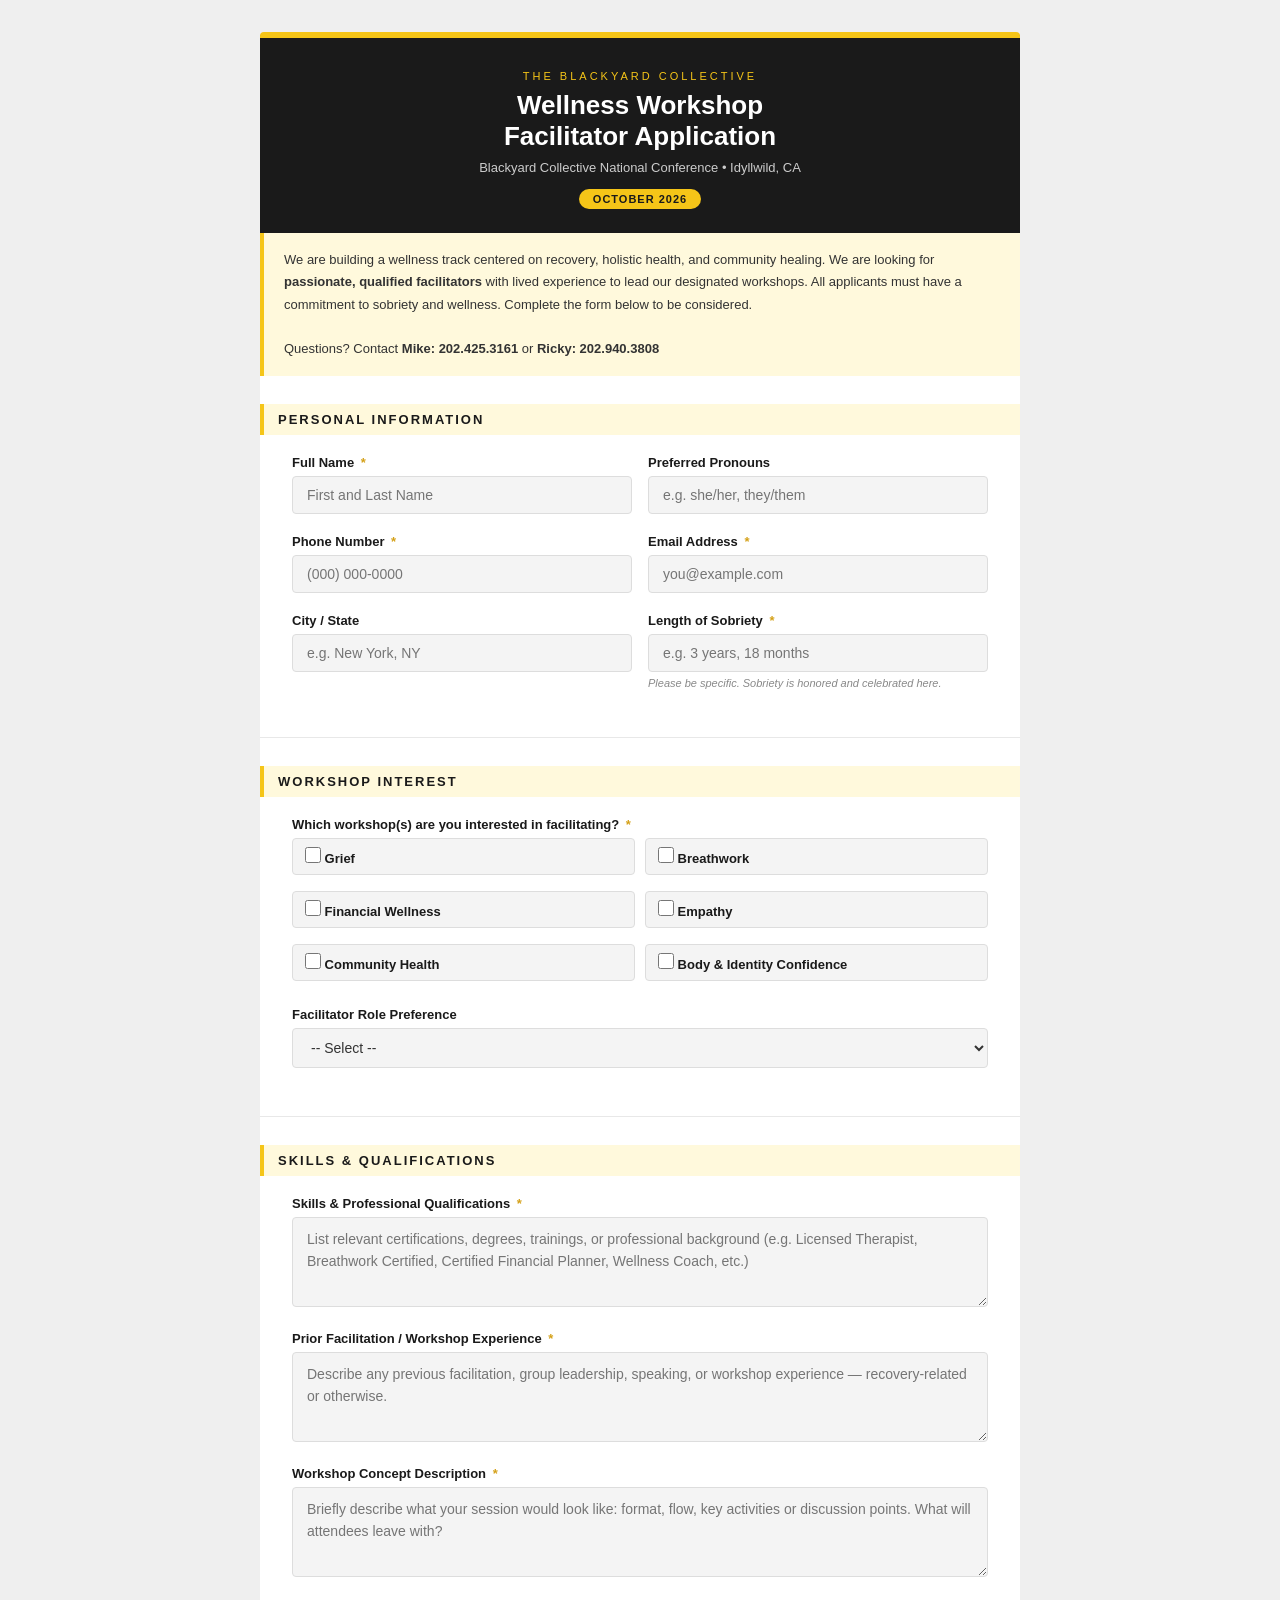
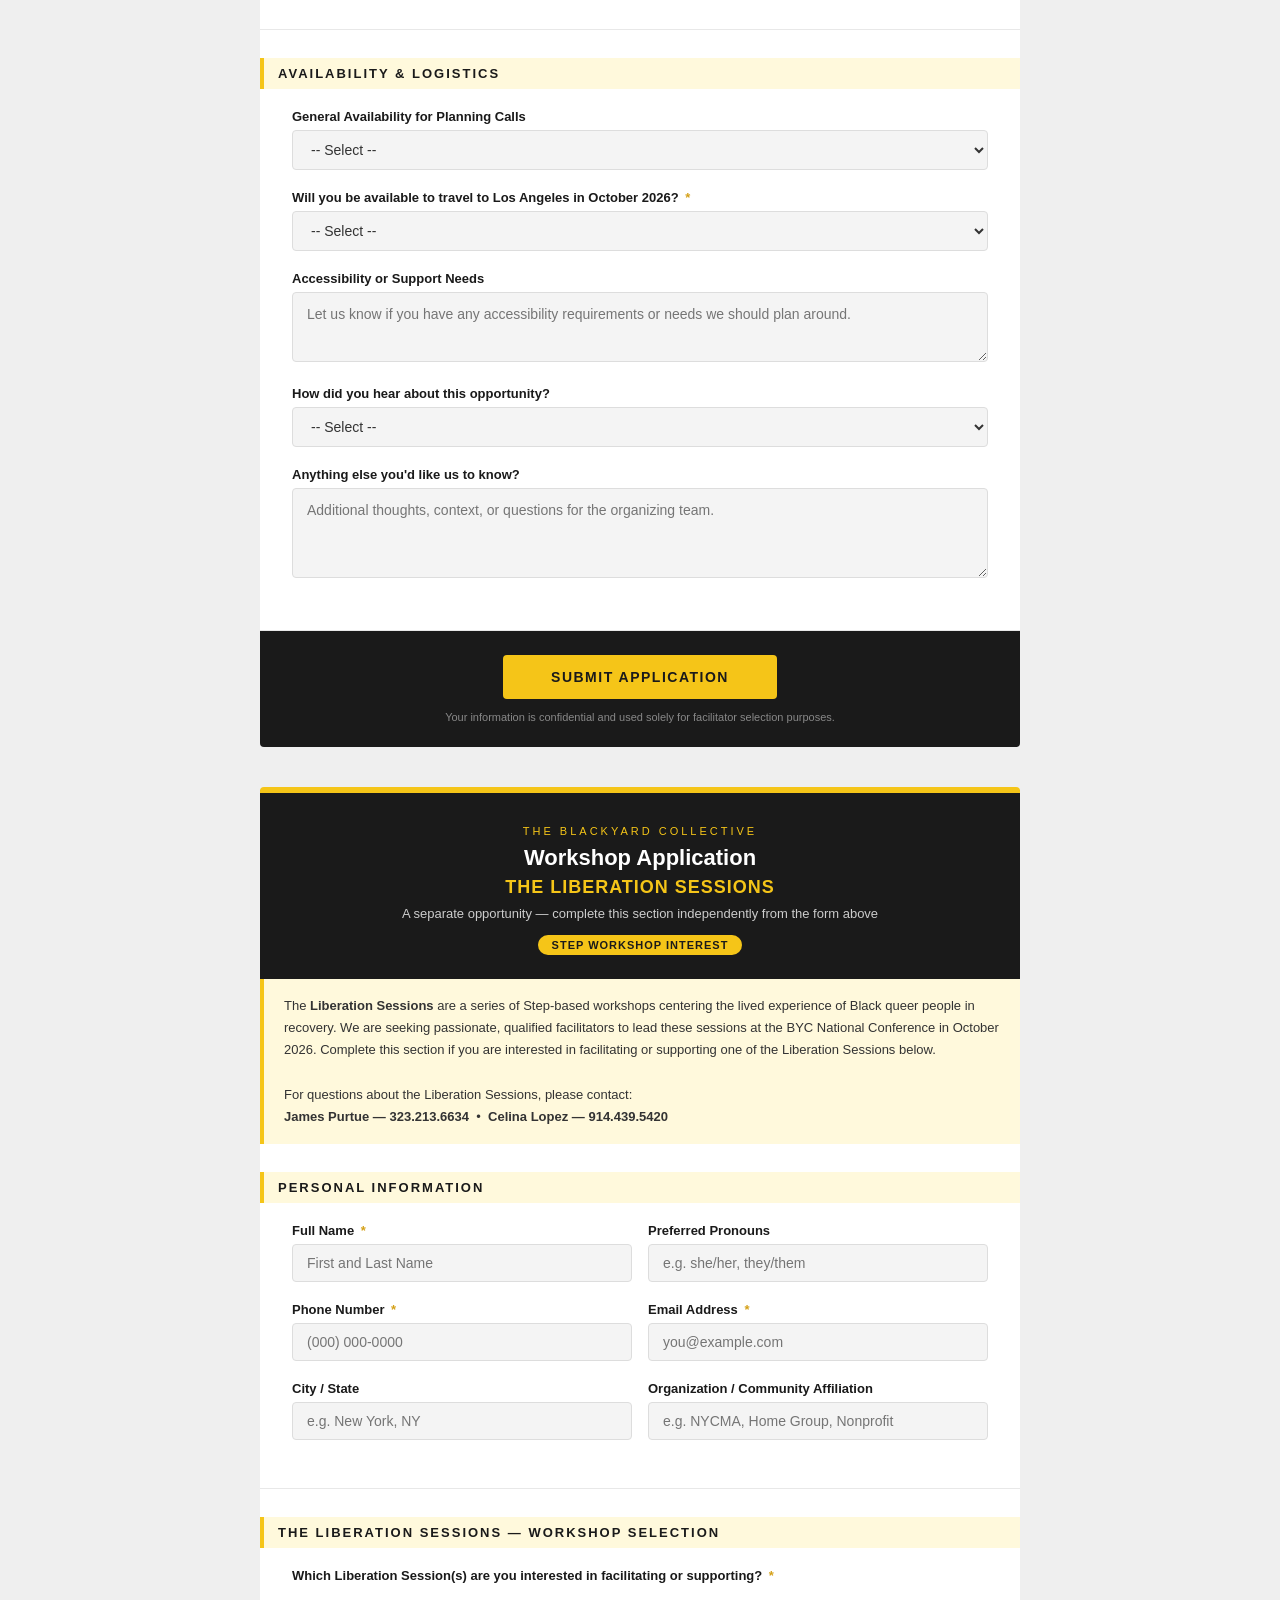
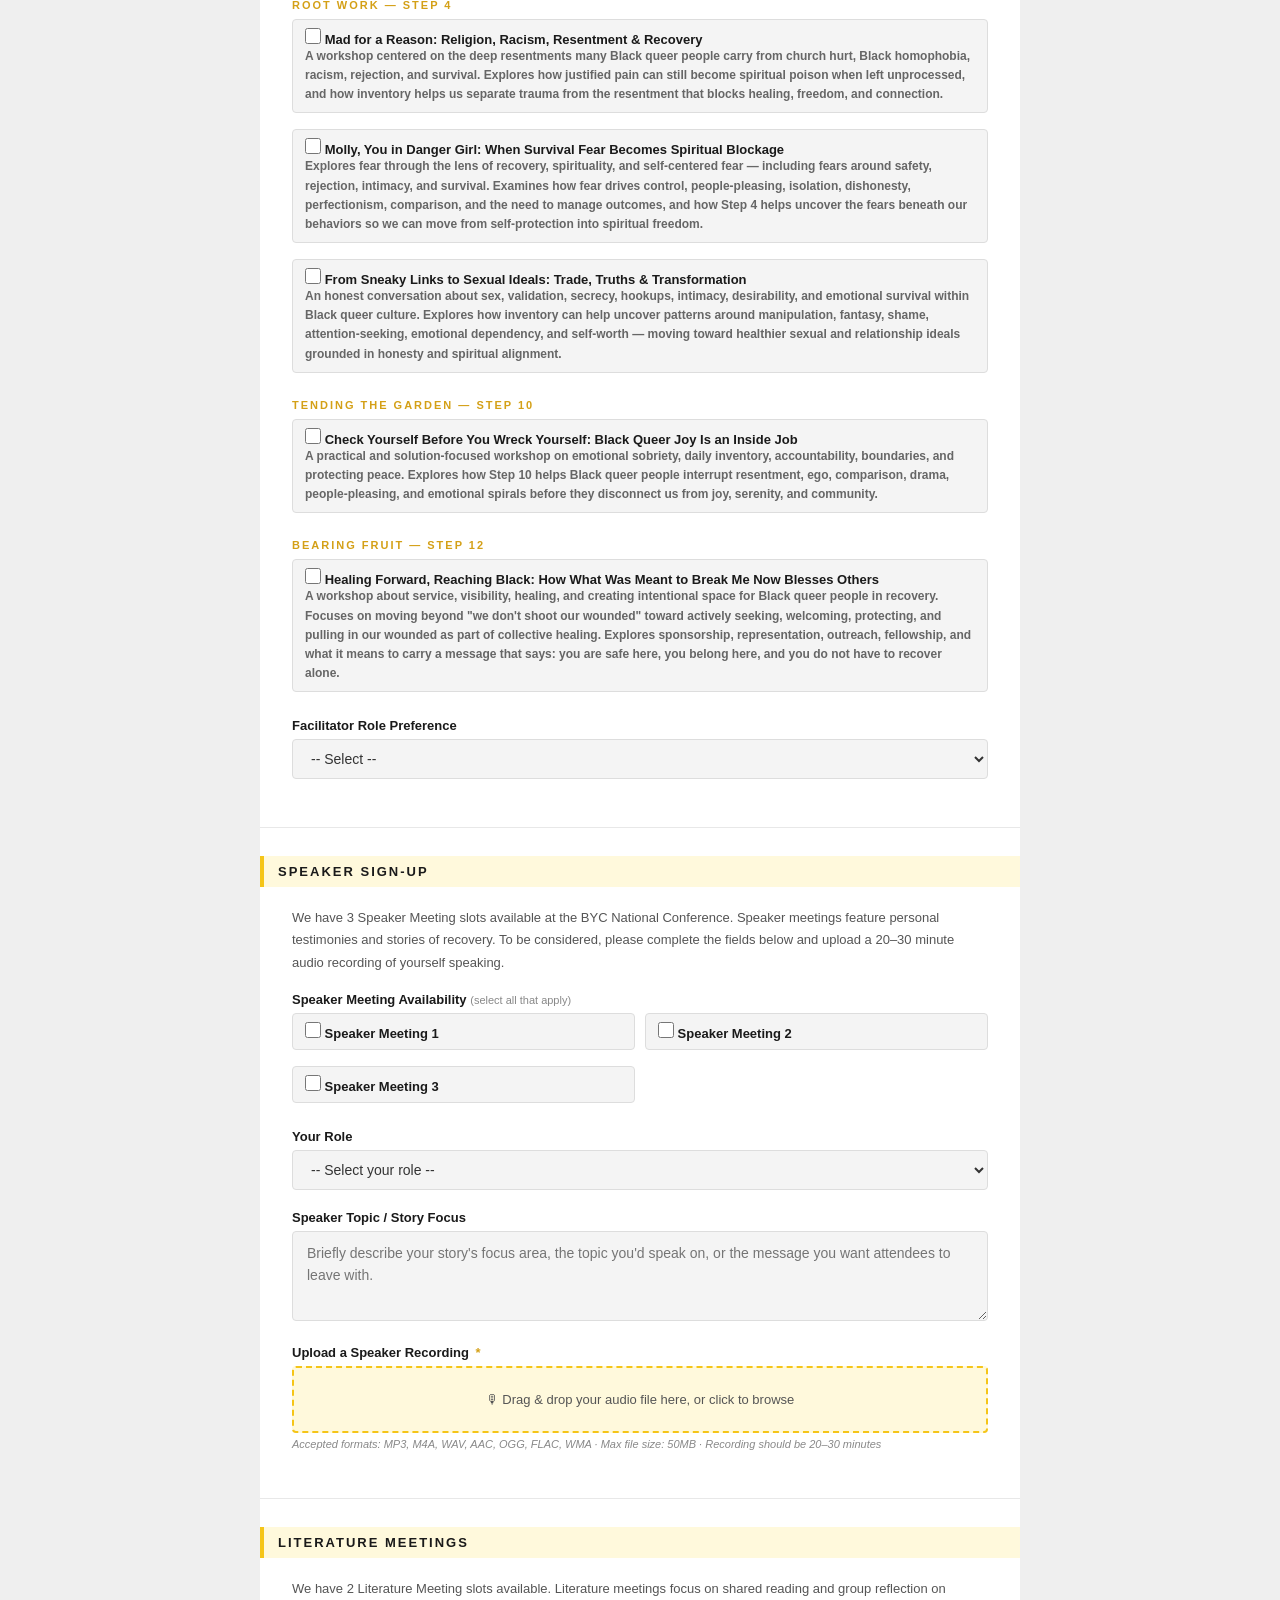
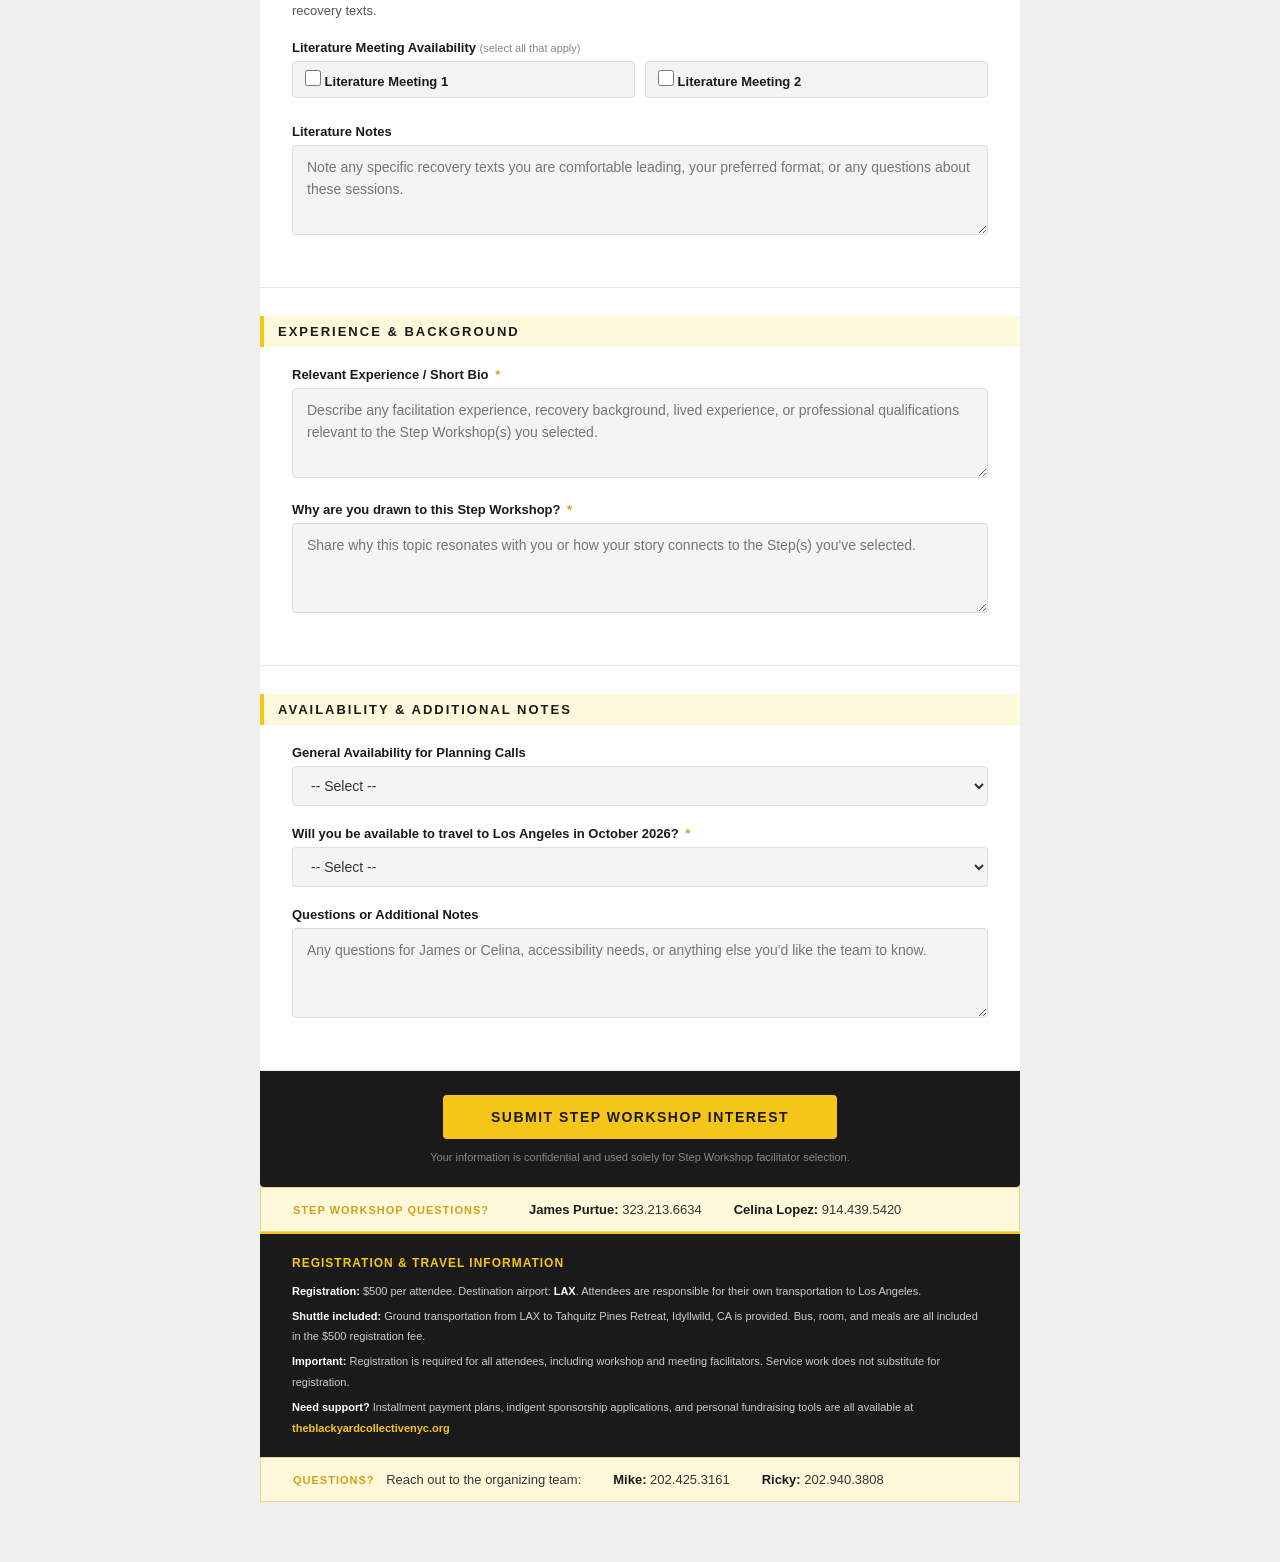
==== index.html @ 329076c2 "feat: rename step workshops to Liberation Sessions; update all session titles and descriptions" ====
﻿<!DOCTYPE html>
<html lang="en">
<head>
<meta charset="UTF-8">
<meta name="viewport" content="width=device-width, initial-scale=1.0">
<meta property="og:title" content="BYC Wellness &amp; Step Workshop Facilitator Applications">
<meta property="og:type" content="website">
<meta name="twitter:title" content="BYC Wellness &amp; Step Workshop Facilitator Applications">
<title>BYC Wellness &amp; Step Workshop Facilitator Applications</title>
<style>
  :root {
    --byc-black: #1A1A1A;
    --byc-yellow: #F5C518;
    --byc-light-yellow: #FFF9DC;
    --byc-gold: #D4A017;
    --byc-gray: #333333;
    --byc-light-gray: #F4F4F4;
    --white: #FFFFFF;
  }

  * { box-sizing: border-box; margin: 0; padding: 0; }

  body {
    font-family: 'Arial', sans-serif;
    background: #EFEFEF;
    color: var(--byc-gray);
    padding: 32px 16px 60px;
  }

  .page-wrapper {
    max-width: 760px;
    margin: 0 auto;
  }

  /* Header */
  .header {
    background: var(--byc-black);
    color: var(--white);
    text-align: center;
    padding: 32px 24px 24px;
    border-top: 6px solid var(--byc-yellow);
    border-radius: 4px 4px 0 0;
  }

  .header .org-name {
    font-size: 11px;
    letter-spacing: 3px;
    text-transform: uppercase;
    color: var(--byc-yellow);
    margin-bottom: 8px;
  }

  .header h1 {
    font-size: 26px;
    font-weight: 900;
    color: var(--white);
    line-height: 1.2;
    margin-bottom: 8px;
  }

  .header .subtitle {
    font-size: 13px;
    color: #CCCCCC;
    margin-top: 6px;
  }

  .header .event-badge {
    display: inline-block;
    background: var(--byc-yellow);
    color: var(--byc-black);
    font-size: 11px;
    font-weight: 700;
    letter-spacing: 1px;
    padding: 4px 14px;
    border-radius: 100px;
    margin-top: 14px;
    text-transform: uppercase;
  }

  /* Intro Banner */
  .intro-banner {
    background: var(--byc-light-yellow);
    border-left: 4px solid var(--byc-yellow);
    padding: 16px 20px;
    font-size: 13px;
    line-height: 1.7;
    color: var(--byc-gray);
  }

  /* Form card */
  .form-card {
    background: var(--white);
    padding: 28px 32px;
    border-bottom: 1px solid #E8E8E8;
  }

  .section-title {
    font-size: 13px;
    font-weight: 800;
    letter-spacing: 2px;
    text-transform: uppercase;
    color: var(--byc-black);
    background: var(--byc-light-yellow);
    border-left: 4px solid var(--byc-yellow);
    padding: 8px 14px;
    margin: 0 -32px 20px;
  }

  .field-group {
    margin-bottom: 20px;
  }

  .field-group label {
    display: block;
    font-size: 13px;
    font-weight: 700;
    color: var(--byc-black);
    margin-bottom: 6px;
  }

  .field-group label .required {
    color: var(--byc-gold);
    margin-left: 3px;
  }

  .field-group input[type="text"],
  .field-group input[type="email"],
  .field-group input[type="tel"],
  .field-group select,
  .field-group textarea {
    width: 100%;
    padding: 10px 14px;
    border: 1.5px solid #DDDDDD;
    border-radius: 4px;
    font-size: 14px;
    font-family: Arial, sans-serif;
    color: var(--byc-gray);
    background: var(--byc-light-gray);
    transition: border-color 0.2s;
    outline: none;
  }

  .field-group input:focus,
  .field-group select:focus,
  .field-group textarea:focus {
    border-color: var(--byc-yellow);
    background: #FFFFF8;
  }

  .field-group textarea {
    resize: vertical;
    min-height: 90px;
    line-height: 1.6;
  }

  .field-group select {
    cursor: pointer;
  }

  .field-row {
    display: grid;
    grid-template-columns: 1fr 1fr;
    gap: 16px;
  }

  /* Checkboxes */
  .checkbox-group {
    display: grid;
    grid-template-columns: 1fr 1fr;
    gap: 10px;
    margin-top: 6px;
  }

  .checkbox-item {
    display: flex;
    align-items: center;
    gap: 8px;
    font-size: 13px;
    color: var(--byc-gray);
    cursor: pointer;
    padding: 8px 12px;
    border: 1.5px solid #DDDDDD;
    border-radius: 4px;
    background: var(--byc-light-gray);
    transition: all 0.15s;
  }

  .checkbox-item:hover {
    border-color: var(--byc-yellow);
    background: var(--byc-light-yellow);
  }

  .checkbox-item input[type="checkbox"] {
    width: 16px;
    height: 16px;
    accent-color: var(--byc-black);
    flex-shrink: 0;
  }

  /* Sobriety field note */
  .field-note {
    font-size: 11px;
    color: #888;
    margin-top: 5px;
    font-style: italic;
  }

  /* Submit */
  .submit-section {
    background: var(--byc-black);
    padding: 24px 32px;
    text-align: center;
    border-radius: 0 0 4px 4px;
  }

  .submit-btn {
    background: var(--byc-yellow);
    color: var(--byc-black);
    font-size: 14px;
    font-weight: 900;
    letter-spacing: 1.5px;
    text-transform: uppercase;
    border: none;
    padding: 14px 48px;
    border-radius: 4px;
    cursor: pointer;
    transition: opacity 0.2s;
  }

  .submit-btn:hover { opacity: 0.85; }

  .submit-note {
    font-size: 11px;
    color: #888;
    margin-top: 12px;
  }

  /* Contacts footer */
  .contacts-bar {
    background: var(--byc-light-yellow);
    border: 1px solid #E8D88A;
    padding: 14px 32px;
    display: flex;
    align-items: center;
    gap: 32px;
    flex-wrap: wrap;
    font-size: 13px;
    margin-top: 0;
  }

  .contacts-bar strong {
    color: var(--byc-black);
  }

  .contacts-bar .label {
    font-size: 11px;
    text-transform: uppercase;
    letter-spacing: 1px;
    color: var(--byc-gold);
    font-weight: 700;
    margin-right: 8px;
  }

  /* Step Workshops section separator — adds top margin to visually split from the form above */
  .step-section-header { margin-top: 40px; }

  /* Speaker audio upload zone */
  .upload-zone {
    border: 2px dashed var(--byc-yellow);
    background: var(--byc-light-yellow);
    border-radius: 4px;
    padding: 24px;
    text-align: center;
    cursor: pointer;
    font-size: 13px;
    color: #555;
    transition: border-color 0.2s, background 0.2s;
    margin-top: 6px;
  }

  .upload-zone:hover {
    border-color: var(--byc-gold);
    background: #FFF3C0;
  }

  .upload-zone.drag-over {
    border-color: var(--byc-gold);
    background: #FFF3C0;
  }

  .upload-zone .upload-filename {
    font-weight: 700;
    color: var(--byc-black);
  }

  @media (max-width: 600px) {
    .field-row { grid-template-columns: 1fr; }
    .checkbox-group { grid-template-columns: 1fr; }
    .form-card { padding: 20px 18px; }
    .section-title { margin: 0 -18px 16px; }
  }
</style>
</head>
<body>
<div class="page-wrapper">

  <!-- Header -->
  <div class="header">
    <div class="org-name">The Blackyard Collective</div>
    <h1>Wellness Workshop<br>Facilitator Application</h1>
    <div class="subtitle">Blackyard Collective National Conference &bull; Idyllwild, CA</div>
    <div class="event-badge">October 2026</div>
  </div>

  <!-- Intro -->
  <div class="intro-banner">
    We are building a wellness track centered on recovery, holistic health, and community healing. 
    We are looking for <strong>passionate, qualified facilitators</strong> with lived experience to lead our designated workshops. 
    All applicants must have a commitment to sobriety and wellness. Complete the form below to be considered.
    <br><br>
    Questions? Contact <strong>Mike: 202.425.3161</strong> or <strong>Ricky: 202.940.3808</strong>
  </div>

    <!-- Success Message -->
  <div id="success-msg" style="display:none; background:#1A1A1A; color:#F5C518; text-align:center; padding:32px 24px; border-radius:4px; margin-bottom:16px; border-top:6px solid #F5C518;">
    <div style="font-size:28px; margin-bottom:10px;">&#10003;</div>
    <div style="font-size:18px; font-weight:900; margin-bottom:6px;">Application Submitted!</div>
    <div style="font-size:13px; color:#ccc;">Thank you for your interest. The BYC team will be in touch soon.<br>Questions? Contact Mike: 202.425.3161 or Ricky: 202.940.3808</div>
  </div>

  <form id="byc-form" action="https://formspree.io/f/mvzvayzn" method="POST">
    <input type="hidden" name="_subject" value="BYC Wellness &amp; Step Workshop Facilitator Application – New Submission">

    <!-- PERSONAL INFORMATION -->
    <div class="form-card">
      <div class="section-title">Personal Information</div>

      <div class="field-row">
        <div class="field-group">
          <label>Full Name <span class="required">*</span></label>
          <input type="text" name="Full Name" placeholder="First and Last Name" required>
        </div>
        <div class="field-group">
          <label>Preferred Pronouns</label>
          <input type="text" name="Preferred Pronouns" placeholder="e.g. she/her, they/them">
        </div>
      </div>

      <div class="field-row">
        <div class="field-group">
          <label>Phone Number <span class="required">*</span></label>
          <input type="tel" name="Phone Number" placeholder="(000) 000-0000" required>
        </div>
        <div class="field-group">
          <label>Email Address <span class="required">*</span></label>
          <input type="email" name="_replyto" placeholder="you@example.com" required>
        </div>
      </div>

      <div class="field-row">
        <div class="field-group">
          <label>City / State</label>
          <input type="text" name="City / State" placeholder="e.g. New York, NY">
        </div>
        <div class="field-group">
          <label>Length of Sobriety <span class="required">*</span></label>
          <input type="text" name="Length of Sobriety" placeholder="e.g. 3 years, 18 months" required>
          <div class="field-note">Please be specific. Sobriety is honored and celebrated here.</div>
        </div>
      </div>
    </div>

    <!-- WORKSHOP INTEREST -->
    <div class="form-card">
      <div class="section-title">Workshop Interest</div>

      <div class="field-group">
        <label>Which workshop(s) are you interested in facilitating? <span class="required">*</span></label>
        <div class="checkbox-group">
          <label class="checkbox-item">
            <input type="checkbox"> Grief
          </label>
          <label class="checkbox-item">
            <input type="checkbox"> Breathwork
          </label>
          <label class="checkbox-item">
            <input type="checkbox"> Financial Wellness
          </label>
          <label class="checkbox-item">
            <input type="checkbox"> Empathy
          </label>
          <label class="checkbox-item">
            <input type="checkbox"> Community Health
          </label>
          <label class="checkbox-item">
            <input type="checkbox"> Body &amp; Identity Confidence
          </label>
        </div>
      </div>

      <div class="field-group">
        <label>Facilitator Role Preference</label>
        <select>
          <option value="">-- Select --</option>
          <option>Lead Facilitator</option>
          <option>Co-Facilitator</option>
          <option>Open to Either</option>
        </select>
      </div>
    </div>

    <!-- QUALIFICATIONS -->
    <div class="form-card">
      <div class="section-title">Skills &amp; Qualifications</div>

      <div class="field-group">
        <label>Skills &amp; Professional Qualifications <span class="required">*</span></label>
        <textarea name="Skills & Qualifications" placeholder="List relevant certifications, degrees, trainings, or professional background (e.g. Licensed Therapist, Breathwork Certified, Certified Financial Planner, Wellness Coach, etc.)"></textarea>
      </div>

      <div class="field-group">
        <label>Prior Facilitation / Workshop Experience <span class="required">*</span></label>
        <textarea name="Prior Experience" placeholder="Describe any previous facilitation, group leadership, speaking, or workshop experience — recovery-related or otherwise."></textarea>
      </div>

      <div class="field-group">
        <label>Workshop Concept Description <span class="required">*</span></label>
        <textarea name="Workshop Concept" placeholder="Briefly describe what your session would look like: format, flow, key activities or discussion points. What will attendees leave with?"></textarea>
      </div>
    </div>

    <!-- AVAILABILITY -->
    <div class="form-card">
      <div class="section-title">Availability &amp; Logistics</div>

      <div class="field-group">
        <label>General Availability for Planning Calls</label>
        <select name="Planning Call Availability">
          <option value="">-- Select --</option>
          <option>Weekday mornings</option>
          <option>Weekday afternoons</option>
          <option>Weekday evenings</option>
          <option>Weekends</option>
          <option>Flexible / Multiple options</option>
        </select>
      </div>

      <div class="field-group">
        <label>Will you be available to travel to Los Angeles in October 2026? <span class="required">*</span></label>
        <select name="LA Travel Availability" required>
          <option value="">-- Select --</option>
          <option>Yes – confirmed</option>
          <option>Yes – pending confirmation</option>
          <option>Need support (travel assistance)</option>
          <option>Unsure at this time</option>
        </select>
      </div>

      <div class="field-group">
        <label>Accessibility or Support Needs</label>
        <textarea name="Accessibility Needs" placeholder="Let us know if you have any accessibility requirements or needs we should plan around." style="min-height:70px"></textarea>
      </div>

      <div class="field-group">
        <label>How did you hear about this opportunity?</label>
        <select name="How Did You Hear">
          <option value="">-- Select --</option>
          <option>NYCMA Network</option>
          <option>Ike &amp; Tina Group</option>
          <option>BYC Social Media</option>
          <option>Direct Outreach (Mike or Ricky)</option>
          <option>Friend / Colleague</option>
          <option>Other Recovery Community</option>
          <option>Other</option>
        </select>
      </div>

      <div class="field-group">
        <label>Anything else you'd like us to know?</label>
        <textarea name="Additional Notes" placeholder="Additional thoughts, context, or questions for the organizing team."></textarea>
      </div>
    </div>

    <!-- Submit -->
    <div class="submit-section">
      <button type="submit" class="submit-btn" id="submit-btn">Submit Application</button>
      <div class="submit-note">Your information is confidential and used solely for facilitator selection purposes.</div>
      <div id="error-msg" style="display:none; color:#ffcccc; margin-top:10px; font-size:13px;">Something went wrong. Please try again or contact Mike: 202.425.3161</div>
    </div>

  </form>

  <script>
    const form = document.getElementById('byc-form');
    const btn = document.getElementById('submit-btn');
    const successMsg = document.getElementById('success-msg');
    const errorMsg = document.getElementById('error-msg');

    form.addEventListener('submit', async function(e) {
      e.preventDefault();
      btn.textContent = 'Sending...';
      btn.disabled = true;
      errorMsg.style.display = 'none';

      const data = new FormData(form);

      try {
        const res = await fetch(form.action, {
          method: 'POST',
          body: data,
          headers: { 'Accept': 'application/json' }
        });

        if (res.ok) {
          form.style.display = 'none';
          successMsg.style.display = 'block';
          window.scrollTo({ top: 0, behavior: 'smooth' });
        } else {
          throw new Error('Server error');
        }
      } catch(err) {
        btn.textContent = 'Submit Application';
        btn.disabled = false;
        errorMsg.style.display = 'block';
      }
    });
  </script>

  <!-- ═══════════════════════════════════════════════════════════════
       STEP WORKSHOPS FACILITATOR SIGN-UP — INDEPENDENT FORM
       ───────────────────────────────────────────────────────────────
       This section is a SEPARATE form from the BYC Wellness Workshop
       application above (id="byc-form"). It submits independently to
       a different Formspree endpoint connected to Purtuejames@gmail.com.

       ACTION: https://formspree.io/f/xdabbjjn
       Connected to: Purtuejames@gmail.com

       Questions about this section:
         James Purtue — 323.213.6634
         Celina Lopez — 914.439.5420
       ═══════════════════════════════════════════════════════════════ -->

  <!-- Step Workshops Section Header -->
  <div class="header step-section-header">
    <div class="org-name">The Blackyard Collective</div>
    <h2 style="font-size:22px;font-weight:900;color:#ffffff;line-height:1.2;margin-bottom:6px;">Workshop Application</h2>
    <div style="font-size:18px;font-weight:900;color:#F5C518;letter-spacing:1px;margin-bottom:8px;text-transform:uppercase;">The Liberation Sessions</div>
    <div class="subtitle">A separate opportunity — complete this section independently from the form above</div>
    <div class="event-badge">Step Workshop Interest</div>
  </div>

  <!-- Step Workshops Intro Banner -->
  <div class="intro-banner">
    The <strong>Liberation Sessions</strong> are a series of Step-based workshops centering the lived experience of Black queer people in recovery. We are seeking passionate, qualified facilitators to lead these sessions at the BYC National Conference in October 2026. Complete this section if you are interested in facilitating or supporting one of the Liberation Sessions below.
    <br><br>
    For questions about the Liberation Sessions, please contact:<br>
    <strong>James Purtue — 323.213.6634</strong> &nbsp;&bull;&nbsp; <strong>Celina Lopez — 914.439.5420</strong>
  </div>

  <!-- Step Workshop Success Message (shown after submission, hidden by default) -->
  <div id="step-success-msg" style="display:none; background:#1A1A1A; color:#F5C518; text-align:center; padding:32px 24px; border-radius:4px; margin-bottom:16px; border-top:6px solid #F5C518;">
    <div style="font-size:28px; margin-bottom:10px;">&#10003;</div>
    <div style="font-size:18px; font-weight:900; margin-bottom:6px;">Step Workshop Interest Submitted!</div>
    <div style="font-size:13px; color:#cccccc;">Thank you for your interest. James or Celina will be in touch soon.<br>Questions? James Purtue: 323.213.6634 &nbsp;&bull;&nbsp; Celina Lopez: 914.439.5420</div>
  </div>

  <!-- STEP WORKSHOPS FORM
       ─────────────────────────────────────────────────────────────────
       IMPORTANT: Update the action URL below with the Formspree form ID
       created for Purtuejames@gmail.com before going live.
       ─────────────────────────────────────────────────────────────────
  -->
  <form id="step-workshop-form" action="https://formspree.io/f/xdabbjjn" method="POST">
    <!-- Formspree hidden metadata -->
    <input type="hidden" name="_subject" value="BYC Step Workshop Facilitator Interest – New Submission">

    <!-- PERSONAL INFORMATION -->
    <div class="form-card">
      <div class="section-title">Personal Information</div>

      <div class="field-row">
        <div class="field-group">
          <label>Full Name <span class="required">*</span></label>
          <input type="text" name="Full Name" placeholder="First and Last Name" required>
        </div>
        <div class="field-group">
          <label>Preferred Pronouns</label>
          <input type="text" name="Preferred Pronouns" placeholder="e.g. she/her, they/them">
        </div>
      </div>

      <div class="field-row">
        <div class="field-group">
          <label>Phone Number <span class="required">*</span></label>
          <input type="tel" name="Phone Number" placeholder="(000) 000-0000" required>
        </div>
        <div class="field-group">
          <label>Email Address <span class="required">*</span></label>
          <input type="email" name="_replyto" placeholder="you@example.com" required>
        </div>
      </div>

      <div class="field-row">
        <div class="field-group">
          <label>City / State</label>
          <input type="text" name="City / State" placeholder="e.g. New York, NY">
        </div>
        <div class="field-group">
          <label>Organization / Community Affiliation</label>
          <input type="text" name="Organization / Affiliation" placeholder="e.g. NYCMA, Home Group, Nonprofit">
        </div>
      </div>
    </div>

    <!-- STEP WORKSHOP SELECTION -->
    <div class="form-card">
      <div class="section-title">The Liberation Sessions — Workshop Selection</div>

      <div class="field-group">
        <label>Which Liberation Session(s) are you interested in facilitating or supporting? <span class="required">*</span></label>

        <!-- ROOT WORK group header -->
        <p style="font-size:11px;font-weight:800;letter-spacing:2px;text-transform:uppercase;color:#D4A017;margin:16px 0 8px;">Root Work — Step 4</p>

        <div class="checkbox-group" style="grid-template-columns:1fr;">

          <label class="checkbox-item">
            <input type="checkbox" name="Workshop: Step 4 Resentment" value="Yes">
            <span>
              <strong>Mad for a Reason: Religion, Racism, Resentment &amp; Recovery</strong>
              <br><span style="font-size:12px;color:#666;line-height:1.6;">A workshop centered on the deep resentments many Black queer people carry from church hurt, Black homophobia, racism, rejection, and survival. Explores how justified pain can still become spiritual poison when left unprocessed, and how inventory helps us separate trauma from the resentment that blocks healing, freedom, and connection.</span>
            </span>
          </label>

          <label class="checkbox-item">
            <input type="checkbox" name="Workshop: Step 4 Fear" value="Yes">
            <span>
              <strong>Molly, You in Danger Girl: When Survival Fear Becomes Spiritual Blockage</strong>
              <br><span style="font-size:12px;color:#666;line-height:1.6;">Explores fear through the lens of recovery, spirituality, and self-centered fear — including fears around safety, rejection, intimacy, and survival. Examines how fear drives control, people-pleasing, isolation, dishonesty, perfectionism, comparison, and the need to manage outcomes, and how Step 4 helps uncover the fears beneath our behaviors so we can move from self-protection into spiritual freedom.</span>
            </span>
          </label>

          <label class="checkbox-item">
            <input type="checkbox" name="Workshop: Step 4 Sex" value="Yes">
            <span>
              <strong>From Sneaky Links to Sexual Ideals: Trade, Truths &amp; Transformation</strong>
              <br><span style="font-size:12px;color:#666;line-height:1.6;">An honest conversation about sex, validation, secrecy, hookups, intimacy, desirability, and emotional survival within Black queer culture. Explores how inventory can help uncover patterns around manipulation, fantasy, shame, attention-seeking, emotional dependency, and self-worth — moving toward healthier sexual and relationship ideals grounded in honesty and spiritual alignment.</span>
            </span>
          </label>

        </div>

        <!-- TENDING THE GARDEN group header -->
        <p style="font-size:11px;font-weight:800;letter-spacing:2px;text-transform:uppercase;color:#D4A017;margin:20px 0 8px;">Tending the Garden — Step 10</p>

        <div class="checkbox-group" style="grid-template-columns:1fr;">

          <label class="checkbox-item">
            <input type="checkbox" name="Workshop: Step 10" value="Yes">
            <span>
              <strong>Check Yourself Before You Wreck Yourself: Black Queer Joy Is an Inside Job</strong>
              <br><span style="font-size:12px;color:#666;line-height:1.6;">A practical and solution-focused workshop on emotional sobriety, daily inventory, accountability, boundaries, and protecting peace. Explores how Step 10 helps Black queer people interrupt resentment, ego, comparison, drama, people-pleasing, and emotional spirals before they disconnect us from joy, serenity, and community.</span>
            </span>
          </label>

        </div>

        <!-- BEARING FRUIT group header -->
        <p style="font-size:11px;font-weight:800;letter-spacing:2px;text-transform:uppercase;color:#D4A017;margin:20px 0 8px;">Bearing Fruit — Step 12</p>

        <div class="checkbox-group" style="grid-template-columns:1fr;">

          <label class="checkbox-item">
            <input type="checkbox" name="Workshop: Step 12" value="Yes">
            <span>
              <strong>Healing Forward, Reaching Black: How What Was Meant to Break Me Now Blesses Others</strong>
              <br><span style="font-size:12px;color:#666;line-height:1.6;">A workshop about service, visibility, healing, and creating intentional space for Black queer people in recovery. Focuses on moving beyond "we don't shoot our wounded" toward actively seeking, welcoming, protecting, and pulling in our wounded as part of collective healing. Explores sponsorship, representation, outreach, fellowship, and what it means to carry a message that says: you are safe here, you belong here, and you do not have to recover alone.</span>
            </span>
          </label>

        </div>
      </div>

      <div class="field-group">
        <label>Facilitator Role Preference</label>
        <select name="Facilitator Role">
          <option value="">-- Select --</option>
          <option>Lead Facilitator</option>
          <option>Co-Facilitator</option>
          <option>Support Role</option>
          <option>Open to Either</option>
        </select>
      </div>
    </div>

    <!-- SPEAKER SIGN-UP -->
    <div class="form-card">
      <div class="section-title">Speaker Sign-Up</div>

      <p style="font-size:13px;color:#555;line-height:1.7;margin-bottom:18px;">
        We have 3 Speaker Meeting slots available at the BYC National Conference. Speaker meetings feature personal testimonies and stories of recovery. To be considered, please complete the fields below and upload a 20–30 minute audio recording of yourself speaking.
      </p>

      <div class="field-group">
        <label>Speaker Meeting Availability <span style="font-weight:400;font-size:11px;color:#888;">(select all that apply)</span></label>
        <div class="checkbox-group">
          <label class="checkbox-item">
            <input type="checkbox" name="Speaker Meeting 1" value="Yes"> Speaker Meeting 1
          </label>
          <label class="checkbox-item">
            <input type="checkbox" name="Speaker Meeting 2" value="Yes"> Speaker Meeting 2
          </label>
          <label class="checkbox-item">
            <input type="checkbox" name="Speaker Meeting 3" value="Yes"> Speaker Meeting 3
          </label>
        </div>
      </div>

      <div class="field-group">
        <label>Your Role</label>
        <select name="Speaker Role">
          <option value="">-- Select your role --</option>
          <option>Featured Speaker (share my story)</option>
          <option>Chair / Host the meeting</option>
          <option>Open to any role</option>
        </select>
      </div>

      <div class="field-group">
        <label>Speaker Topic / Story Focus</label>
        <textarea name="Speaker Topic" placeholder="Briefly describe your story's focus area, the topic you'd speak on, or the message you want attendees to leave with."></textarea>
      </div>

      <div class="field-group">
        <label>Upload a Speaker Recording <span class="required">*</span></label>
        <div class="upload-zone" id="speaker-upload-zone">
          🎙 Drag &amp; drop your audio file here, or click to browse
        </div>
        <input type="file" id="speaker-audio-input" name="Speaker Audio" accept=".mp3,.m4a,.m4b,.aac,.wav,.ogg,.oga,.flac,.wma" required style="display:none">
        <div class="field-note">Accepted formats: MP3, M4A, WAV, AAC, OGG, FLAC, WMA &middot; Max file size: 50MB &middot; Recording should be 20–30 minutes</div>
        <div id="speaker-upload-error-note" style="display:none; margin-top:8px; font-size:12px; color:#b05000; background:#FFF3C0; border-left:3px solid #D4A017; padding:8px 12px; border-radius:3px; line-height:1.6;">
          <strong>Note:</strong> If file upload fails, please email your recording directly to
          <strong>Purtuejames@gmail.com</strong> with subject line
          &ldquo;BYC Speaker Recording &mdash; [Your Name]&rdquo;
        </div>
      </div>
    </div>

    <!-- LITERATURE MEETINGS -->
    <div class="form-card">
      <div class="section-title">Literature Meetings</div>

      <p style="font-size:13px;color:#555;line-height:1.7;margin-bottom:18px;">
        We have 2 Literature Meeting slots available. Literature meetings focus on shared reading and group reflection on recovery texts.
      </p>

      <div class="field-group">
        <label>Literature Meeting Availability <span style="font-weight:400;font-size:11px;color:#888;">(select all that apply)</span></label>
        <div class="checkbox-group">
          <label class="checkbox-item">
            <input type="checkbox" name="Literature Meeting 1" value="Yes"> Literature Meeting 1
          </label>
          <label class="checkbox-item">
            <input type="checkbox" name="Literature Meeting 2" value="Yes"> Literature Meeting 2
          </label>
        </div>
      </div>

      <div class="field-group">
        <label>Literature Notes</label>
        <textarea name="Literature Notes" placeholder="Note any specific recovery texts you are comfortable leading, your preferred format, or any questions about these sessions."></textarea>
      </div>
    </div>

    <!-- EXPERIENCE & BACKGROUND -->
    <div class="form-card">
      <div class="section-title">Experience &amp; Background</div>

      <div class="field-group">
        <label>Relevant Experience / Short Bio <span class="required">*</span></label>
        <textarea name="Relevant Experience" placeholder="Describe any facilitation experience, recovery background, lived experience, or professional qualifications relevant to the Step Workshop(s) you selected." required></textarea>
      </div>

      <div class="field-group">
        <label>Why are you drawn to this Step Workshop? <span class="required">*</span></label>
        <textarea name="Workshop Connection" placeholder="Share why this topic resonates with you or how your story connects to the Step(s) you've selected." required></textarea>
      </div>
    </div>

    <!-- AVAILABILITY -->
    <div class="form-card">
      <div class="section-title">Availability &amp; Additional Notes</div>

      <div class="field-group">
        <label>General Availability for Planning Calls</label>
        <select name="Planning Call Availability">
          <option value="">-- Select --</option>
          <option>Weekday mornings</option>
          <option>Weekday afternoons</option>
          <option>Weekday evenings</option>
          <option>Weekends</option>
          <option>Flexible / Multiple options</option>
        </select>
      </div>

      <div class="field-group">
        <label>Will you be available to travel to Los Angeles in October 2026? <span class="required">*</span></label>
        <select name="LA Travel Availability" required>
          <option value="">-- Select --</option>
          <option>Yes – confirmed</option>
          <option>Yes – pending confirmation</option>
          <option>Need support (travel assistance)</option>
          <option>Unsure at this time</option>
        </select>
      </div>

      <div class="field-group">
        <label>Questions or Additional Notes</label>
        <textarea name="Additional Notes" placeholder="Any questions for James or Celina, accessibility needs, or anything else you'd like the team to know."></textarea>
      </div>
    </div>

    <!-- Step Workshop Submit -->
    <div class="submit-section">
      <button type="submit" class="submit-btn" id="step-submit-btn">Submit Step Workshop Interest</button>
      <div class="submit-note">Your information is confidential and used solely for Step Workshop facilitator selection.</div>
      <div id="step-error-msg" style="display:none; color:#ffcccc; margin-top:10px; font-size:13px;">Something went wrong. Please try again or contact James: 323.213.6634</div>
    </div>

  </form>

  <!-- Step Workshop Contacts Bar -->
  <div class="contacts-bar">
    <div><span class="label">Step Workshop Questions?</span></div>
    <div><strong>James Purtue:</strong> 323.213.6634</div>
    <div><strong>Celina Lopez:</strong> 914.439.5420</div>
  </div>

  <script>
    // ── Speaker audio upload zone ──────────────────────────────────────────────
    (function () {
      const zone  = document.getElementById('speaker-upload-zone');
      const input = document.getElementById('speaker-audio-input');
      if (!zone || !input) return;

      function showFile(file) {
        zone.innerHTML = '<span class="upload-filename">&#10003; ' + file.name + '</span>';
      }

      // Click to browse
      zone.addEventListener('click', function () { input.click(); });
      input.addEventListener('change', function () {
        if (input.files && input.files[0]) showFile(input.files[0]);
      });

      // Drag & drop
      zone.addEventListener('dragover', function (e) {
        e.preventDefault();
        zone.classList.add('drag-over');
      });
      zone.addEventListener('dragleave', function () {
        zone.classList.remove('drag-over');
      });
      zone.addEventListener('drop', function (e) {
        e.preventDefault();
        zone.classList.remove('drag-over');
        const file = e.dataTransfer.files[0];
        if (file) {
          // Transfer the file to the hidden input via DataTransfer
          const dt = new DataTransfer();
          dt.items.add(file);
          input.files = dt.files;
          showFile(file);
        }
      });
    })();

    // ── Step Workshops form — independent submission to Formspree (Purtuejames@gmail.com)
    // ACTION: Formspree endpoint → https://formspree.io/f/xdabbjjn (Purtuejames@gmail.com)
    const stepForm = document.getElementById('step-workshop-form');
    const stepBtn  = document.getElementById('step-submit-btn');
    const stepSuccessMsg = document.getElementById('step-success-msg');
    const stepErrorMsg   = document.getElementById('step-error-msg');

    stepForm.addEventListener('submit', async function(e) {
      e.preventDefault();
      stepBtn.textContent = 'Sending...';
      stepBtn.disabled = true;
      stepErrorMsg.style.display = 'none';
      document.getElementById('speaker-upload-error-note').style.display = 'none';

      // Collect all form fields as multipart/form-data so binary file data is encoded correctly.
      const data = new FormData(stepForm);

      // Explicitly set the audio file so it is present even if the browser's FormData
      // constructor skipped a programmatically-assigned file (e.g. via DataTransfer).
      const audioInput = document.getElementById('speaker-audio-input');
      if (audioInput && audioInput.files[0]) {
        data.set('Speaker Audio', audioInput.files[0]);
      }

      try {
        const res = await fetch(stepForm.action, {
          method: 'POST',
          body: data,
          // No Content-Type header — the browser sets it automatically as
          // multipart/form-data with the correct boundary string.
          headers: { 'Accept': 'application/json' }
        });

        if (res.ok) {
          stepForm.style.display = 'none';
          stepSuccessMsg.style.display = 'block';
          stepSuccessMsg.scrollIntoView({ behavior: 'smooth', block: 'start' });
        } else {
          throw new Error('Server error');
        }
      } catch(err) {
        stepBtn.textContent = 'Submit Step Workshop Interest';
        stepBtn.disabled = false;
        stepErrorMsg.style.display = 'block';
        // Formspree free tier does not support file attachments — surface the
        // email fallback whenever a submission with an audio file fails.
        if (audioInput && audioInput.files && audioInput.files[0]) {
          document.getElementById('speaker-upload-error-note').style.display = 'block';
        }
      }
    });
  </script>

  <!-- Registration Footnote -->
  <div style="background:#1A1A1A;padding:18px 32px;font-size:11px;color:#999999;line-height:1.9;border-top:2px solid #F5C518;">
    <p style="margin:0 0 6px;font-size:12px;font-weight:700;color:#F5C518;letter-spacing:1px;text-transform:uppercase;">Registration &amp; Travel Information</p>
    <p style="margin:0 0 4px;color:#cccccc;"><strong style="color:#ffffff;">Registration:</strong> $500 per attendee. Destination airport: <strong style="color:#ffffff;">LAX</strong>. Attendees are responsible for their own transportation to Los Angeles.</p>
    <p style="margin:0 0 4px;color:#cccccc;"><strong style="color:#ffffff;">Shuttle included:</strong> Ground transportation from LAX to Tahquitz Pines Retreat, Idyllwild, CA is provided. Bus, room, and meals are all included in the $500 registration fee.</p>
    <p style="margin:0 0 4px;color:#cccccc;"><strong style="color:#ffffff;">Important:</strong> Registration is required for all attendees, including workshop and meeting facilitators. Service work does not substitute for registration.</p>
    <p style="margin:0;color:#cccccc;"><strong style="color:#ffffff;">Need support?</strong> Installment payment plans, indigent sponsorship applications, and personal fundraising tools are all available at <strong style="color:#F5C518;">theblackyardcollectivenyc.org</strong></p>
  </div>

  <!-- Contacts Footer -->
  <div class="contacts-bar">
    <div><span class="label">Questions?</span> Reach out to the organizing team:</div>
    <div><strong>Mike:</strong> 202.425.3161</div>
    <div><strong>Ricky:</strong> 202.940.3808</div>
  </div>

</div>
</body>
</html>
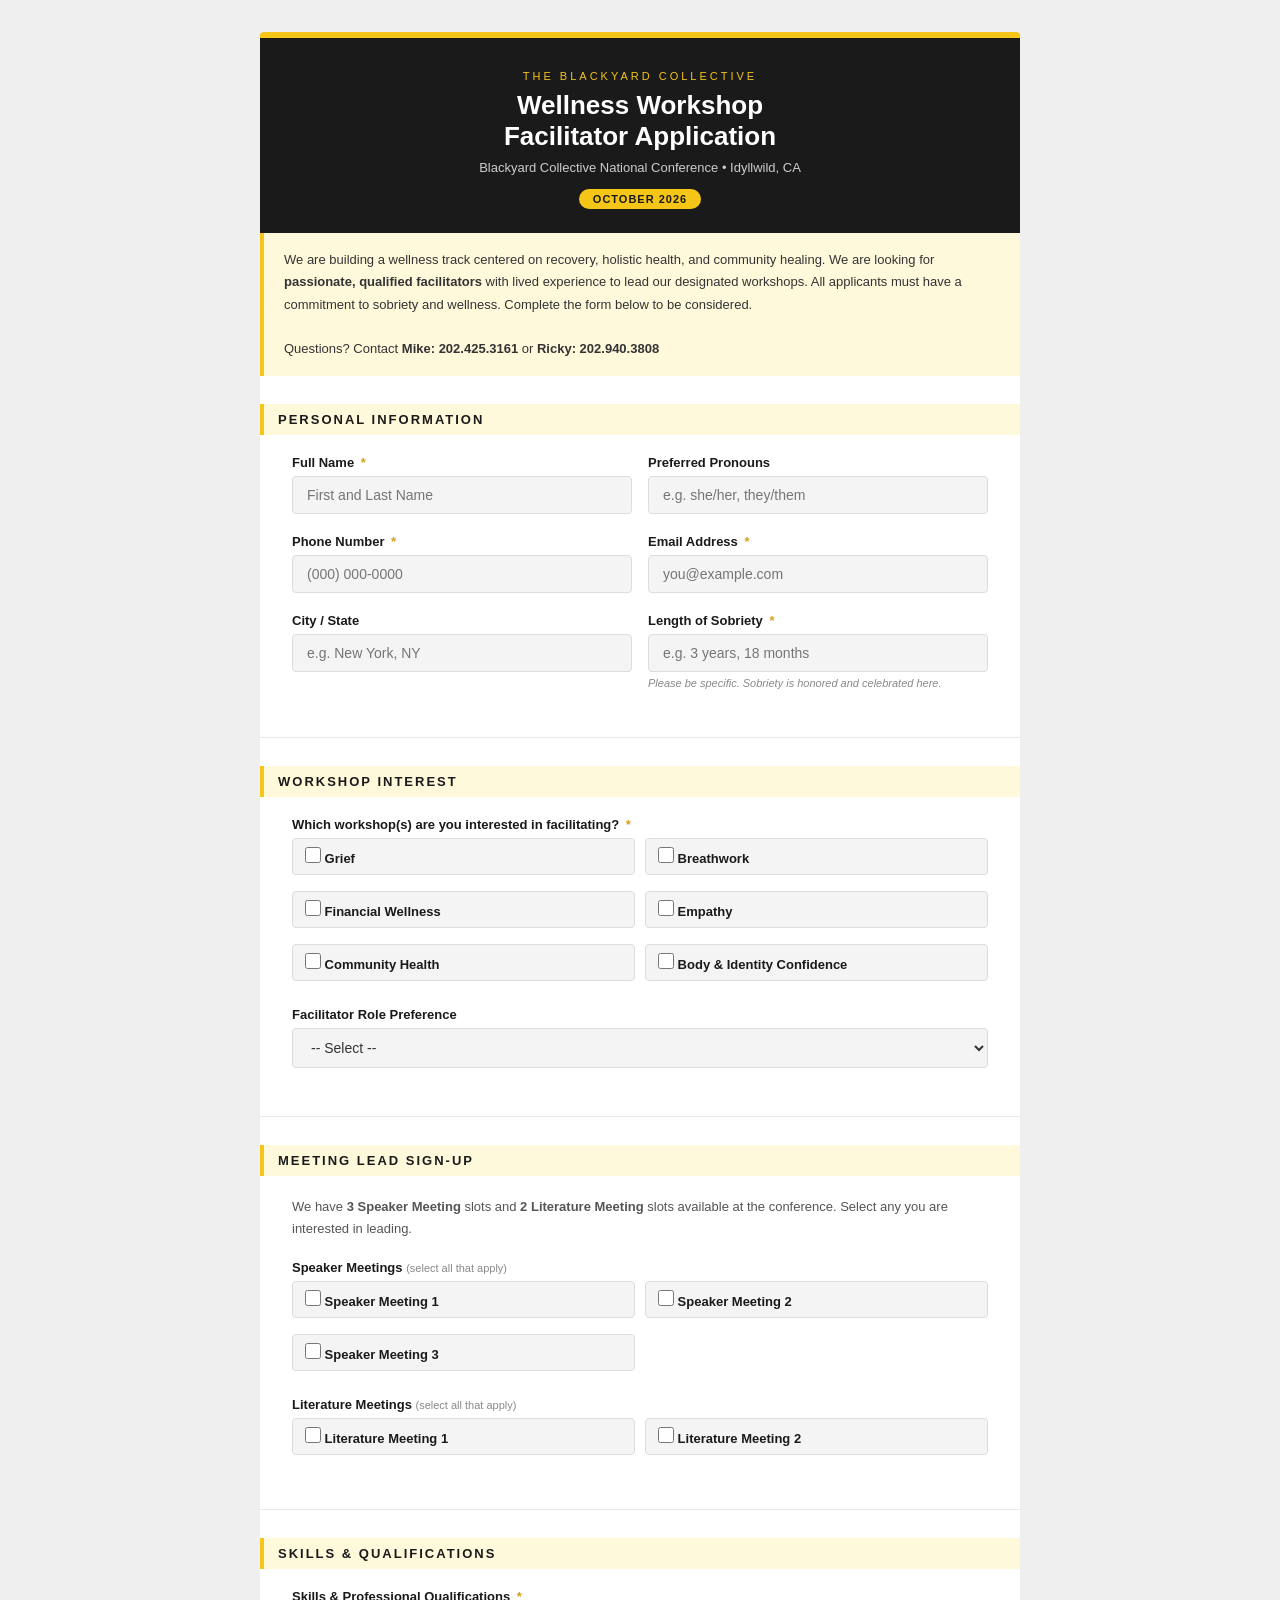
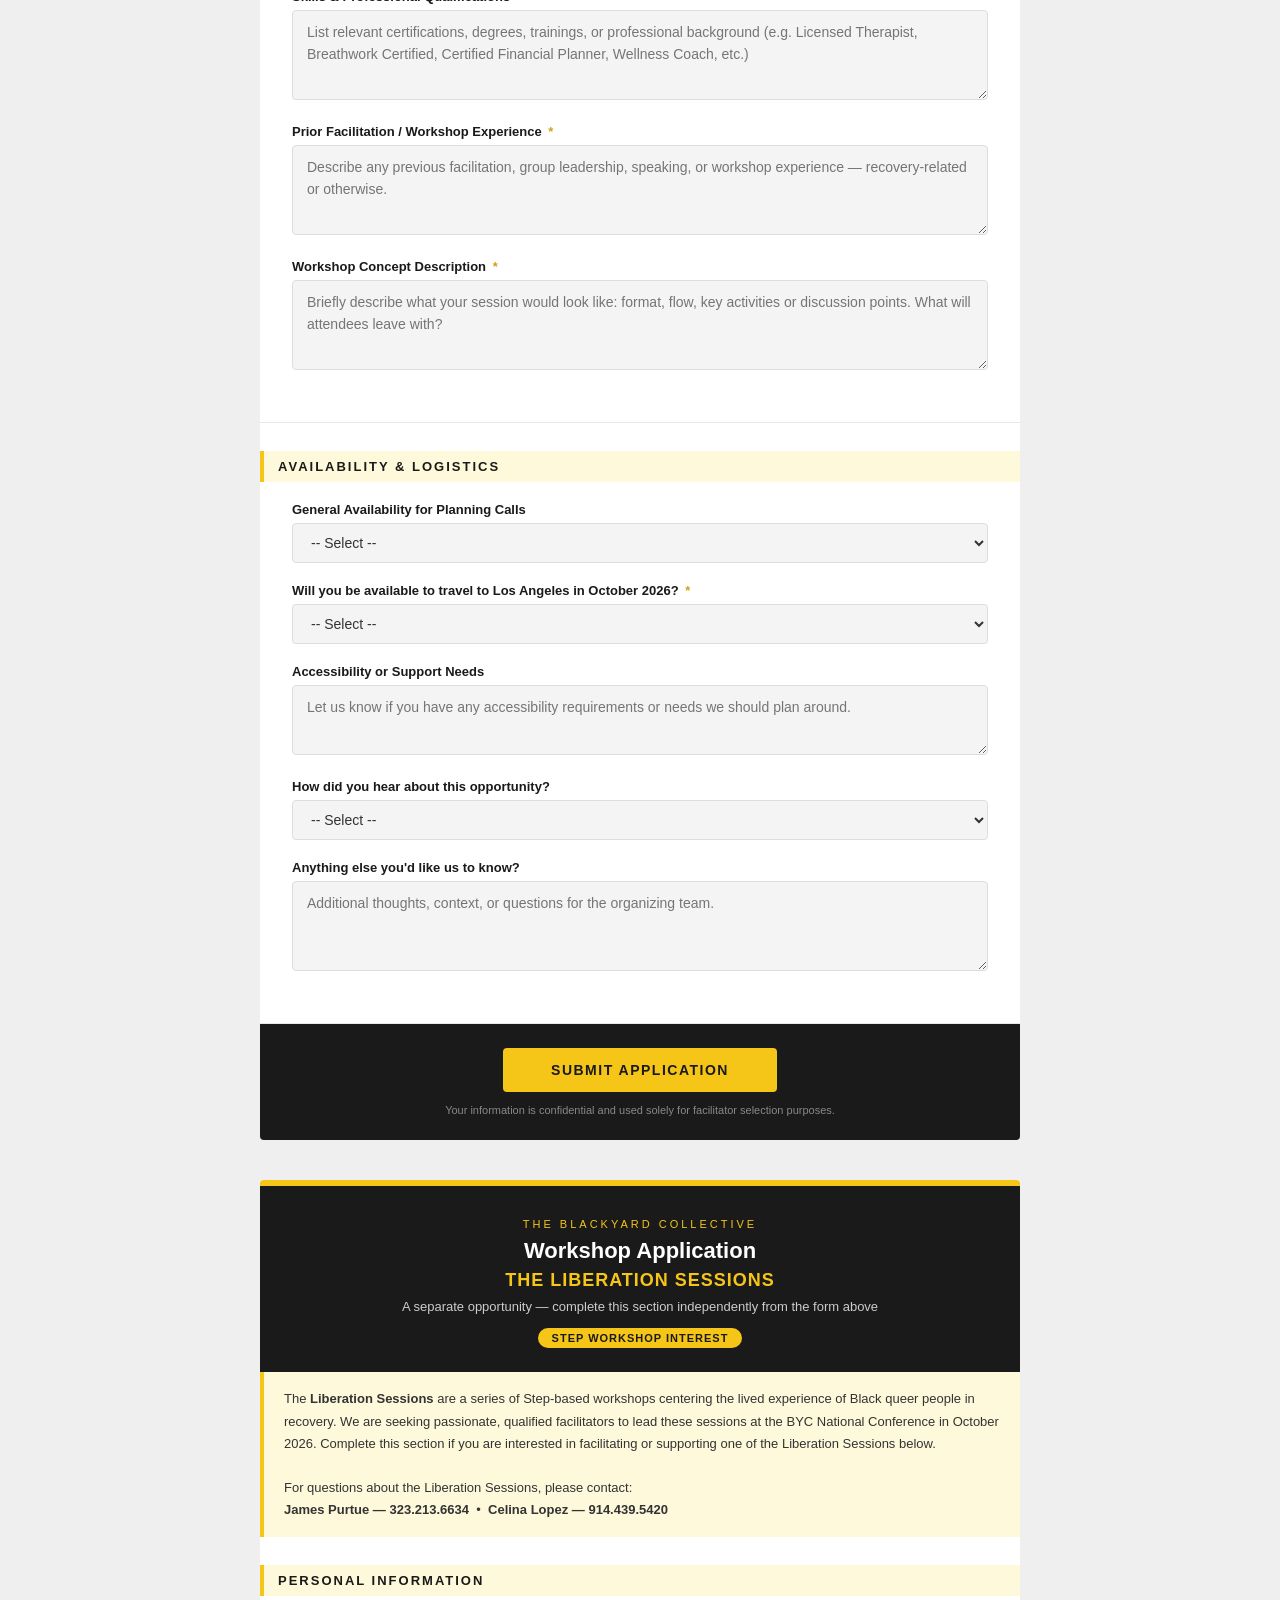
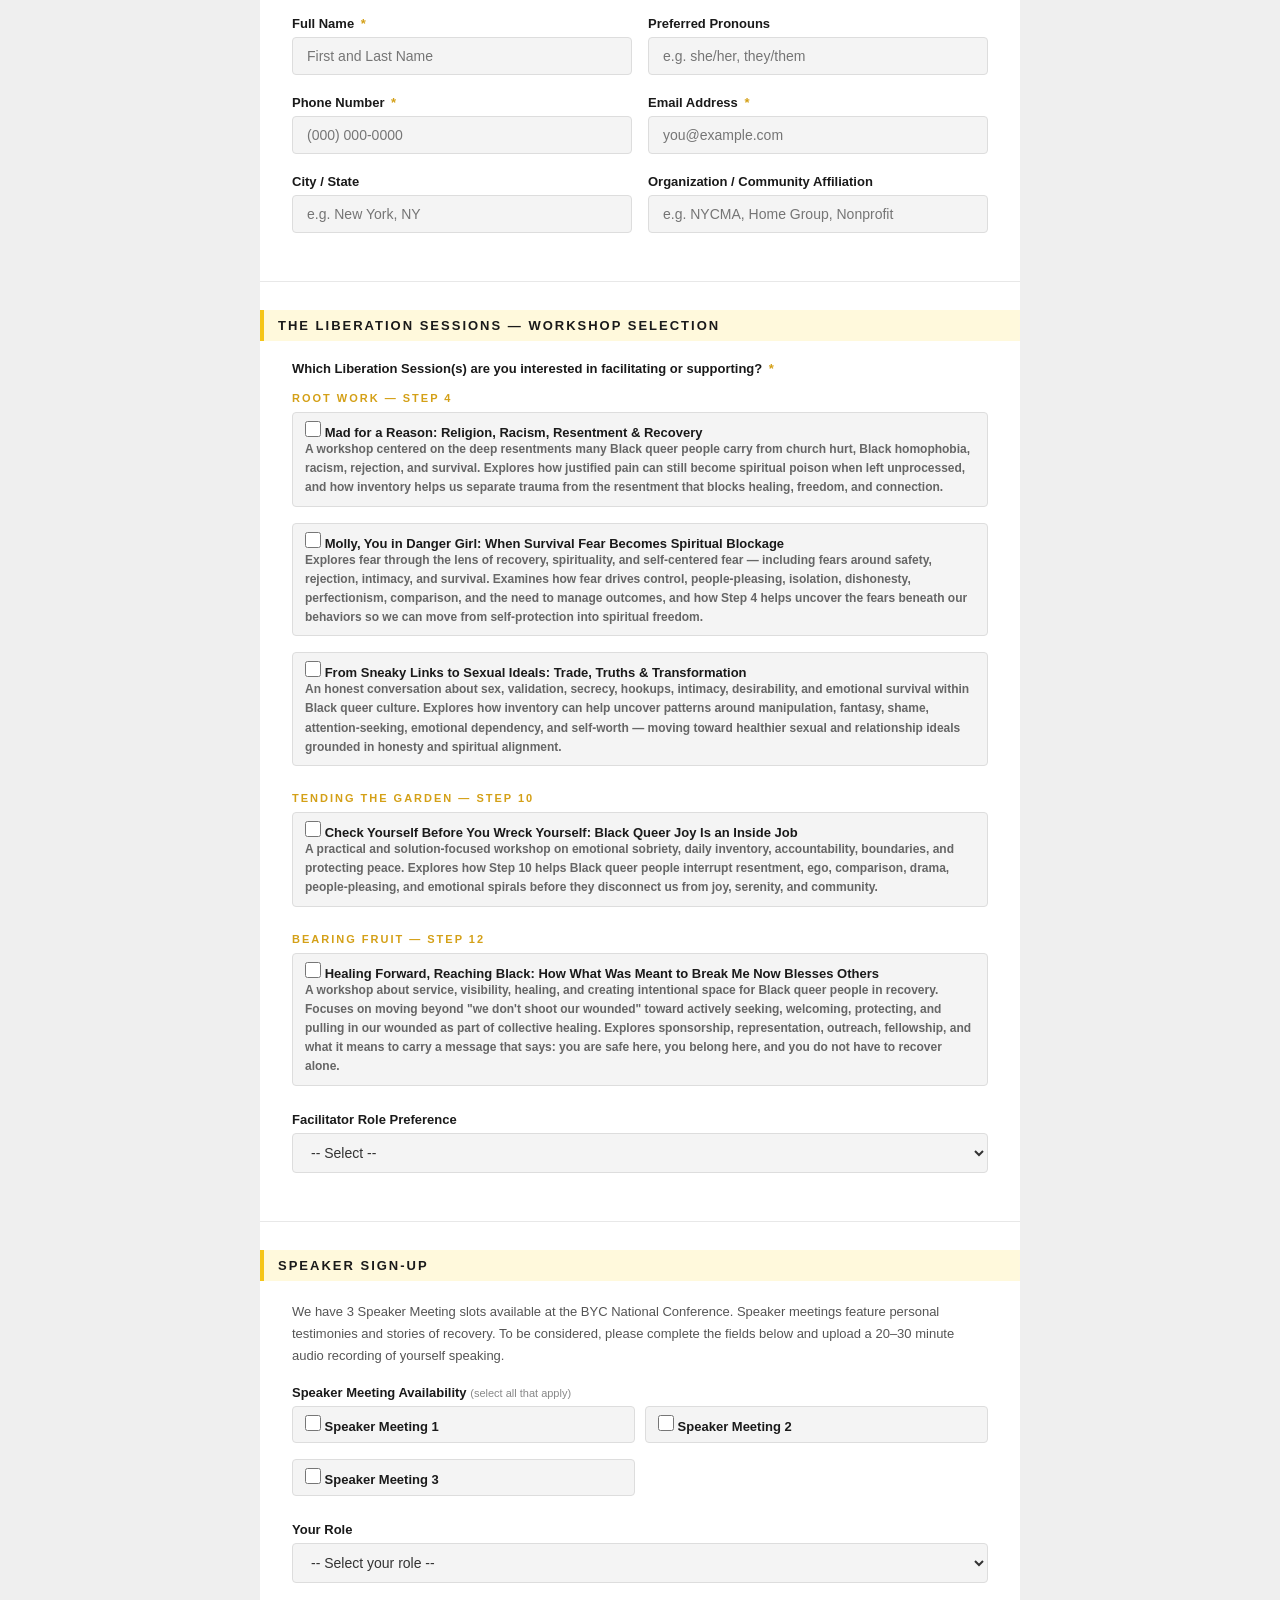
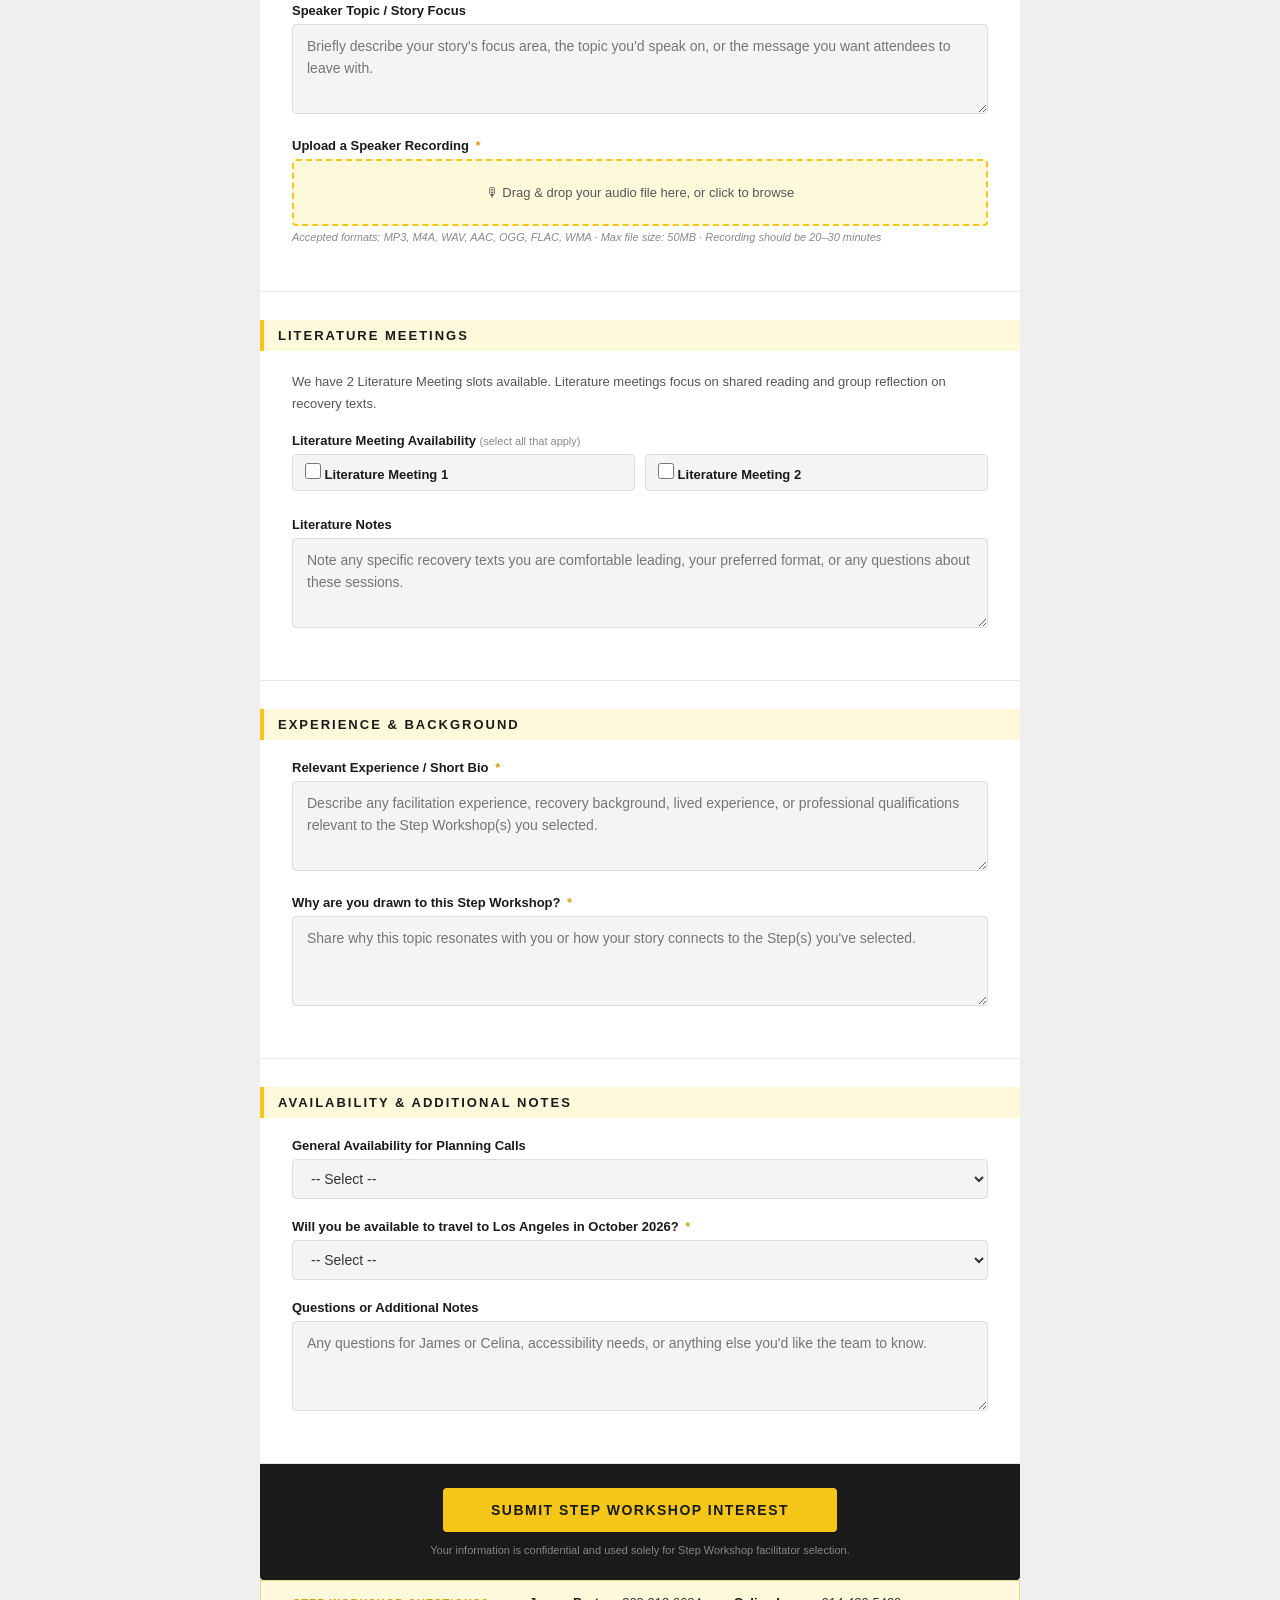
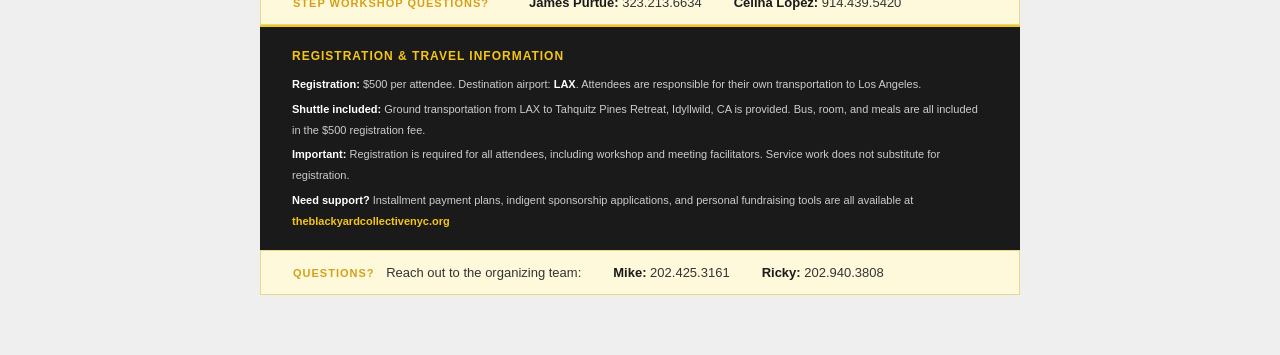
==== commit a76f88c3: "feat: split master form into three standalone pages — wellness, speaker, liberation sessions" ====
--- a/index.html
+++ b/index.html
@@ -378,34 +378,70 @@
         <label>Which workshop(s) are you interested in facilitating? <span class="required">*</span></label>
         <div class="checkbox-group">
           <label class="checkbox-item">
-            <input type="checkbox"> Grief
-          </label>
-          <label class="checkbox-item">
-            <input type="checkbox"> Breathwork
-          </label>
-          <label class="checkbox-item">
-            <input type="checkbox"> Financial Wellness
-          </label>
-          <label class="checkbox-item">
-            <input type="checkbox"> Empathy
-          </label>
-          <label class="checkbox-item">
-            <input type="checkbox"> Community Health
-          </label>
-          <label class="checkbox-item">
-            <input type="checkbox"> Body &amp; Identity Confidence
+            <input type="checkbox" name="Workshop: Grief" value="Yes"> Grief
+          </label>
+          <label class="checkbox-item">
+            <input type="checkbox" name="Workshop: Breathwork" value="Yes"> Breathwork
+          </label>
+          <label class="checkbox-item">
+            <input type="checkbox" name="Workshop: Financial Wellness" value="Yes"> Financial Wellness
+          </label>
+          <label class="checkbox-item">
+            <input type="checkbox" name="Workshop: Empathy" value="Yes"> Empathy
+          </label>
+          <label class="checkbox-item">
+            <input type="checkbox" name="Workshop: Community Health" value="Yes"> Community Health
+          </label>
+          <label class="checkbox-item">
+            <input type="checkbox" name="Workshop: Body & Identity Confidence" value="Yes"> Body &amp; Identity Confidence
           </label>
         </div>
       </div>
 
       <div class="field-group">
         <label>Facilitator Role Preference</label>
-        <select>
+        <select name="Facilitator Role Preference">
           <option value="">-- Select --</option>
           <option>Lead Facilitator</option>
           <option>Co-Facilitator</option>
           <option>Open to Either</option>
         </select>
+      </div>
+    </div>
+
+    <!-- MEETING LEAD SIGN-UP -->
+    <div class="form-card">
+      <div class="section-title">Meeting Lead Sign-Up</div>
+
+      <p style="font-size:13px;color:#555;line-height:1.7;margin-bottom:20px;">
+        We have <strong>3 Speaker Meeting</strong> slots and <strong>2 Literature Meeting</strong> slots available at the conference. Select any you are interested in leading.
+      </p>
+
+      <div class="field-group">
+        <label>Speaker Meetings <span style="font-weight:400;font-size:11px;color:#888;">(select all that apply)</span></label>
+        <div class="checkbox-group">
+          <label class="checkbox-item">
+            <input type="checkbox" name="Speaker Meeting 1" value="Yes"> Speaker Meeting 1
+          </label>
+          <label class="checkbox-item">
+            <input type="checkbox" name="Speaker Meeting 2" value="Yes"> Speaker Meeting 2
+          </label>
+          <label class="checkbox-item">
+            <input type="checkbox" name="Speaker Meeting 3" value="Yes"> Speaker Meeting 3
+          </label>
+        </div>
+      </div>
+
+      <div class="field-group">
+        <label>Literature Meetings <span style="font-weight:400;font-size:11px;color:#888;">(select all that apply)</span></label>
+        <div class="checkbox-group">
+          <label class="checkbox-item">
+            <input type="checkbox" name="Literature Meeting 1" value="Yes"> Literature Meeting 1
+          </label>
+          <label class="checkbox-item">
+            <input type="checkbox" name="Literature Meeting 2" value="Yes"> Literature Meeting 2
+          </label>
+        </div>
       </div>
     </div>
 
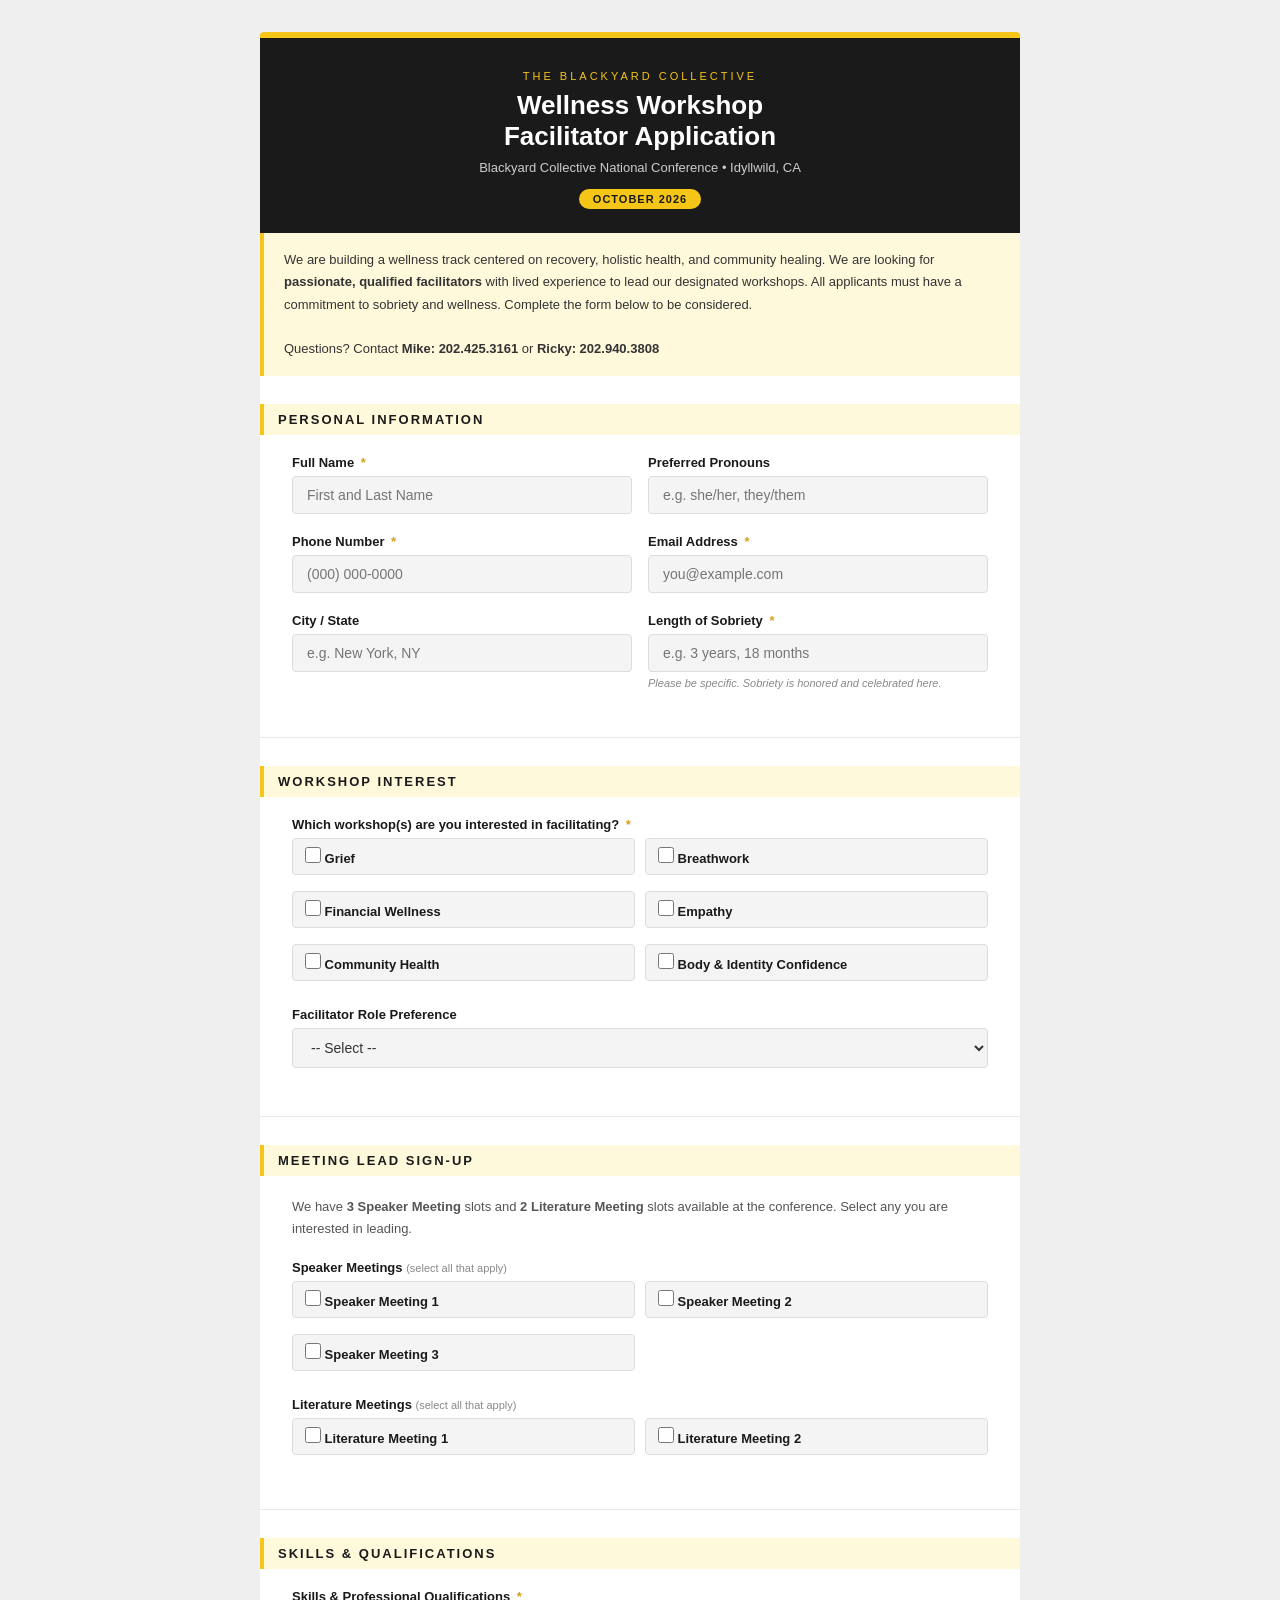
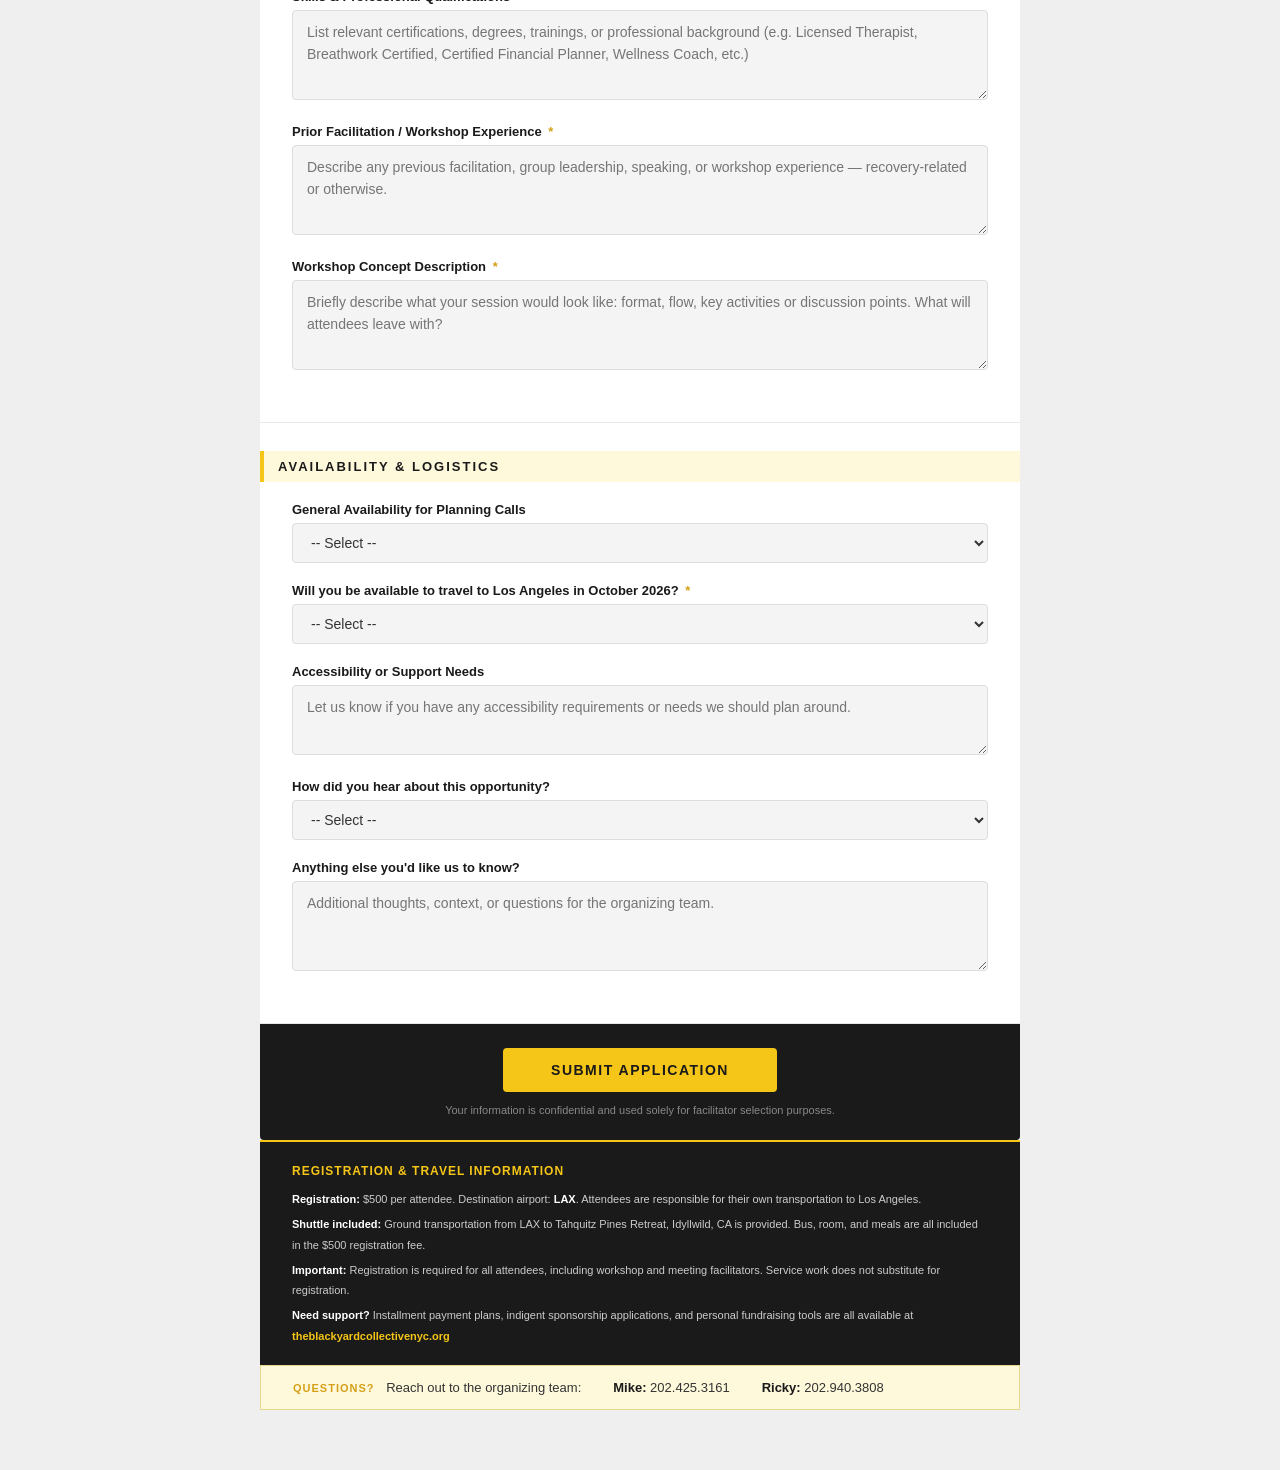
==== commit dcfc51df: "Remove Step Workshop section from Wellness & Meeting Leads form All Step Workshop / Liberation Sessi" ====
--- a/index.html
+++ b/index.html
@@ -562,410 +562,8 @@
     });
   </script>
 
-  <!-- ═══════════════════════════════════════════════════════════════
-       STEP WORKSHOPS FACILITATOR SIGN-UP — INDEPENDENT FORM
-       ───────────────────────────────────────────────────────────────
-       This section is a SEPARATE form from the BYC Wellness Workshop
-       application above (id="byc-form"). It submits independently to
-       a different Formspree endpoint connected to Purtuejames@gmail.com.
-
-       ACTION: https://formspree.io/f/xdabbjjn
-       Connected to: Purtuejames@gmail.com
-
-       Questions about this section:
-         James Purtue — 323.213.6634
-         Celina Lopez — 914.439.5420
-       ═══════════════════════════════════════════════════════════════ -->
-
-  <!-- Step Workshops Section Header -->
-  <div class="header step-section-header">
-    <div class="org-name">The Blackyard Collective</div>
-    <h2 style="font-size:22px;font-weight:900;color:#ffffff;line-height:1.2;margin-bottom:6px;">Workshop Application</h2>
-    <div style="font-size:18px;font-weight:900;color:#F5C518;letter-spacing:1px;margin-bottom:8px;text-transform:uppercase;">The Liberation Sessions</div>
-    <div class="subtitle">A separate opportunity — complete this section independently from the form above</div>
-    <div class="event-badge">Step Workshop Interest</div>
-  </div>
-
-  <!-- Step Workshops Intro Banner -->
-  <div class="intro-banner">
-    The <strong>Liberation Sessions</strong> are a series of Step-based workshops centering the lived experience of Black queer people in recovery. We are seeking passionate, qualified facilitators to lead these sessions at the BYC National Conference in October 2026. Complete this section if you are interested in facilitating or supporting one of the Liberation Sessions below.
-    <br><br>
-    For questions about the Liberation Sessions, please contact:<br>
-    <strong>James Purtue — 323.213.6634</strong> &nbsp;&bull;&nbsp; <strong>Celina Lopez — 914.439.5420</strong>
-  </div>
-
-  <!-- Step Workshop Success Message (shown after submission, hidden by default) -->
-  <div id="step-success-msg" style="display:none; background:#1A1A1A; color:#F5C518; text-align:center; padding:32px 24px; border-radius:4px; margin-bottom:16px; border-top:6px solid #F5C518;">
-    <div style="font-size:28px; margin-bottom:10px;">&#10003;</div>
-    <div style="font-size:18px; font-weight:900; margin-bottom:6px;">Step Workshop Interest Submitted!</div>
-    <div style="font-size:13px; color:#cccccc;">Thank you for your interest. James or Celina will be in touch soon.<br>Questions? James Purtue: 323.213.6634 &nbsp;&bull;&nbsp; Celina Lopez: 914.439.5420</div>
-  </div>
-
-  <!-- STEP WORKSHOPS FORM
-       ─────────────────────────────────────────────────────────────────
-       IMPORTANT: Update the action URL below with the Formspree form ID
-       created for Purtuejames@gmail.com before going live.
-       ─────────────────────────────────────────────────────────────────
-  -->
-  <form id="step-workshop-form" action="https://formspree.io/f/xdabbjjn" method="POST">
-    <!-- Formspree hidden metadata -->
-    <input type="hidden" name="_subject" value="BYC Step Workshop Facilitator Interest – New Submission">
-
-    <!-- PERSONAL INFORMATION -->
-    <div class="form-card">
-      <div class="section-title">Personal Information</div>
-
-      <div class="field-row">
-        <div class="field-group">
-          <label>Full Name <span class="required">*</span></label>
-          <input type="text" name="Full Name" placeholder="First and Last Name" required>
-        </div>
-        <div class="field-group">
-          <label>Preferred Pronouns</label>
-          <input type="text" name="Preferred Pronouns" placeholder="e.g. she/her, they/them">
-        </div>
-      </div>
-
-      <div class="field-row">
-        <div class="field-group">
-          <label>Phone Number <span class="required">*</span></label>
-          <input type="tel" name="Phone Number" placeholder="(000) 000-0000" required>
-        </div>
-        <div class="field-group">
-          <label>Email Address <span class="required">*</span></label>
-          <input type="email" name="_replyto" placeholder="you@example.com" required>
-        </div>
-      </div>
-
-      <div class="field-row">
-        <div class="field-group">
-          <label>City / State</label>
-          <input type="text" name="City / State" placeholder="e.g. New York, NY">
-        </div>
-        <div class="field-group">
-          <label>Organization / Community Affiliation</label>
-          <input type="text" name="Organization / Affiliation" placeholder="e.g. NYCMA, Home Group, Nonprofit">
-        </div>
-      </div>
-    </div>
-
-    <!-- STEP WORKSHOP SELECTION -->
-    <div class="form-card">
-      <div class="section-title">The Liberation Sessions — Workshop Selection</div>
-
-      <div class="field-group">
-        <label>Which Liberation Session(s) are you interested in facilitating or supporting? <span class="required">*</span></label>
-
-        <!-- ROOT WORK group header -->
-        <p style="font-size:11px;font-weight:800;letter-spacing:2px;text-transform:uppercase;color:#D4A017;margin:16px 0 8px;">Root Work — Step 4</p>
-
-        <div class="checkbox-group" style="grid-template-columns:1fr;">
-
-          <label class="checkbox-item">
-            <input type="checkbox" name="Workshop: Step 4 Resentment" value="Yes">
-            <span>
-              <strong>Mad for a Reason: Religion, Racism, Resentment &amp; Recovery</strong>
-              <br><span style="font-size:12px;color:#666;line-height:1.6;">A workshop centered on the deep resentments many Black queer people carry from church hurt, Black homophobia, racism, rejection, and survival. Explores how justified pain can still become spiritual poison when left unprocessed, and how inventory helps us separate trauma from the resentment that blocks healing, freedom, and connection.</span>
-            </span>
-          </label>
-
-          <label class="checkbox-item">
-            <input type="checkbox" name="Workshop: Step 4 Fear" value="Yes">
-            <span>
-              <strong>Molly, You in Danger Girl: When Survival Fear Becomes Spiritual Blockage</strong>
-              <br><span style="font-size:12px;color:#666;line-height:1.6;">Explores fear through the lens of recovery, spirituality, and self-centered fear — including fears around safety, rejection, intimacy, and survival. Examines how fear drives control, people-pleasing, isolation, dishonesty, perfectionism, comparison, and the need to manage outcomes, and how Step 4 helps uncover the fears beneath our behaviors so we can move from self-protection into spiritual freedom.</span>
-            </span>
-          </label>
-
-          <label class="checkbox-item">
-            <input type="checkbox" name="Workshop: Step 4 Sex" value="Yes">
-            <span>
-              <strong>From Sneaky Links to Sexual Ideals: Trade, Truths &amp; Transformation</strong>
-              <br><span style="font-size:12px;color:#666;line-height:1.6;">An honest conversation about sex, validation, secrecy, hookups, intimacy, desirability, and emotional survival within Black queer culture. Explores how inventory can help uncover patterns around manipulation, fantasy, shame, attention-seeking, emotional dependency, and self-worth — moving toward healthier sexual and relationship ideals grounded in honesty and spiritual alignment.</span>
-            </span>
-          </label>
-
-        </div>
-
-        <!-- TENDING THE GARDEN group header -->
-        <p style="font-size:11px;font-weight:800;letter-spacing:2px;text-transform:uppercase;color:#D4A017;margin:20px 0 8px;">Tending the Garden — Step 10</p>
-
-        <div class="checkbox-group" style="grid-template-columns:1fr;">
-
-          <label class="checkbox-item">
-            <input type="checkbox" name="Workshop: Step 10" value="Yes">
-            <span>
-              <strong>Check Yourself Before You Wreck Yourself: Black Queer Joy Is an Inside Job</strong>
-              <br><span style="font-size:12px;color:#666;line-height:1.6;">A practical and solution-focused workshop on emotional sobriety, daily inventory, accountability, boundaries, and protecting peace. Explores how Step 10 helps Black queer people interrupt resentment, ego, comparison, drama, people-pleasing, and emotional spirals before they disconnect us from joy, serenity, and community.</span>
-            </span>
-          </label>
-
-        </div>
-
-        <!-- BEARING FRUIT group header -->
-        <p style="font-size:11px;font-weight:800;letter-spacing:2px;text-transform:uppercase;color:#D4A017;margin:20px 0 8px;">Bearing Fruit — Step 12</p>
-
-        <div class="checkbox-group" style="grid-template-columns:1fr;">
-
-          <label class="checkbox-item">
-            <input type="checkbox" name="Workshop: Step 12" value="Yes">
-            <span>
-              <strong>Healing Forward, Reaching Black: How What Was Meant to Break Me Now Blesses Others</strong>
-              <br><span style="font-size:12px;color:#666;line-height:1.6;">A workshop about service, visibility, healing, and creating intentional space for Black queer people in recovery. Focuses on moving beyond "we don't shoot our wounded" toward actively seeking, welcoming, protecting, and pulling in our wounded as part of collective healing. Explores sponsorship, representation, outreach, fellowship, and what it means to carry a message that says: you are safe here, you belong here, and you do not have to recover alone.</span>
-            </span>
-          </label>
-
-        </div>
-      </div>
-
-      <div class="field-group">
-        <label>Facilitator Role Preference</label>
-        <select name="Facilitator Role">
-          <option value="">-- Select --</option>
-          <option>Lead Facilitator</option>
-          <option>Co-Facilitator</option>
-          <option>Support Role</option>
-          <option>Open to Either</option>
-        </select>
-      </div>
-    </div>
-
-    <!-- SPEAKER SIGN-UP -->
-    <div class="form-card">
-      <div class="section-title">Speaker Sign-Up</div>
-
-      <p style="font-size:13px;color:#555;line-height:1.7;margin-bottom:18px;">
-        We have 3 Speaker Meeting slots available at the BYC National Conference. Speaker meetings feature personal testimonies and stories of recovery. To be considered, please complete the fields below and upload a 20–30 minute audio recording of yourself speaking.
-      </p>
-
-      <div class="field-group">
-        <label>Speaker Meeting Availability <span style="font-weight:400;font-size:11px;color:#888;">(select all that apply)</span></label>
-        <div class="checkbox-group">
-          <label class="checkbox-item">
-            <input type="checkbox" name="Speaker Meeting 1" value="Yes"> Speaker Meeting 1
-          </label>
-          <label class="checkbox-item">
-            <input type="checkbox" name="Speaker Meeting 2" value="Yes"> Speaker Meeting 2
-          </label>
-          <label class="checkbox-item">
-            <input type="checkbox" name="Speaker Meeting 3" value="Yes"> Speaker Meeting 3
-          </label>
-        </div>
-      </div>
-
-      <div class="field-group">
-        <label>Your Role</label>
-        <select name="Speaker Role">
-          <option value="">-- Select your role --</option>
-          <option>Featured Speaker (share my story)</option>
-          <option>Chair / Host the meeting</option>
-          <option>Open to any role</option>
-        </select>
-      </div>
-
-      <div class="field-group">
-        <label>Speaker Topic / Story Focus</label>
-        <textarea name="Speaker Topic" placeholder="Briefly describe your story's focus area, the topic you'd speak on, or the message you want attendees to leave with."></textarea>
-      </div>
-
-      <div class="field-group">
-        <label>Upload a Speaker Recording <span class="required">*</span></label>
-        <div class="upload-zone" id="speaker-upload-zone">
-          🎙 Drag &amp; drop your audio file here, or click to browse
-        </div>
-        <input type="file" id="speaker-audio-input" name="Speaker Audio" accept=".mp3,.m4a,.m4b,.aac,.wav,.ogg,.oga,.flac,.wma" required style="display:none">
-        <div class="field-note">Accepted formats: MP3, M4A, WAV, AAC, OGG, FLAC, WMA &middot; Max file size: 50MB &middot; Recording should be 20–30 minutes</div>
-        <div id="speaker-upload-error-note" style="display:none; margin-top:8px; font-size:12px; color:#b05000; background:#FFF3C0; border-left:3px solid #D4A017; padding:8px 12px; border-radius:3px; line-height:1.6;">
-          <strong>Note:</strong> If file upload fails, please email your recording directly to
-          <strong>Purtuejames@gmail.com</strong> with subject line
-          &ldquo;BYC Speaker Recording &mdash; [Your Name]&rdquo;
-        </div>
-      </div>
-    </div>
-
-    <!-- LITERATURE MEETINGS -->
-    <div class="form-card">
-      <div class="section-title">Literature Meetings</div>
-
-      <p style="font-size:13px;color:#555;line-height:1.7;margin-bottom:18px;">
-        We have 2 Literature Meeting slots available. Literature meetings focus on shared reading and group reflection on recovery texts.
-      </p>
-
-      <div class="field-group">
-        <label>Literature Meeting Availability <span style="font-weight:400;font-size:11px;color:#888;">(select all that apply)</span></label>
-        <div class="checkbox-group">
-          <label class="checkbox-item">
-            <input type="checkbox" name="Literature Meeting 1" value="Yes"> Literature Meeting 1
-          </label>
-          <label class="checkbox-item">
-            <input type="checkbox" name="Literature Meeting 2" value="Yes"> Literature Meeting 2
-          </label>
-        </div>
-      </div>
-
-      <div class="field-group">
-        <label>Literature Notes</label>
-        <textarea name="Literature Notes" placeholder="Note any specific recovery texts you are comfortable leading, your preferred format, or any questions about these sessions."></textarea>
-      </div>
-    </div>
-
-    <!-- EXPERIENCE & BACKGROUND -->
-    <div class="form-card">
-      <div class="section-title">Experience &amp; Background</div>
-
-      <div class="field-group">
-        <label>Relevant Experience / Short Bio <span class="required">*</span></label>
-        <textarea name="Relevant Experience" placeholder="Describe any facilitation experience, recovery background, lived experience, or professional qualifications relevant to the Step Workshop(s) you selected." required></textarea>
-      </div>
-
-      <div class="field-group">
-        <label>Why are you drawn to this Step Workshop? <span class="required">*</span></label>
-        <textarea name="Workshop Connection" placeholder="Share why this topic resonates with you or how your story connects to the Step(s) you've selected." required></textarea>
-      </div>
-    </div>
-
-    <!-- AVAILABILITY -->
-    <div class="form-card">
-      <div class="section-title">Availability &amp; Additional Notes</div>
-
-      <div class="field-group">
-        <label>General Availability for Planning Calls</label>
-        <select name="Planning Call Availability">
-          <option value="">-- Select --</option>
-          <option>Weekday mornings</option>
-          <option>Weekday afternoons</option>
-          <option>Weekday evenings</option>
-          <option>Weekends</option>
-          <option>Flexible / Multiple options</option>
-        </select>
-      </div>
-
-      <div class="field-group">
-        <label>Will you be available to travel to Los Angeles in October 2026? <span class="required">*</span></label>
-        <select name="LA Travel Availability" required>
-          <option value="">-- Select --</option>
-          <option>Yes – confirmed</option>
-          <option>Yes – pending confirmation</option>
-          <option>Need support (travel assistance)</option>
-          <option>Unsure at this time</option>
-        </select>
-      </div>
-
-      <div class="field-group">
-        <label>Questions or Additional Notes</label>
-        <textarea name="Additional Notes" placeholder="Any questions for James or Celina, accessibility needs, or anything else you'd like the team to know."></textarea>
-      </div>
-    </div>
-
-    <!-- Step Workshop Submit -->
-    <div class="submit-section">
-      <button type="submit" class="submit-btn" id="step-submit-btn">Submit Step Workshop Interest</button>
-      <div class="submit-note">Your information is confidential and used solely for Step Workshop facilitator selection.</div>
-      <div id="step-error-msg" style="display:none; color:#ffcccc; margin-top:10px; font-size:13px;">Something went wrong. Please try again or contact James: 323.213.6634</div>
-    </div>
-
-  </form>
-
-  <!-- Step Workshop Contacts Bar -->
-  <div class="contacts-bar">
-    <div><span class="label">Step Workshop Questions?</span></div>
-    <div><strong>James Purtue:</strong> 323.213.6634</div>
-    <div><strong>Celina Lopez:</strong> 914.439.5420</div>
-  </div>
-
-  <script>
-    // ── Speaker audio upload zone ──────────────────────────────────────────────
-    (function () {
-      const zone  = document.getElementById('speaker-upload-zone');
-      const input = document.getElementById('speaker-audio-input');
-      if (!zone || !input) return;
-
-      function showFile(file) {
-        zone.innerHTML = '<span class="upload-filename">&#10003; ' + file.name + '</span>';
-      }
-
-      // Click to browse
-      zone.addEventListener('click', function () { input.click(); });
-      input.addEventListener('change', function () {
-        if (input.files && input.files[0]) showFile(input.files[0]);
-      });
-
-      // Drag & drop
-      zone.addEventListener('dragover', function (e) {
-        e.preventDefault();
-        zone.classList.add('drag-over');
-      });
-      zone.addEventListener('dragleave', function () {
-        zone.classList.remove('drag-over');
-      });
-      zone.addEventListener('drop', function (e) {
-        e.preventDefault();
-        zone.classList.remove('drag-over');
-        const file = e.dataTransfer.files[0];
-        if (file) {
-          // Transfer the file to the hidden input via DataTransfer
-          const dt = new DataTransfer();
-          dt.items.add(file);
-          input.files = dt.files;
-          showFile(file);
-        }
-      });
-    })();
-
-    // ── Step Workshops form — independent submission to Formspree (Purtuejames@gmail.com)
-    // ACTION: Formspree endpoint → https://formspree.io/f/xdabbjjn (Purtuejames@gmail.com)
-    const stepForm = document.getElementById('step-workshop-form');
-    const stepBtn  = document.getElementById('step-submit-btn');
-    const stepSuccessMsg = document.getElementById('step-success-msg');
-    const stepErrorMsg   = document.getElementById('step-error-msg');
-
-    stepForm.addEventListener('submit', async function(e) {
-      e.preventDefault();
-      stepBtn.textContent = 'Sending...';
-      stepBtn.disabled = true;
-      stepErrorMsg.style.display = 'none';
-      document.getElementById('speaker-upload-error-note').style.display = 'none';
-
-      // Collect all form fields as multipart/form-data so binary file data is encoded correctly.
-      const data = new FormData(stepForm);
-
-      // Explicitly set the audio file so it is present even if the browser's FormData
-      // constructor skipped a programmatically-assigned file (e.g. via DataTransfer).
-      const audioInput = document.getElementById('speaker-audio-input');
-      if (audioInput && audioInput.files[0]) {
-        data.set('Speaker Audio', audioInput.files[0]);
-      }
-
-      try {
-        const res = await fetch(stepForm.action, {
-          method: 'POST',
-          body: data,
-          // No Content-Type header — the browser sets it automatically as
-          // multipart/form-data with the correct boundary string.
-          headers: { 'Accept': 'application/json' }
-        });
-
-        if (res.ok) {
-          stepForm.style.display = 'none';
-          stepSuccessMsg.style.display = 'block';
-          stepSuccessMsg.scrollIntoView({ behavior: 'smooth', block: 'start' });
-        } else {
-          throw new Error('Server error');
-        }
-      } catch(err) {
-        stepBtn.textContent = 'Submit Step Workshop Interest';
-        stepBtn.disabled = false;
-        stepErrorMsg.style.display = 'block';
-        // Formspree free tier does not support file attachments — surface the
-        // email fallback whenever a submission with an audio file fails.
-        if (audioInput && audioInput.files && audioInput.files[0]) {
-          document.getElementById('speaker-upload-error-note').style.display = 'block';
-        }
-      }
-    });
-  </script>
-
   <!-- Registration Footnote -->
+
   <div style="background:#1A1A1A;padding:18px 32px;font-size:11px;color:#999999;line-height:1.9;border-top:2px solid #F5C518;">
     <p style="margin:0 0 6px;font-size:12px;font-weight:700;color:#F5C518;letter-spacing:1px;text-transform:uppercase;">Registration &amp; Travel Information</p>
     <p style="margin:0 0 4px;color:#cccccc;"><strong style="color:#ffffff;">Registration:</strong> $500 per attendee. Destination airport: <strong style="color:#ffffff;">LAX</strong>. Attendees are responsible for their own transportation to Los Angeles.</p>
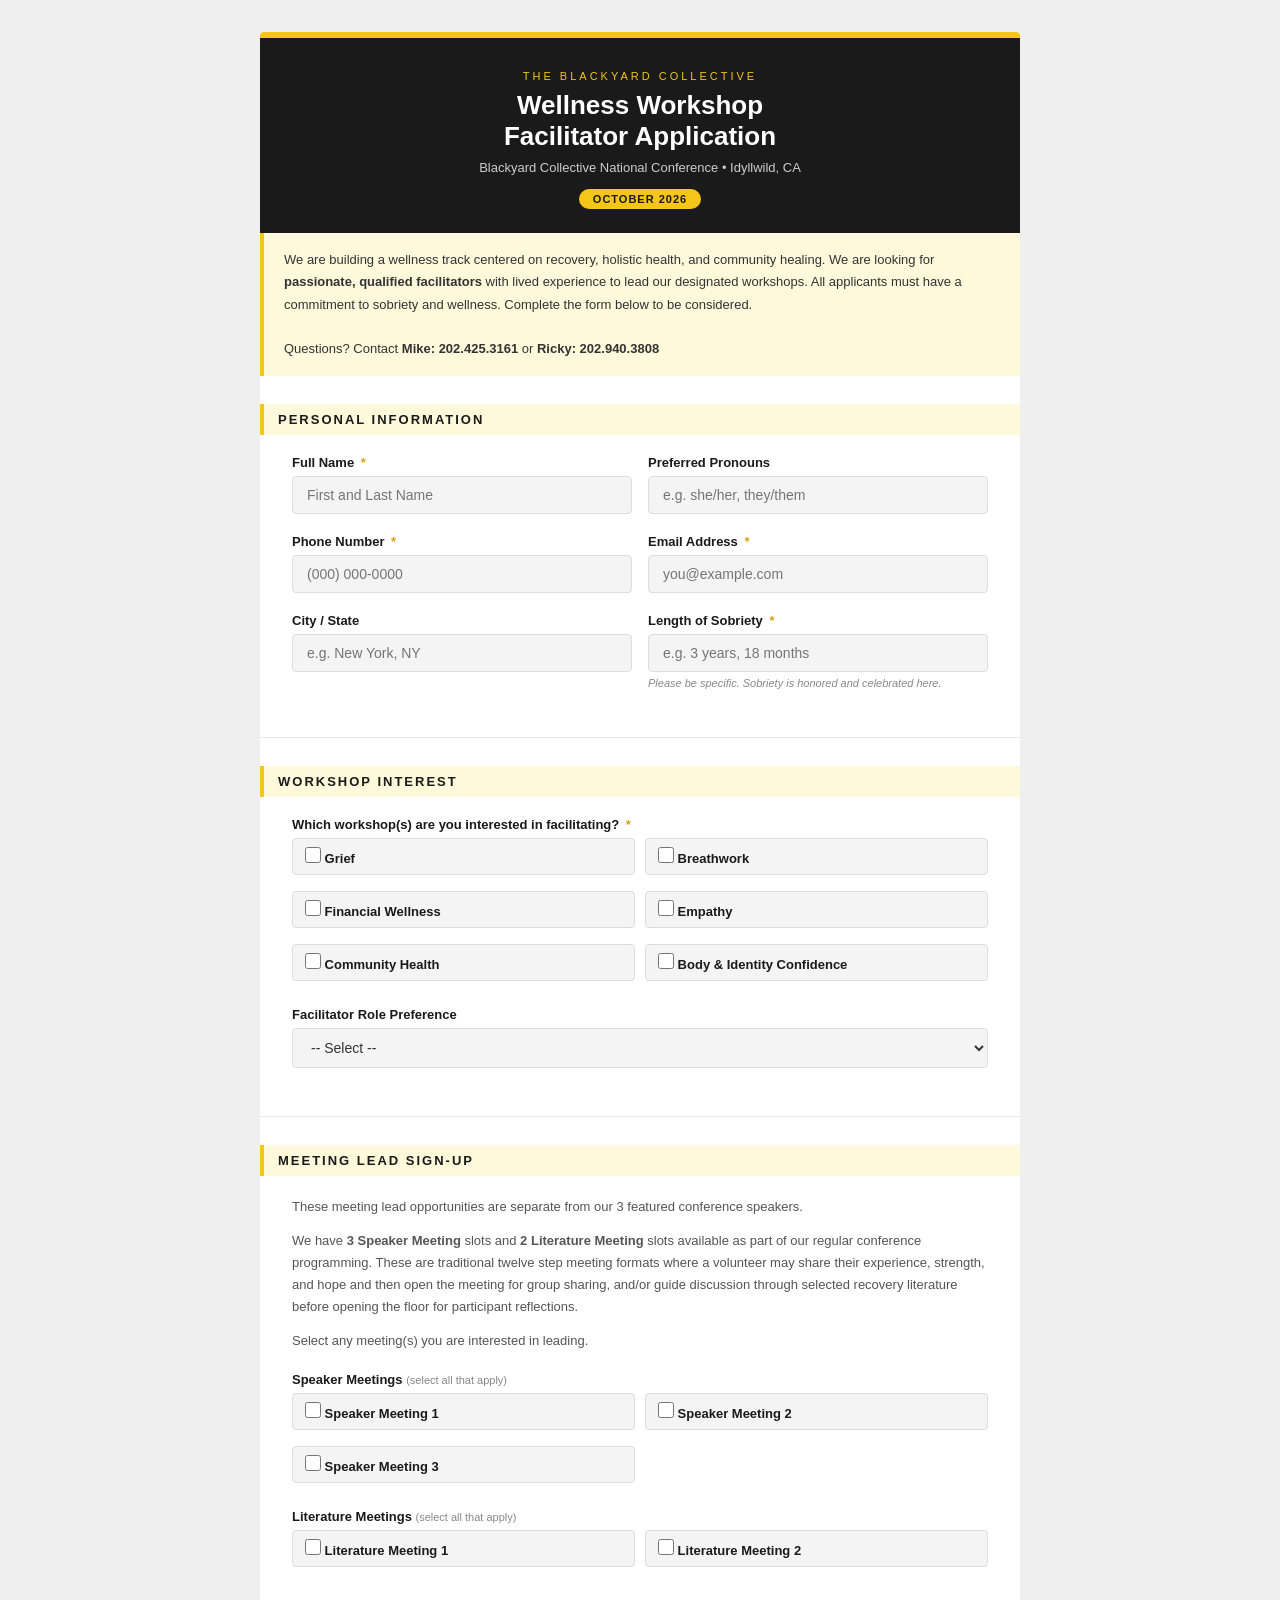
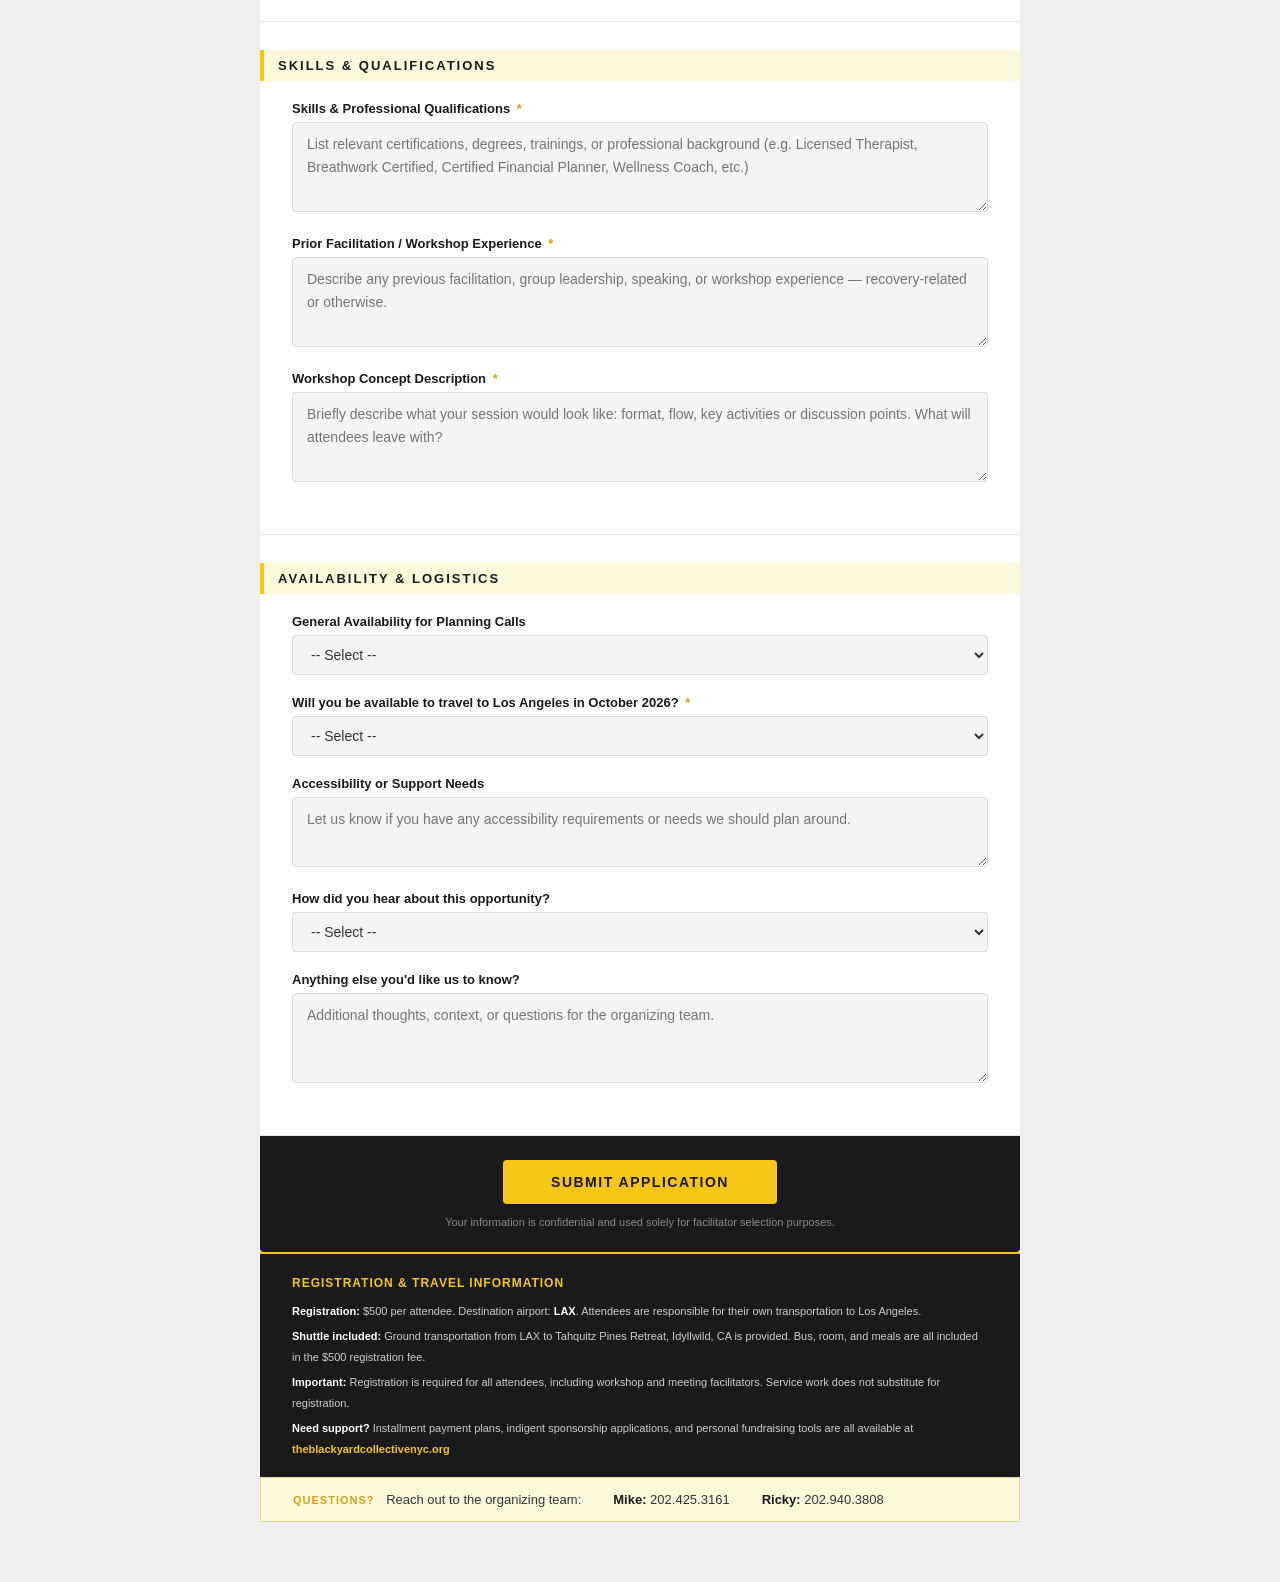
==== commit b76ba137: "Update Meeting Lead Sign-Up description to clarify volunteer vs keynote speaker roles Co-Authored-By" ====
--- a/index.html
+++ b/index.html
@@ -413,8 +413,14 @@
     <div class="form-card">
       <div class="section-title">Meeting Lead Sign-Up</div>
 
+      <p style="font-size:13px;color:#555;line-height:1.7;margin-bottom:12px;">
+        These meeting lead opportunities are separate from our 3 featured conference speakers.
+      </p>
+      <p style="font-size:13px;color:#555;line-height:1.7;margin-bottom:12px;">
+        We have <strong>3 Speaker Meeting</strong> slots and <strong>2 Literature Meeting</strong> slots available as part of our regular conference programming. These are traditional twelve step meeting formats where a volunteer may share their experience, strength, and hope and then open the meeting for group sharing, and/or guide discussion through selected recovery literature before opening the floor for participant reflections.
+      </p>
       <p style="font-size:13px;color:#555;line-height:1.7;margin-bottom:20px;">
-        We have <strong>3 Speaker Meeting</strong> slots and <strong>2 Literature Meeting</strong> slots available at the conference. Select any you are interested in leading.
+        Select any meeting(s) you are interested in leading.
       </p>
 
       <div class="field-group">
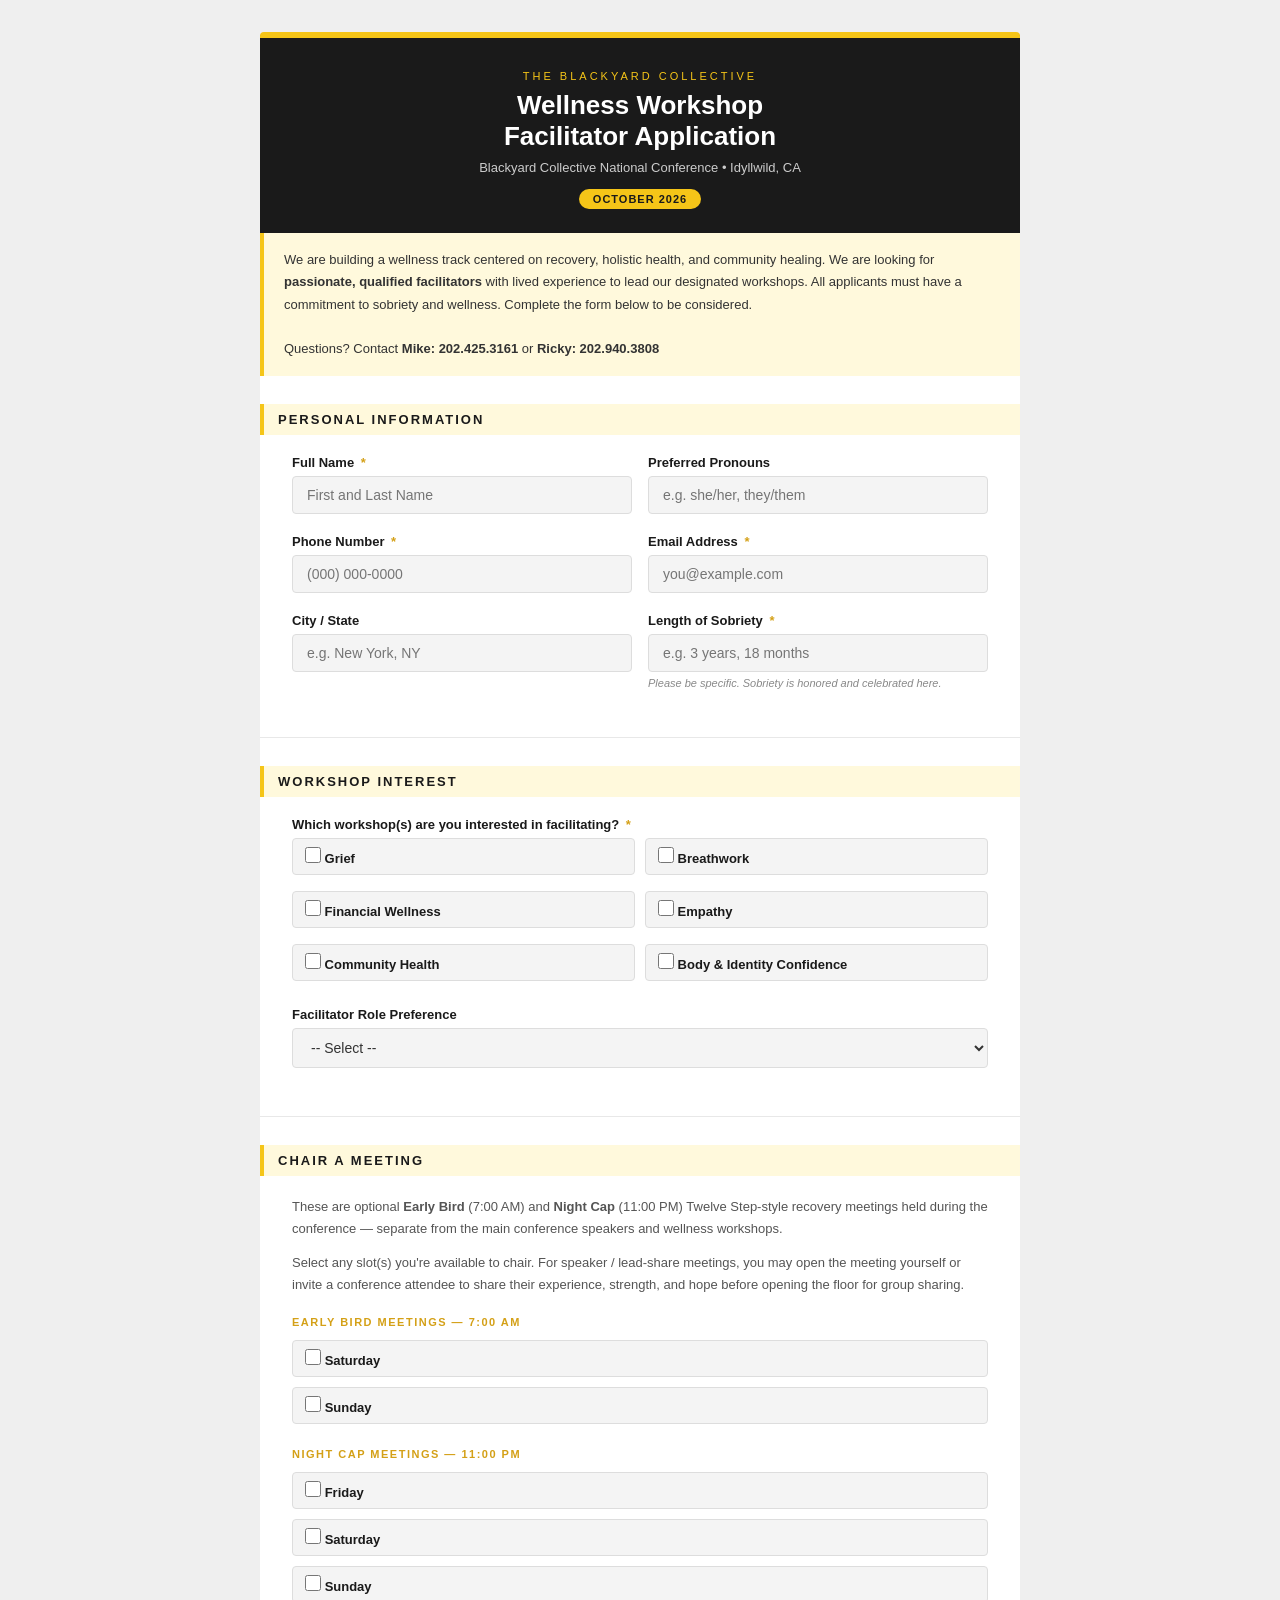
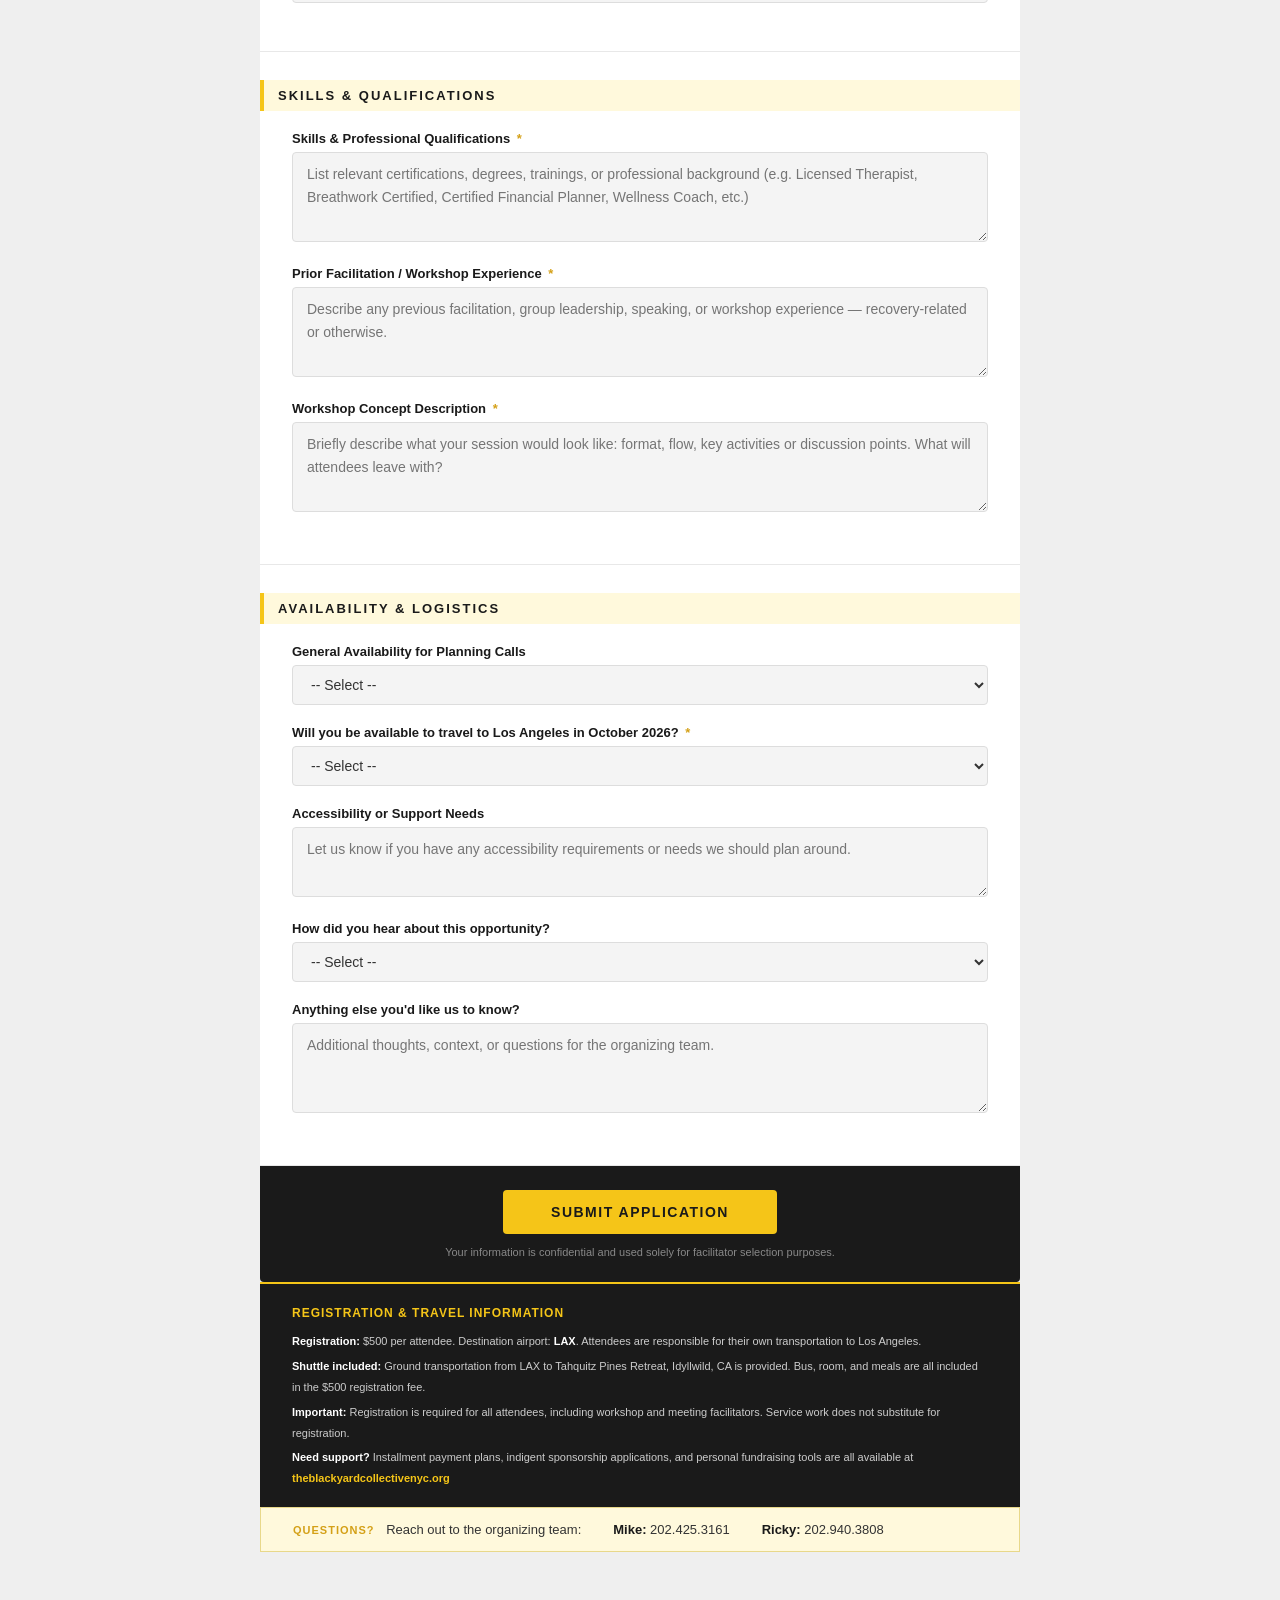
==== commit e04c1a6d: "Replace Meeting Lead Sign-Up with Chair a Meeting slot selector Adds Early Bird (7 AM: Sat/Sun) and " ====
--- a/index.html
+++ b/index.html
@@ -411,42 +411,162 @@
 
     <!-- MEETING LEAD SIGN-UP -->
     <div class="form-card">
-      <div class="section-title">Meeting Lead Sign-Up</div>
+      <div class="section-title">Chair a Meeting</div>
 
       <p style="font-size:13px;color:#555;line-height:1.7;margin-bottom:12px;">
-        These meeting lead opportunities are separate from our 3 featured conference speakers.
-      </p>
-      <p style="font-size:13px;color:#555;line-height:1.7;margin-bottom:12px;">
-        We have <strong>3 Speaker Meeting</strong> slots and <strong>2 Literature Meeting</strong> slots available as part of our regular conference programming. These are traditional twelve step meeting formats where a volunteer may share their experience, strength, and hope and then open the meeting for group sharing, and/or guide discussion through selected recovery literature before opening the floor for participant reflections.
+        These are optional <strong>Early Bird</strong> (7:00 AM) and <strong>Night Cap</strong> (11:00 PM) Twelve Step-style recovery meetings held during the conference — separate from the main conference speakers and wellness workshops.
       </p>
       <p style="font-size:13px;color:#555;line-height:1.7;margin-bottom:20px;">
-        Select any meeting(s) you are interested in leading.
+        Select any slot(s) you're available to chair. For speaker / lead-share meetings, you may open the meeting yourself or invite a conference attendee to share their experience, strength, and hope before opening the floor for group sharing.
       </p>
 
-      <div class="field-group">
-        <label>Speaker Meetings <span style="font-weight:400;font-size:11px;color:#888;">(select all that apply)</span></label>
-        <div class="checkbox-group">
-          <label class="checkbox-item">
-            <input type="checkbox" name="Speaker Meeting 1" value="Yes"> Speaker Meeting 1
-          </label>
-          <label class="checkbox-item">
-            <input type="checkbox" name="Speaker Meeting 2" value="Yes"> Speaker Meeting 2
-          </label>
-          <label class="checkbox-item">
-            <input type="checkbox" name="Speaker Meeting 3" value="Yes"> Speaker Meeting 3
-          </label>
-        </div>
-      </div>
-
-      <div class="field-group">
-        <label>Literature Meetings <span style="font-weight:400;font-size:11px;color:#888;">(select all that apply)</span></label>
-        <div class="checkbox-group">
-          <label class="checkbox-item">
-            <input type="checkbox" name="Literature Meeting 1" value="Yes"> Literature Meeting 1
-          </label>
-          <label class="checkbox-item">
-            <input type="checkbox" name="Literature Meeting 2" value="Yes"> Literature Meeting 2
-          </label>
+      <!-- EARLY BIRD MEETINGS -->
+      <div class="field-group" style="margin-bottom:24px;">
+        <label style="font-size:11px;font-weight:800;letter-spacing:1.5px;text-transform:uppercase;color:#D4A017;margin-bottom:12px;display:block;">Early Bird Meetings — 7:00 AM</label>
+
+        <!-- Early Bird: Saturday -->
+        <div class="meeting-slot" data-slot-id="eb-sat" style="margin-bottom:10px;">
+          <label class="checkbox-item" style="margin-bottom:0;">
+            <input type="checkbox" name="Chair: Early Bird Saturday" value="Yes" class="slot-checkbox" data-slot="eb-sat">
+            <span>Saturday</span>
+          </label>
+          <div id="eb-sat-details" style="display:none;margin-top:10px;margin-left:28px;padding:14px 16px;background:#f9f7f2;border-left:3px solid #F5C518;border-radius:3px;">
+            <div style="margin-bottom:10px;">
+              <label style="font-size:12px;font-weight:700;color:#333;display:block;margin-bottom:8px;">Preferred format</label>
+              <div style="display:flex;flex-direction:column;gap:7px;">
+                <label style="display:flex;align-items:center;gap:8px;font-size:13px;color:#333;font-weight:400;cursor:pointer;"><input type="radio" name="Chair: Early Bird Saturday — Format" value="Literature-based meeting" class="format-radio" data-slot="eb-sat"> Literature-based meeting</label>
+                <label style="display:flex;align-items:center;gap:8px;font-size:13px;color:#333;font-weight:400;cursor:pointer;"><input type="radio" name="Chair: Early Bird Saturday — Format" value="Speaker / lead-share meeting" class="format-radio" data-slot="eb-sat"> Speaker / lead-share meeting</label>
+                <label style="display:flex;align-items:center;gap:8px;font-size:13px;color:#333;font-weight:400;cursor:pointer;"><input type="radio" name="Chair: Early Bird Saturday — Format" value="Either format is fine" class="format-radio" data-slot="eb-sat"> Either format is fine</label>
+              </div>
+            </div>
+            <div id="eb-sat-lit" style="display:none;margin-top:10px;">
+              <label style="font-size:12px;font-weight:700;color:#333;display:block;margin-bottom:6px;">Fellowship / literature</label>
+              <select name="Chair: Early Bird Saturday — Fellowship" class="fellowship-select" data-slot="eb-sat">
+                <option value="">-- Select fellowship --</option>
+                <option>AA</option><option>NA</option><option>CMA</option><option>Al-Anon</option><option>SLAA</option><option>Other</option>
+              </select>
+              <div id="eb-sat-other" style="display:none;margin-top:8px;">
+                <input type="text" name="Chair: Early Bird Saturday — Other Fellowship" placeholder="Specify fellowship or literature source">
+              </div>
+            </div>
+          </div>
+        </div>
+
+        <!-- Early Bird: Sunday -->
+        <div class="meeting-slot" data-slot-id="eb-sun">
+          <label class="checkbox-item" style="margin-bottom:0;">
+            <input type="checkbox" name="Chair: Early Bird Sunday" value="Yes" class="slot-checkbox" data-slot="eb-sun">
+            <span>Sunday</span>
+          </label>
+          <div id="eb-sun-details" style="display:none;margin-top:10px;margin-left:28px;padding:14px 16px;background:#f9f7f2;border-left:3px solid #F5C518;border-radius:3px;">
+            <div style="margin-bottom:10px;">
+              <label style="font-size:12px;font-weight:700;color:#333;display:block;margin-bottom:8px;">Preferred format</label>
+              <div style="display:flex;flex-direction:column;gap:7px;">
+                <label style="display:flex;align-items:center;gap:8px;font-size:13px;color:#333;font-weight:400;cursor:pointer;"><input type="radio" name="Chair: Early Bird Sunday — Format" value="Literature-based meeting" class="format-radio" data-slot="eb-sun"> Literature-based meeting</label>
+                <label style="display:flex;align-items:center;gap:8px;font-size:13px;color:#333;font-weight:400;cursor:pointer;"><input type="radio" name="Chair: Early Bird Sunday — Format" value="Speaker / lead-share meeting" class="format-radio" data-slot="eb-sun"> Speaker / lead-share meeting</label>
+                <label style="display:flex;align-items:center;gap:8px;font-size:13px;color:#333;font-weight:400;cursor:pointer;"><input type="radio" name="Chair: Early Bird Sunday — Format" value="Either format is fine" class="format-radio" data-slot="eb-sun"> Either format is fine</label>
+              </div>
+            </div>
+            <div id="eb-sun-lit" style="display:none;margin-top:10px;">
+              <label style="font-size:12px;font-weight:700;color:#333;display:block;margin-bottom:6px;">Fellowship / literature</label>
+              <select name="Chair: Early Bird Sunday — Fellowship" class="fellowship-select" data-slot="eb-sun">
+                <option value="">-- Select fellowship --</option>
+                <option>AA</option><option>NA</option><option>CMA</option><option>Al-Anon</option><option>SLAA</option><option>Other</option>
+              </select>
+              <div id="eb-sun-other" style="display:none;margin-top:8px;">
+                <input type="text" name="Chair: Early Bird Sunday — Other Fellowship" placeholder="Specify fellowship or literature source">
+              </div>
+            </div>
+          </div>
+        </div>
+      </div>
+
+      <!-- NIGHT CAP MEETINGS -->
+      <div class="field-group">
+        <label style="font-size:11px;font-weight:800;letter-spacing:1.5px;text-transform:uppercase;color:#D4A017;margin-bottom:12px;display:block;">Night Cap Meetings — 11:00 PM</label>
+
+        <!-- Night Cap: Friday -->
+        <div class="meeting-slot" data-slot-id="nc-fri" style="margin-bottom:10px;">
+          <label class="checkbox-item" style="margin-bottom:0;">
+            <input type="checkbox" name="Chair: Night Cap Friday" value="Yes" class="slot-checkbox" data-slot="nc-fri">
+            <span>Friday</span>
+          </label>
+          <div id="nc-fri-details" style="display:none;margin-top:10px;margin-left:28px;padding:14px 16px;background:#f9f7f2;border-left:3px solid #F5C518;border-radius:3px;">
+            <div style="margin-bottom:10px;">
+              <label style="font-size:12px;font-weight:700;color:#333;display:block;margin-bottom:8px;">Preferred format</label>
+              <div style="display:flex;flex-direction:column;gap:7px;">
+                <label style="display:flex;align-items:center;gap:8px;font-size:13px;color:#333;font-weight:400;cursor:pointer;"><input type="radio" name="Chair: Night Cap Friday — Format" value="Literature-based meeting" class="format-radio" data-slot="nc-fri"> Literature-based meeting</label>
+                <label style="display:flex;align-items:center;gap:8px;font-size:13px;color:#333;font-weight:400;cursor:pointer;"><input type="radio" name="Chair: Night Cap Friday — Format" value="Speaker / lead-share meeting" class="format-radio" data-slot="nc-fri"> Speaker / lead-share meeting</label>
+                <label style="display:flex;align-items:center;gap:8px;font-size:13px;color:#333;font-weight:400;cursor:pointer;"><input type="radio" name="Chair: Night Cap Friday — Format" value="Either format is fine" class="format-radio" data-slot="nc-fri"> Either format is fine</label>
+              </div>
+            </div>
+            <div id="nc-fri-lit" style="display:none;margin-top:10px;">
+              <label style="font-size:12px;font-weight:700;color:#333;display:block;margin-bottom:6px;">Fellowship / literature</label>
+              <select name="Chair: Night Cap Friday — Fellowship" class="fellowship-select" data-slot="nc-fri">
+                <option value="">-- Select fellowship --</option>
+                <option>AA</option><option>NA</option><option>CMA</option><option>Al-Anon</option><option>SLAA</option><option>Other</option>
+              </select>
+              <div id="nc-fri-other" style="display:none;margin-top:8px;">
+                <input type="text" name="Chair: Night Cap Friday — Other Fellowship" placeholder="Specify fellowship or literature source">
+              </div>
+            </div>
+          </div>
+        </div>
+
+        <!-- Night Cap: Saturday -->
+        <div class="meeting-slot" data-slot-id="nc-sat" style="margin-bottom:10px;">
+          <label class="checkbox-item" style="margin-bottom:0;">
+            <input type="checkbox" name="Chair: Night Cap Saturday" value="Yes" class="slot-checkbox" data-slot="nc-sat">
+            <span>Saturday</span>
+          </label>
+          <div id="nc-sat-details" style="display:none;margin-top:10px;margin-left:28px;padding:14px 16px;background:#f9f7f2;border-left:3px solid #F5C518;border-radius:3px;">
+            <div style="margin-bottom:10px;">
+              <label style="font-size:12px;font-weight:700;color:#333;display:block;margin-bottom:8px;">Preferred format</label>
+              <div style="display:flex;flex-direction:column;gap:7px;">
+                <label style="display:flex;align-items:center;gap:8px;font-size:13px;color:#333;font-weight:400;cursor:pointer;"><input type="radio" name="Chair: Night Cap Saturday — Format" value="Literature-based meeting" class="format-radio" data-slot="nc-sat"> Literature-based meeting</label>
+                <label style="display:flex;align-items:center;gap:8px;font-size:13px;color:#333;font-weight:400;cursor:pointer;"><input type="radio" name="Chair: Night Cap Saturday — Format" value="Speaker / lead-share meeting" class="format-radio" data-slot="nc-sat"> Speaker / lead-share meeting</label>
+                <label style="display:flex;align-items:center;gap:8px;font-size:13px;color:#333;font-weight:400;cursor:pointer;"><input type="radio" name="Chair: Night Cap Saturday — Format" value="Either format is fine" class="format-radio" data-slot="nc-sat"> Either format is fine</label>
+              </div>
+            </div>
+            <div id="nc-sat-lit" style="display:none;margin-top:10px;">
+              <label style="font-size:12px;font-weight:700;color:#333;display:block;margin-bottom:6px;">Fellowship / literature</label>
+              <select name="Chair: Night Cap Saturday — Fellowship" class="fellowship-select" data-slot="nc-sat">
+                <option value="">-- Select fellowship --</option>
+                <option>AA</option><option>NA</option><option>CMA</option><option>Al-Anon</option><option>SLAA</option><option>Other</option>
+              </select>
+              <div id="nc-sat-other" style="display:none;margin-top:8px;">
+                <input type="text" name="Chair: Night Cap Saturday — Other Fellowship" placeholder="Specify fellowship or literature source">
+              </div>
+            </div>
+          </div>
+        </div>
+
+        <!-- Night Cap: Sunday -->
+        <div class="meeting-slot" data-slot-id="nc-sun">
+          <label class="checkbox-item" style="margin-bottom:0;">
+            <input type="checkbox" name="Chair: Night Cap Sunday" value="Yes" class="slot-checkbox" data-slot="nc-sun">
+            <span>Sunday</span>
+          </label>
+          <div id="nc-sun-details" style="display:none;margin-top:10px;margin-left:28px;padding:14px 16px;background:#f9f7f2;border-left:3px solid #F5C518;border-radius:3px;">
+            <div style="margin-bottom:10px;">
+              <label style="font-size:12px;font-weight:700;color:#333;display:block;margin-bottom:8px;">Preferred format</label>
+              <div style="display:flex;flex-direction:column;gap:7px;">
+                <label style="display:flex;align-items:center;gap:8px;font-size:13px;color:#333;font-weight:400;cursor:pointer;"><input type="radio" name="Chair: Night Cap Sunday — Format" value="Literature-based meeting" class="format-radio" data-slot="nc-sun"> Literature-based meeting</label>
+                <label style="display:flex;align-items:center;gap:8px;font-size:13px;color:#333;font-weight:400;cursor:pointer;"><input type="radio" name="Chair: Night Cap Sunday — Format" value="Speaker / lead-share meeting" class="format-radio" data-slot="nc-sun"> Speaker / lead-share meeting</label>
+                <label style="display:flex;align-items:center;gap:8px;font-size:13px;color:#333;font-weight:400;cursor:pointer;"><input type="radio" name="Chair: Night Cap Sunday — Format" value="Either format is fine" class="format-radio" data-slot="nc-sun"> Either format is fine</label>
+              </div>
+            </div>
+            <div id="nc-sun-lit" style="display:none;margin-top:10px;">
+              <label style="font-size:12px;font-weight:700;color:#333;display:block;margin-bottom:6px;">Fellowship / literature</label>
+              <select name="Chair: Night Cap Sunday — Fellowship" class="fellowship-select" data-slot="nc-sun">
+                <option value="">-- Select fellowship --</option>
+                <option>AA</option><option>NA</option><option>CMA</option><option>Al-Anon</option><option>SLAA</option><option>Other</option>
+              </select>
+              <div id="nc-sun-other" style="display:none;margin-top:8px;">
+                <input type="text" name="Chair: Night Cap Sunday — Other Fellowship" placeholder="Specify fellowship or literature source">
+              </div>
+            </div>
+          </div>
         </div>
       </div>
     </div>
@@ -531,6 +651,51 @@
     </div>
 
   </form>
+
+  <script>
+    // ── Meeting chair slot expand/collapse ────────────────────────────────────
+    (function () {
+      // Slot checkbox → show/hide the detail panel
+      document.querySelectorAll('.slot-checkbox').forEach(function (cb) {
+        cb.addEventListener('change', function () {
+          var panel = document.getElementById(this.dataset.slot + '-details');
+          if (!panel) return;
+          panel.style.display = this.checked ? 'block' : 'none';
+          if (!this.checked) {
+            panel.querySelectorAll('input[type=radio]').forEach(function (r) { r.checked = false; });
+            panel.querySelectorAll('select').forEach(function (s) { s.value = ''; });
+            panel.querySelectorAll('input[type=text]').forEach(function (t) { t.value = ''; });
+            panel.querySelectorAll('[id$="-lit"]').forEach(function (el) { el.style.display = 'none'; });
+            panel.querySelectorAll('[id$="-other"]').forEach(function (el) { el.style.display = 'none'; });
+          }
+        });
+      });
+
+      // Format radio → show/hide literature fellowship panel
+      document.querySelectorAll('.format-radio').forEach(function (radio) {
+        radio.addEventListener('change', function () {
+          var slot = this.dataset.slot;
+          var litPanel = document.getElementById(slot + '-lit');
+          if (!litPanel) return;
+          var isLit = this.value === 'Literature-based meeting';
+          litPanel.style.display = isLit ? 'block' : 'none';
+          if (!isLit) {
+            litPanel.querySelector('select').value = '';
+            var otherPanel = document.getElementById(slot + '-other');
+            if (otherPanel) { otherPanel.style.display = 'none'; otherPanel.querySelector('input').value = ''; }
+          }
+        });
+      });
+
+      // Fellowship select → show/hide Other text field
+      document.querySelectorAll('.fellowship-select').forEach(function (sel) {
+        sel.addEventListener('change', function () {
+          var otherPanel = document.getElementById(this.dataset.slot + '-other');
+          if (otherPanel) otherPanel.style.display = (this.value === 'Other') ? 'block' : 'none';
+        });
+      });
+    })();
+  </script>
 
   <script>
     const form = document.getElementById('byc-form');
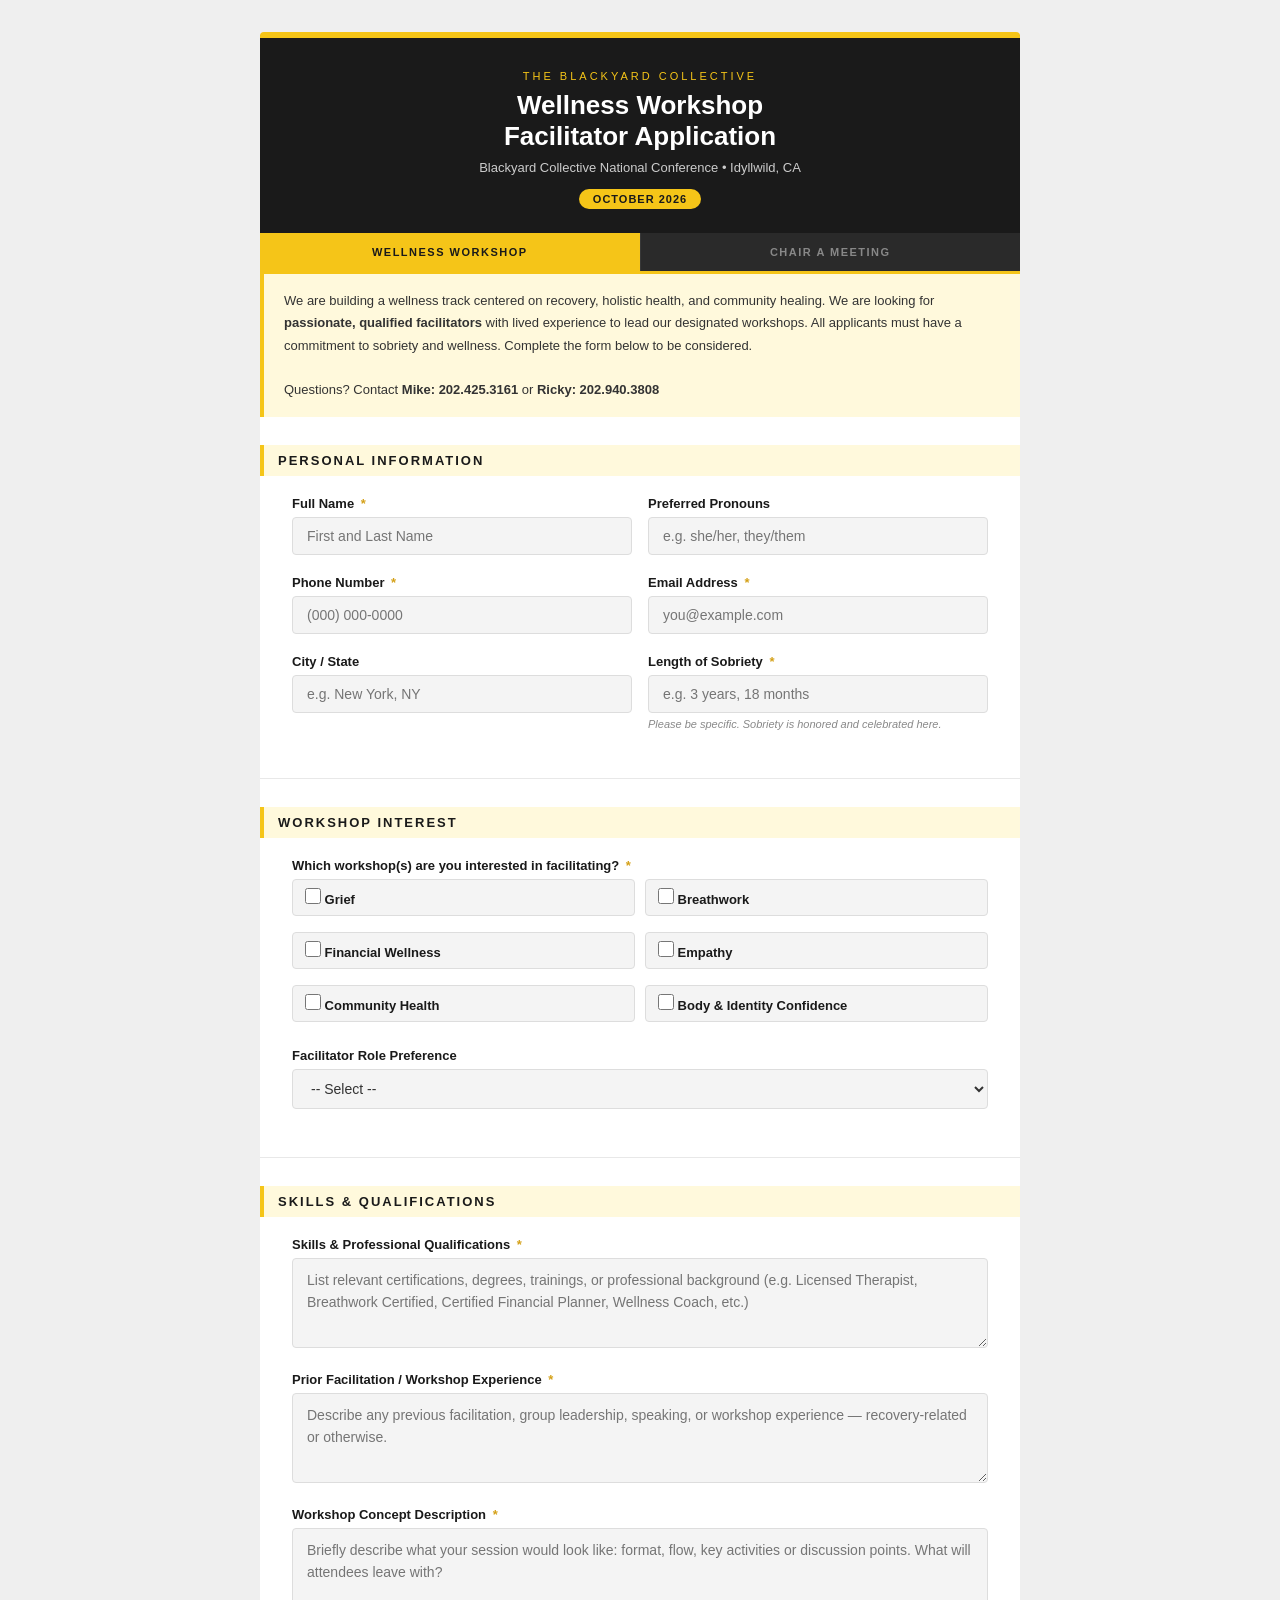
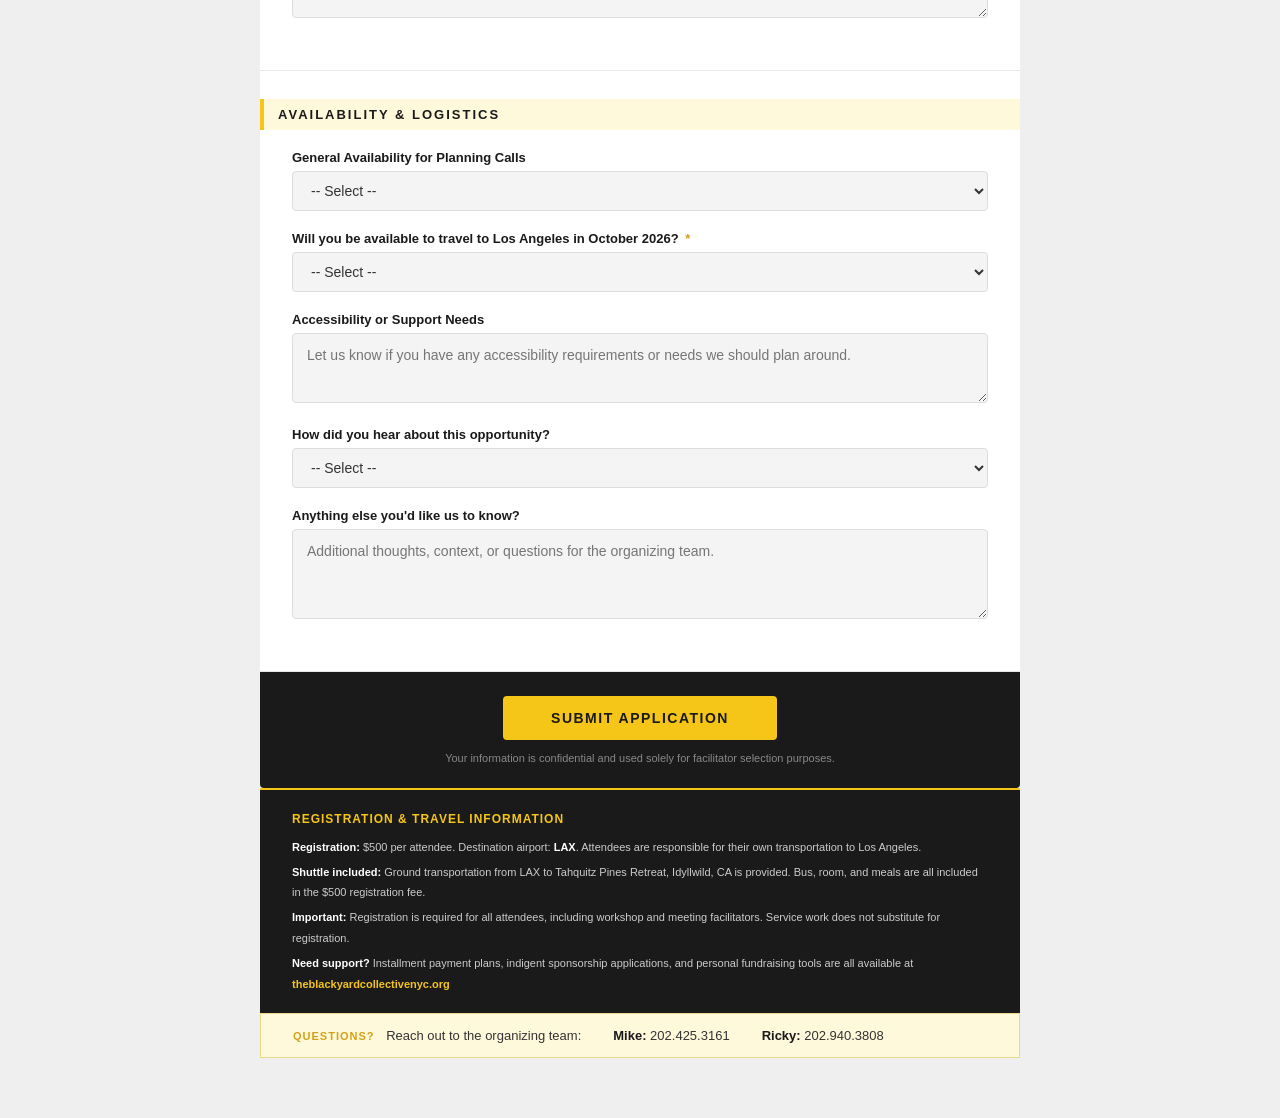
==== commit 28b6e71d: "Split Wellness + Chair a Meeting into two standalone forms - index.html: Wellness Workshop Facilitat" ====
--- a/index.html
+++ b/index.html
@@ -1,305 +1,13 @@
-﻿<!DOCTYPE html>
+<!DOCTYPE html>
 <html lang="en">
 <head>
 <meta charset="UTF-8">
 <meta name="viewport" content="width=device-width, initial-scale=1.0">
-<meta property="og:title" content="BYC Wellness &amp; Step Workshop Facilitator Applications">
+<meta property="og:title" content="BYC Wellness Workshop Facilitator Application">
 <meta property="og:type" content="website">
-<meta name="twitter:title" content="BYC Wellness &amp; Step Workshop Facilitator Applications">
-<title>BYC Wellness &amp; Step Workshop Facilitator Applications</title>
-<style>
-  :root {
-    --byc-black: #1A1A1A;
-    --byc-yellow: #F5C518;
-    --byc-light-yellow: #FFF9DC;
-    --byc-gold: #D4A017;
-    --byc-gray: #333333;
-    --byc-light-gray: #F4F4F4;
-    --white: #FFFFFF;
-  }
-
-  * { box-sizing: border-box; margin: 0; padding: 0; }
-
-  body {
-    font-family: 'Arial', sans-serif;
-    background: #EFEFEF;
-    color: var(--byc-gray);
-    padding: 32px 16px 60px;
-  }
-
-  .page-wrapper {
-    max-width: 760px;
-    margin: 0 auto;
-  }
-
-  /* Header */
-  .header {
-    background: var(--byc-black);
-    color: var(--white);
-    text-align: center;
-    padding: 32px 24px 24px;
-    border-top: 6px solid var(--byc-yellow);
-    border-radius: 4px 4px 0 0;
-  }
-
-  .header .org-name {
-    font-size: 11px;
-    letter-spacing: 3px;
-    text-transform: uppercase;
-    color: var(--byc-yellow);
-    margin-bottom: 8px;
-  }
-
-  .header h1 {
-    font-size: 26px;
-    font-weight: 900;
-    color: var(--white);
-    line-height: 1.2;
-    margin-bottom: 8px;
-  }
-
-  .header .subtitle {
-    font-size: 13px;
-    color: #CCCCCC;
-    margin-top: 6px;
-  }
-
-  .header .event-badge {
-    display: inline-block;
-    background: var(--byc-yellow);
-    color: var(--byc-black);
-    font-size: 11px;
-    font-weight: 700;
-    letter-spacing: 1px;
-    padding: 4px 14px;
-    border-radius: 100px;
-    margin-top: 14px;
-    text-transform: uppercase;
-  }
-
-  /* Intro Banner */
-  .intro-banner {
-    background: var(--byc-light-yellow);
-    border-left: 4px solid var(--byc-yellow);
-    padding: 16px 20px;
-    font-size: 13px;
-    line-height: 1.7;
-    color: var(--byc-gray);
-  }
-
-  /* Form card */
-  .form-card {
-    background: var(--white);
-    padding: 28px 32px;
-    border-bottom: 1px solid #E8E8E8;
-  }
-
-  .section-title {
-    font-size: 13px;
-    font-weight: 800;
-    letter-spacing: 2px;
-    text-transform: uppercase;
-    color: var(--byc-black);
-    background: var(--byc-light-yellow);
-    border-left: 4px solid var(--byc-yellow);
-    padding: 8px 14px;
-    margin: 0 -32px 20px;
-  }
-
-  .field-group {
-    margin-bottom: 20px;
-  }
-
-  .field-group label {
-    display: block;
-    font-size: 13px;
-    font-weight: 700;
-    color: var(--byc-black);
-    margin-bottom: 6px;
-  }
-
-  .field-group label .required {
-    color: var(--byc-gold);
-    margin-left: 3px;
-  }
-
-  .field-group input[type="text"],
-  .field-group input[type="email"],
-  .field-group input[type="tel"],
-  .field-group select,
-  .field-group textarea {
-    width: 100%;
-    padding: 10px 14px;
-    border: 1.5px solid #DDDDDD;
-    border-radius: 4px;
-    font-size: 14px;
-    font-family: Arial, sans-serif;
-    color: var(--byc-gray);
-    background: var(--byc-light-gray);
-    transition: border-color 0.2s;
-    outline: none;
-  }
-
-  .field-group input:focus,
-  .field-group select:focus,
-  .field-group textarea:focus {
-    border-color: var(--byc-yellow);
-    background: #FFFFF8;
-  }
-
-  .field-group textarea {
-    resize: vertical;
-    min-height: 90px;
-    line-height: 1.6;
-  }
-
-  .field-group select {
-    cursor: pointer;
-  }
-
-  .field-row {
-    display: grid;
-    grid-template-columns: 1fr 1fr;
-    gap: 16px;
-  }
-
-  /* Checkboxes */
-  .checkbox-group {
-    display: grid;
-    grid-template-columns: 1fr 1fr;
-    gap: 10px;
-    margin-top: 6px;
-  }
-
-  .checkbox-item {
-    display: flex;
-    align-items: center;
-    gap: 8px;
-    font-size: 13px;
-    color: var(--byc-gray);
-    cursor: pointer;
-    padding: 8px 12px;
-    border: 1.5px solid #DDDDDD;
-    border-radius: 4px;
-    background: var(--byc-light-gray);
-    transition: all 0.15s;
-  }
-
-  .checkbox-item:hover {
-    border-color: var(--byc-yellow);
-    background: var(--byc-light-yellow);
-  }
-
-  .checkbox-item input[type="checkbox"] {
-    width: 16px;
-    height: 16px;
-    accent-color: var(--byc-black);
-    flex-shrink: 0;
-  }
-
-  /* Sobriety field note */
-  .field-note {
-    font-size: 11px;
-    color: #888;
-    margin-top: 5px;
-    font-style: italic;
-  }
-
-  /* Submit */
-  .submit-section {
-    background: var(--byc-black);
-    padding: 24px 32px;
-    text-align: center;
-    border-radius: 0 0 4px 4px;
-  }
-
-  .submit-btn {
-    background: var(--byc-yellow);
-    color: var(--byc-black);
-    font-size: 14px;
-    font-weight: 900;
-    letter-spacing: 1.5px;
-    text-transform: uppercase;
-    border: none;
-    padding: 14px 48px;
-    border-radius: 4px;
-    cursor: pointer;
-    transition: opacity 0.2s;
-  }
-
-  .submit-btn:hover { opacity: 0.85; }
-
-  .submit-note {
-    font-size: 11px;
-    color: #888;
-    margin-top: 12px;
-  }
-
-  /* Contacts footer */
-  .contacts-bar {
-    background: var(--byc-light-yellow);
-    border: 1px solid #E8D88A;
-    padding: 14px 32px;
-    display: flex;
-    align-items: center;
-    gap: 32px;
-    flex-wrap: wrap;
-    font-size: 13px;
-    margin-top: 0;
-  }
-
-  .contacts-bar strong {
-    color: var(--byc-black);
-  }
-
-  .contacts-bar .label {
-    font-size: 11px;
-    text-transform: uppercase;
-    letter-spacing: 1px;
-    color: var(--byc-gold);
-    font-weight: 700;
-    margin-right: 8px;
-  }
-
-  /* Step Workshops section separator — adds top margin to visually split from the form above */
-  .step-section-header { margin-top: 40px; }
-
-  /* Speaker audio upload zone */
-  .upload-zone {
-    border: 2px dashed var(--byc-yellow);
-    background: var(--byc-light-yellow);
-    border-radius: 4px;
-    padding: 24px;
-    text-align: center;
-    cursor: pointer;
-    font-size: 13px;
-    color: #555;
-    transition: border-color 0.2s, background 0.2s;
-    margin-top: 6px;
-  }
-
-  .upload-zone:hover {
-    border-color: var(--byc-gold);
-    background: #FFF3C0;
-  }
-
-  .upload-zone.drag-over {
-    border-color: var(--byc-gold);
-    background: #FFF3C0;
-  }
-
-  .upload-zone .upload-filename {
-    font-weight: 700;
-    color: var(--byc-black);
-  }
-
-  @media (max-width: 600px) {
-    .field-row { grid-template-columns: 1fr; }
-    .checkbox-group { grid-template-columns: 1fr; }
-    .form-card { padding: 20px 18px; }
-    .section-title { margin: 0 -18px 16px; }
-  }
-</style>
+<meta name="twitter:title" content="BYC Wellness Workshop Facilitator Application">
+<title>BYC — Wellness Workshop Facilitator Application</title>
+<link rel="stylesheet" href="byc.css">
 </head>
 <body>
 <div class="page-wrapper">
@@ -312,16 +20,22 @@
     <div class="event-badge">October 2026</div>
   </div>
 
+  <!-- Form Navigation -->
+  <nav class="form-nav">
+    <a href="index.html" class="form-nav-link active">Wellness Workshop</a>
+    <a href="chair.html" class="form-nav-link">Chair a Meeting</a>
+  </nav>
+
   <!-- Intro -->
   <div class="intro-banner">
-    We are building a wellness track centered on recovery, holistic health, and community healing. 
-    We are looking for <strong>passionate, qualified facilitators</strong> with lived experience to lead our designated workshops. 
+    We are building a wellness track centered on recovery, holistic health, and community healing.
+    We are looking for <strong>passionate, qualified facilitators</strong> with lived experience to lead our designated workshops.
     All applicants must have a commitment to sobriety and wellness. Complete the form below to be considered.
     <br><br>
     Questions? Contact <strong>Mike: 202.425.3161</strong> or <strong>Ricky: 202.940.3808</strong>
   </div>
 
-    <!-- Success Message -->
+  <!-- Success Message -->
   <div id="success-msg" style="display:none; background:#1A1A1A; color:#F5C518; text-align:center; padding:32px 24px; border-radius:4px; margin-bottom:16px; border-top:6px solid #F5C518;">
     <div style="font-size:28px; margin-bottom:10px;">&#10003;</div>
     <div style="font-size:18px; font-weight:900; margin-bottom:6px;">Application Submitted!</div>
@@ -329,7 +43,8 @@
   </div>
 
   <form id="byc-form" action="https://formspree.io/f/mvzvayzn" method="POST">
-    <input type="hidden" name="_subject" value="BYC Wellness &amp; Step Workshop Facilitator Application – New Submission">
+    <input type="hidden" name="_subject" value="BYC Wellness Workshop Facilitator Application – New Submission">
+    <input type="hidden" name="Form Type" value="Wellness Workshop Application">
 
     <!-- PERSONAL INFORMATION -->
     <div class="form-card">
@@ -409,169 +124,7 @@
       </div>
     </div>
 
-    <!-- MEETING LEAD SIGN-UP -->
-    <div class="form-card">
-      <div class="section-title">Chair a Meeting</div>
-
-      <p style="font-size:13px;color:#555;line-height:1.7;margin-bottom:12px;">
-        These are optional <strong>Early Bird</strong> (7:00 AM) and <strong>Night Cap</strong> (11:00 PM) Twelve Step-style recovery meetings held during the conference — separate from the main conference speakers and wellness workshops.
-      </p>
-      <p style="font-size:13px;color:#555;line-height:1.7;margin-bottom:20px;">
-        Select any slot(s) you're available to chair. For speaker / lead-share meetings, you may open the meeting yourself or invite a conference attendee to share their experience, strength, and hope before opening the floor for group sharing.
-      </p>
-
-      <!-- EARLY BIRD MEETINGS -->
-      <div class="field-group" style="margin-bottom:24px;">
-        <label style="font-size:11px;font-weight:800;letter-spacing:1.5px;text-transform:uppercase;color:#D4A017;margin-bottom:12px;display:block;">Early Bird Meetings — 7:00 AM</label>
-
-        <!-- Early Bird: Saturday -->
-        <div class="meeting-slot" data-slot-id="eb-sat" style="margin-bottom:10px;">
-          <label class="checkbox-item" style="margin-bottom:0;">
-            <input type="checkbox" name="Chair: Early Bird Saturday" value="Yes" class="slot-checkbox" data-slot="eb-sat">
-            <span>Saturday</span>
-          </label>
-          <div id="eb-sat-details" style="display:none;margin-top:10px;margin-left:28px;padding:14px 16px;background:#f9f7f2;border-left:3px solid #F5C518;border-radius:3px;">
-            <div style="margin-bottom:10px;">
-              <label style="font-size:12px;font-weight:700;color:#333;display:block;margin-bottom:8px;">Preferred format</label>
-              <div style="display:flex;flex-direction:column;gap:7px;">
-                <label style="display:flex;align-items:center;gap:8px;font-size:13px;color:#333;font-weight:400;cursor:pointer;"><input type="radio" name="Chair: Early Bird Saturday — Format" value="Literature-based meeting" class="format-radio" data-slot="eb-sat"> Literature-based meeting</label>
-                <label style="display:flex;align-items:center;gap:8px;font-size:13px;color:#333;font-weight:400;cursor:pointer;"><input type="radio" name="Chair: Early Bird Saturday — Format" value="Speaker / lead-share meeting" class="format-radio" data-slot="eb-sat"> Speaker / lead-share meeting</label>
-                <label style="display:flex;align-items:center;gap:8px;font-size:13px;color:#333;font-weight:400;cursor:pointer;"><input type="radio" name="Chair: Early Bird Saturday — Format" value="Either format is fine" class="format-radio" data-slot="eb-sat"> Either format is fine</label>
-              </div>
-            </div>
-            <div id="eb-sat-lit" style="display:none;margin-top:10px;">
-              <label style="font-size:12px;font-weight:700;color:#333;display:block;margin-bottom:6px;">Fellowship / literature</label>
-              <select name="Chair: Early Bird Saturday — Fellowship" class="fellowship-select" data-slot="eb-sat">
-                <option value="">-- Select fellowship --</option>
-                <option>AA</option><option>NA</option><option>CMA</option><option>Al-Anon</option><option>SLAA</option><option>Other</option>
-              </select>
-              <div id="eb-sat-other" style="display:none;margin-top:8px;">
-                <input type="text" name="Chair: Early Bird Saturday — Other Fellowship" placeholder="Specify fellowship or literature source">
-              </div>
-            </div>
-          </div>
-        </div>
-
-        <!-- Early Bird: Sunday -->
-        <div class="meeting-slot" data-slot-id="eb-sun">
-          <label class="checkbox-item" style="margin-bottom:0;">
-            <input type="checkbox" name="Chair: Early Bird Sunday" value="Yes" class="slot-checkbox" data-slot="eb-sun">
-            <span>Sunday</span>
-          </label>
-          <div id="eb-sun-details" style="display:none;margin-top:10px;margin-left:28px;padding:14px 16px;background:#f9f7f2;border-left:3px solid #F5C518;border-radius:3px;">
-            <div style="margin-bottom:10px;">
-              <label style="font-size:12px;font-weight:700;color:#333;display:block;margin-bottom:8px;">Preferred format</label>
-              <div style="display:flex;flex-direction:column;gap:7px;">
-                <label style="display:flex;align-items:center;gap:8px;font-size:13px;color:#333;font-weight:400;cursor:pointer;"><input type="radio" name="Chair: Early Bird Sunday — Format" value="Literature-based meeting" class="format-radio" data-slot="eb-sun"> Literature-based meeting</label>
-                <label style="display:flex;align-items:center;gap:8px;font-size:13px;color:#333;font-weight:400;cursor:pointer;"><input type="radio" name="Chair: Early Bird Sunday — Format" value="Speaker / lead-share meeting" class="format-radio" data-slot="eb-sun"> Speaker / lead-share meeting</label>
-                <label style="display:flex;align-items:center;gap:8px;font-size:13px;color:#333;font-weight:400;cursor:pointer;"><input type="radio" name="Chair: Early Bird Sunday — Format" value="Either format is fine" class="format-radio" data-slot="eb-sun"> Either format is fine</label>
-              </div>
-            </div>
-            <div id="eb-sun-lit" style="display:none;margin-top:10px;">
-              <label style="font-size:12px;font-weight:700;color:#333;display:block;margin-bottom:6px;">Fellowship / literature</label>
-              <select name="Chair: Early Bird Sunday — Fellowship" class="fellowship-select" data-slot="eb-sun">
-                <option value="">-- Select fellowship --</option>
-                <option>AA</option><option>NA</option><option>CMA</option><option>Al-Anon</option><option>SLAA</option><option>Other</option>
-              </select>
-              <div id="eb-sun-other" style="display:none;margin-top:8px;">
-                <input type="text" name="Chair: Early Bird Sunday — Other Fellowship" placeholder="Specify fellowship or literature source">
-              </div>
-            </div>
-          </div>
-        </div>
-      </div>
-
-      <!-- NIGHT CAP MEETINGS -->
-      <div class="field-group">
-        <label style="font-size:11px;font-weight:800;letter-spacing:1.5px;text-transform:uppercase;color:#D4A017;margin-bottom:12px;display:block;">Night Cap Meetings — 11:00 PM</label>
-
-        <!-- Night Cap: Friday -->
-        <div class="meeting-slot" data-slot-id="nc-fri" style="margin-bottom:10px;">
-          <label class="checkbox-item" style="margin-bottom:0;">
-            <input type="checkbox" name="Chair: Night Cap Friday" value="Yes" class="slot-checkbox" data-slot="nc-fri">
-            <span>Friday</span>
-          </label>
-          <div id="nc-fri-details" style="display:none;margin-top:10px;margin-left:28px;padding:14px 16px;background:#f9f7f2;border-left:3px solid #F5C518;border-radius:3px;">
-            <div style="margin-bottom:10px;">
-              <label style="font-size:12px;font-weight:700;color:#333;display:block;margin-bottom:8px;">Preferred format</label>
-              <div style="display:flex;flex-direction:column;gap:7px;">
-                <label style="display:flex;align-items:center;gap:8px;font-size:13px;color:#333;font-weight:400;cursor:pointer;"><input type="radio" name="Chair: Night Cap Friday — Format" value="Literature-based meeting" class="format-radio" data-slot="nc-fri"> Literature-based meeting</label>
-                <label style="display:flex;align-items:center;gap:8px;font-size:13px;color:#333;font-weight:400;cursor:pointer;"><input type="radio" name="Chair: Night Cap Friday — Format" value="Speaker / lead-share meeting" class="format-radio" data-slot="nc-fri"> Speaker / lead-share meeting</label>
-                <label style="display:flex;align-items:center;gap:8px;font-size:13px;color:#333;font-weight:400;cursor:pointer;"><input type="radio" name="Chair: Night Cap Friday — Format" value="Either format is fine" class="format-radio" data-slot="nc-fri"> Either format is fine</label>
-              </div>
-            </div>
-            <div id="nc-fri-lit" style="display:none;margin-top:10px;">
-              <label style="font-size:12px;font-weight:700;color:#333;display:block;margin-bottom:6px;">Fellowship / literature</label>
-              <select name="Chair: Night Cap Friday — Fellowship" class="fellowship-select" data-slot="nc-fri">
-                <option value="">-- Select fellowship --</option>
-                <option>AA</option><option>NA</option><option>CMA</option><option>Al-Anon</option><option>SLAA</option><option>Other</option>
-              </select>
-              <div id="nc-fri-other" style="display:none;margin-top:8px;">
-                <input type="text" name="Chair: Night Cap Friday — Other Fellowship" placeholder="Specify fellowship or literature source">
-              </div>
-            </div>
-          </div>
-        </div>
-
-        <!-- Night Cap: Saturday -->
-        <div class="meeting-slot" data-slot-id="nc-sat" style="margin-bottom:10px;">
-          <label class="checkbox-item" style="margin-bottom:0;">
-            <input type="checkbox" name="Chair: Night Cap Saturday" value="Yes" class="slot-checkbox" data-slot="nc-sat">
-            <span>Saturday</span>
-          </label>
-          <div id="nc-sat-details" style="display:none;margin-top:10px;margin-left:28px;padding:14px 16px;background:#f9f7f2;border-left:3px solid #F5C518;border-radius:3px;">
-            <div style="margin-bottom:10px;">
-              <label style="font-size:12px;font-weight:700;color:#333;display:block;margin-bottom:8px;">Preferred format</label>
-              <div style="display:flex;flex-direction:column;gap:7px;">
-                <label style="display:flex;align-items:center;gap:8px;font-size:13px;color:#333;font-weight:400;cursor:pointer;"><input type="radio" name="Chair: Night Cap Saturday — Format" value="Literature-based meeting" class="format-radio" data-slot="nc-sat"> Literature-based meeting</label>
-                <label style="display:flex;align-items:center;gap:8px;font-size:13px;color:#333;font-weight:400;cursor:pointer;"><input type="radio" name="Chair: Night Cap Saturday — Format" value="Speaker / lead-share meeting" class="format-radio" data-slot="nc-sat"> Speaker / lead-share meeting</label>
-                <label style="display:flex;align-items:center;gap:8px;font-size:13px;color:#333;font-weight:400;cursor:pointer;"><input type="radio" name="Chair: Night Cap Saturday — Format" value="Either format is fine" class="format-radio" data-slot="nc-sat"> Either format is fine</label>
-              </div>
-            </div>
-            <div id="nc-sat-lit" style="display:none;margin-top:10px;">
-              <label style="font-size:12px;font-weight:700;color:#333;display:block;margin-bottom:6px;">Fellowship / literature</label>
-              <select name="Chair: Night Cap Saturday — Fellowship" class="fellowship-select" data-slot="nc-sat">
-                <option value="">-- Select fellowship --</option>
-                <option>AA</option><option>NA</option><option>CMA</option><option>Al-Anon</option><option>SLAA</option><option>Other</option>
-              </select>
-              <div id="nc-sat-other" style="display:none;margin-top:8px;">
-                <input type="text" name="Chair: Night Cap Saturday — Other Fellowship" placeholder="Specify fellowship or literature source">
-              </div>
-            </div>
-          </div>
-        </div>
-
-        <!-- Night Cap: Sunday -->
-        <div class="meeting-slot" data-slot-id="nc-sun">
-          <label class="checkbox-item" style="margin-bottom:0;">
-            <input type="checkbox" name="Chair: Night Cap Sunday" value="Yes" class="slot-checkbox" data-slot="nc-sun">
-            <span>Sunday</span>
-          </label>
-          <div id="nc-sun-details" style="display:none;margin-top:10px;margin-left:28px;padding:14px 16px;background:#f9f7f2;border-left:3px solid #F5C518;border-radius:3px;">
-            <div style="margin-bottom:10px;">
-              <label style="font-size:12px;font-weight:700;color:#333;display:block;margin-bottom:8px;">Preferred format</label>
-              <div style="display:flex;flex-direction:column;gap:7px;">
-                <label style="display:flex;align-items:center;gap:8px;font-size:13px;color:#333;font-weight:400;cursor:pointer;"><input type="radio" name="Chair: Night Cap Sunday — Format" value="Literature-based meeting" class="format-radio" data-slot="nc-sun"> Literature-based meeting</label>
-                <label style="display:flex;align-items:center;gap:8px;font-size:13px;color:#333;font-weight:400;cursor:pointer;"><input type="radio" name="Chair: Night Cap Sunday — Format" value="Speaker / lead-share meeting" class="format-radio" data-slot="nc-sun"> Speaker / lead-share meeting</label>
-                <label style="display:flex;align-items:center;gap:8px;font-size:13px;color:#333;font-weight:400;cursor:pointer;"><input type="radio" name="Chair: Night Cap Sunday — Format" value="Either format is fine" class="format-radio" data-slot="nc-sun"> Either format is fine</label>
-              </div>
-            </div>
-            <div id="nc-sun-lit" style="display:none;margin-top:10px;">
-              <label style="font-size:12px;font-weight:700;color:#333;display:block;margin-bottom:6px;">Fellowship / literature</label>
-              <select name="Chair: Night Cap Sunday — Fellowship" class="fellowship-select" data-slot="nc-sun">
-                <option value="">-- Select fellowship --</option>
-                <option>AA</option><option>NA</option><option>CMA</option><option>Al-Anon</option><option>SLAA</option><option>Other</option>
-              </select>
-              <div id="nc-sun-other" style="display:none;margin-top:8px;">
-                <input type="text" name="Chair: Night Cap Sunday — Other Fellowship" placeholder="Specify fellowship or literature source">
-              </div>
-            </div>
-          </div>
-        </div>
-      </div>
-    </div>
-
-    <!-- QUALIFICATIONS -->
+    <!-- SKILLS & QUALIFICATIONS -->
     <div class="form-card">
       <div class="section-title">Skills &amp; Qualifications</div>
 
@@ -591,7 +144,7 @@
       </div>
     </div>
 
-    <!-- AVAILABILITY -->
+    <!-- AVAILABILITY & LOGISTICS -->
     <div class="form-card">
       <div class="section-title">Availability &amp; Logistics</div>
 
@@ -653,88 +206,36 @@
   </form>
 
   <script>
-    // ── Meeting chair slot expand/collapse ────────────────────────────────────
-    (function () {
-      // Slot checkbox → show/hide the detail panel
-      document.querySelectorAll('.slot-checkbox').forEach(function (cb) {
-        cb.addEventListener('change', function () {
-          var panel = document.getElementById(this.dataset.slot + '-details');
-          if (!panel) return;
-          panel.style.display = this.checked ? 'block' : 'none';
-          if (!this.checked) {
-            panel.querySelectorAll('input[type=radio]').forEach(function (r) { r.checked = false; });
-            panel.querySelectorAll('select').forEach(function (s) { s.value = ''; });
-            panel.querySelectorAll('input[type=text]').forEach(function (t) { t.value = ''; });
-            panel.querySelectorAll('[id$="-lit"]').forEach(function (el) { el.style.display = 'none'; });
-            panel.querySelectorAll('[id$="-other"]').forEach(function (el) { el.style.display = 'none'; });
-          }
-        });
-      });
-
-      // Format radio → show/hide literature fellowship panel
-      document.querySelectorAll('.format-radio').forEach(function (radio) {
-        radio.addEventListener('change', function () {
-          var slot = this.dataset.slot;
-          var litPanel = document.getElementById(slot + '-lit');
-          if (!litPanel) return;
-          var isLit = this.value === 'Literature-based meeting';
-          litPanel.style.display = isLit ? 'block' : 'none';
-          if (!isLit) {
-            litPanel.querySelector('select').value = '';
-            var otherPanel = document.getElementById(slot + '-other');
-            if (otherPanel) { otherPanel.style.display = 'none'; otherPanel.querySelector('input').value = ''; }
-          }
-        });
-      });
-
-      // Fellowship select → show/hide Other text field
-      document.querySelectorAll('.fellowship-select').forEach(function (sel) {
-        sel.addEventListener('change', function () {
-          var otherPanel = document.getElementById(this.dataset.slot + '-other');
-          if (otherPanel) otherPanel.style.display = (this.value === 'Other') ? 'block' : 'none';
-        });
-      });
-    })();
-  </script>
-
-  <script>
-    const form = document.getElementById('byc-form');
-    const btn = document.getElementById('submit-btn');
+    const form       = document.getElementById('byc-form');
+    const btn        = document.getElementById('submit-btn');
     const successMsg = document.getElementById('success-msg');
-    const errorMsg = document.getElementById('error-msg');
-
-    form.addEventListener('submit', async function(e) {
+    const errorMsg   = document.getElementById('error-msg');
+
+    form.addEventListener('submit', async function (e) {
       e.preventDefault();
-      btn.textContent = 'Sending...';
-      btn.disabled = true;
+      btn.textContent  = 'Sending...';
+      btn.disabled     = true;
       errorMsg.style.display = 'none';
-
-      const data = new FormData(form);
-
       try {
         const res = await fetch(form.action, {
           method: 'POST',
-          body: data,
+          body: new FormData(form),
           headers: { 'Accept': 'application/json' }
         });
-
         if (res.ok) {
-          form.style.display = 'none';
+          form.style.display    = 'none';
           successMsg.style.display = 'block';
           window.scrollTo({ top: 0, behavior: 'smooth' });
-        } else {
-          throw new Error('Server error');
-        }
-      } catch(err) {
+        } else { throw new Error(); }
+      } catch {
         btn.textContent = 'Submit Application';
-        btn.disabled = false;
+        btn.disabled    = false;
         errorMsg.style.display = 'block';
       }
     });
   </script>
 
   <!-- Registration Footnote -->
-
   <div style="background:#1A1A1A;padding:18px 32px;font-size:11px;color:#999999;line-height:1.9;border-top:2px solid #F5C518;">
     <p style="margin:0 0 6px;font-size:12px;font-weight:700;color:#F5C518;letter-spacing:1px;text-transform:uppercase;">Registration &amp; Travel Information</p>
     <p style="margin:0 0 4px;color:#cccccc;"><strong style="color:#ffffff;">Registration:</strong> $500 per attendee. Destination airport: <strong style="color:#ffffff;">LAX</strong>. Attendees are responsible for their own transportation to Los Angeles.</p>
@@ -753,4 +254,3 @@
 </div>
 </body>
 </html>
-
--- a/byc.css
+++ b/byc.css
@@ -0,0 +1,320 @@
+:root {
+  --byc-black: #1A1A1A;
+  --byc-yellow: #F5C518;
+  --byc-light-yellow: #FFF9DC;
+  --byc-gold: #D4A017;
+  --byc-gray: #333333;
+  --byc-light-gray: #F4F4F4;
+  --white: #FFFFFF;
+}
+
+* { box-sizing: border-box; margin: 0; padding: 0; }
+
+body {
+  font-family: 'Arial', sans-serif;
+  background: #EFEFEF;
+  color: var(--byc-gray);
+  padding: 32px 16px 60px;
+}
+
+.page-wrapper {
+  max-width: 760px;
+  margin: 0 auto;
+}
+
+/* ── Header ────────────────────────────────────────────────────────────── */
+.header {
+  background: var(--byc-black);
+  color: var(--white);
+  text-align: center;
+  padding: 32px 24px 24px;
+  border-top: 6px solid var(--byc-yellow);
+  border-radius: 4px 4px 0 0;
+}
+
+.header .org-name {
+  font-size: 11px;
+  letter-spacing: 3px;
+  text-transform: uppercase;
+  color: var(--byc-yellow);
+  margin-bottom: 8px;
+}
+
+.header h1 {
+  font-size: 26px;
+  font-weight: 900;
+  color: var(--white);
+  line-height: 1.2;
+  margin-bottom: 8px;
+}
+
+.header .subtitle {
+  font-size: 13px;
+  color: #CCCCCC;
+  margin-top: 6px;
+}
+
+.header .event-badge {
+  display: inline-block;
+  background: var(--byc-yellow);
+  color: var(--byc-black);
+  font-size: 11px;
+  font-weight: 700;
+  letter-spacing: 1px;
+  padding: 4px 14px;
+  border-radius: 100px;
+  margin-top: 14px;
+  text-transform: uppercase;
+}
+
+/* ── Form navigation ───────────────────────────────────────────────────── */
+.form-nav {
+  background: #2A2A2A;
+  display: flex;
+  border-bottom: 3px solid var(--byc-yellow);
+}
+
+.form-nav-link {
+  flex: 1;
+  text-align: center;
+  padding: 13px 16px;
+  font-size: 11px;
+  font-weight: 800;
+  letter-spacing: 1.5px;
+  text-transform: uppercase;
+  color: #888888;
+  text-decoration: none;
+  transition: color 0.15s, background 0.15s;
+  border-right: 1px solid #383838;
+}
+
+.form-nav-link:last-child { border-right: none; }
+
+.form-nav-link:hover { color: var(--byc-yellow); background: #333333; }
+
+.form-nav-link.active {
+  color: var(--byc-black);
+  background: var(--byc-yellow);
+}
+
+/* ── Intro banner ──────────────────────────────────────────────────────── */
+.intro-banner {
+  background: var(--byc-light-yellow);
+  border-left: 4px solid var(--byc-yellow);
+  padding: 16px 20px;
+  font-size: 13px;
+  line-height: 1.7;
+  color: var(--byc-gray);
+}
+
+/* ── Form cards ────────────────────────────────────────────────────────── */
+.form-card {
+  background: var(--white);
+  padding: 28px 32px;
+  border-bottom: 1px solid #E8E8E8;
+}
+
+.section-title {
+  font-size: 13px;
+  font-weight: 800;
+  letter-spacing: 2px;
+  text-transform: uppercase;
+  color: var(--byc-black);
+  background: var(--byc-light-yellow);
+  border-left: 4px solid var(--byc-yellow);
+  padding: 8px 14px;
+  margin: 0 -32px 20px;
+}
+
+/* ── Fields ────────────────────────────────────────────────────────────── */
+.field-group { margin-bottom: 20px; }
+
+.field-group label {
+  display: block;
+  font-size: 13px;
+  font-weight: 700;
+  color: var(--byc-black);
+  margin-bottom: 6px;
+}
+
+.field-group label .required {
+  color: var(--byc-gold);
+  margin-left: 3px;
+}
+
+.field-group input[type="text"],
+.field-group input[type="email"],
+.field-group input[type="tel"],
+.field-group select,
+.field-group textarea {
+  width: 100%;
+  padding: 10px 14px;
+  border: 1.5px solid #DDDDDD;
+  border-radius: 4px;
+  font-size: 14px;
+  font-family: Arial, sans-serif;
+  color: var(--byc-gray);
+  background: var(--byc-light-gray);
+  transition: border-color 0.2s;
+  outline: none;
+}
+
+.field-group input:focus,
+.field-group select:focus,
+.field-group textarea:focus {
+  border-color: var(--byc-yellow);
+  background: #FFFFF8;
+}
+
+.field-group textarea {
+  resize: vertical;
+  min-height: 90px;
+  line-height: 1.6;
+}
+
+.field-group select { cursor: pointer; }
+
+.field-row {
+  display: grid;
+  grid-template-columns: 1fr 1fr;
+  gap: 16px;
+}
+
+/* ── Checkboxes ────────────────────────────────────────────────────────── */
+.checkbox-group {
+  display: grid;
+  grid-template-columns: 1fr 1fr;
+  gap: 10px;
+  margin-top: 6px;
+}
+
+.checkbox-item {
+  display: flex;
+  align-items: center;
+  gap: 8px;
+  font-size: 13px;
+  color: var(--byc-gray);
+  cursor: pointer;
+  padding: 8px 12px;
+  border: 1.5px solid #DDDDDD;
+  border-radius: 4px;
+  background: var(--byc-light-gray);
+  transition: all 0.15s;
+}
+
+.checkbox-item:hover {
+  border-color: var(--byc-yellow);
+  background: var(--byc-light-yellow);
+}
+
+.checkbox-item input[type="checkbox"] {
+  width: 16px;
+  height: 16px;
+  accent-color: var(--byc-black);
+  flex-shrink: 0;
+}
+
+/* ── Meeting slot sub-panels ───────────────────────────────────────────── */
+.slot-details {
+  margin-top: 10px;
+  margin-left: 28px;
+  padding: 14px 16px;
+  background: #f9f7f2;
+  border-left: 3px solid var(--byc-yellow);
+  border-radius: 3px;
+}
+
+/* ── Misc ──────────────────────────────────────────────────────────────── */
+.field-note {
+  font-size: 11px;
+  color: #888;
+  margin-top: 5px;
+  font-style: italic;
+}
+
+/* ── Submit section ────────────────────────────────────────────────────── */
+.submit-section {
+  background: var(--byc-black);
+  padding: 24px 32px;
+  text-align: center;
+  border-radius: 0 0 4px 4px;
+}
+
+.submit-btn {
+  background: var(--byc-yellow);
+  color: var(--byc-black);
+  font-size: 14px;
+  font-weight: 900;
+  letter-spacing: 1.5px;
+  text-transform: uppercase;
+  border: none;
+  padding: 14px 48px;
+  border-radius: 4px;
+  cursor: pointer;
+  transition: opacity 0.2s;
+}
+
+.submit-btn:hover { opacity: 0.85; }
+
+.submit-note {
+  font-size: 11px;
+  color: #888;
+  margin-top: 12px;
+}
+
+/* ── Contacts bar ──────────────────────────────────────────────────────── */
+.contacts-bar {
+  background: var(--byc-light-yellow);
+  border: 1px solid #E8D88A;
+  padding: 14px 32px;
+  display: flex;
+  align-items: center;
+  gap: 32px;
+  flex-wrap: wrap;
+  font-size: 13px;
+}
+
+.contacts-bar strong { color: var(--byc-black); }
+
+.contacts-bar .label {
+  font-size: 11px;
+  text-transform: uppercase;
+  letter-spacing: 1px;
+  color: var(--byc-gold);
+  font-weight: 700;
+  margin-right: 8px;
+}
+
+/* ── Audio upload zone (speaker.html) ──────────────────────────────────── */
+.upload-zone {
+  border: 2px dashed var(--byc-yellow);
+  background: var(--byc-light-yellow);
+  border-radius: 4px;
+  padding: 24px;
+  text-align: center;
+  cursor: pointer;
+  font-size: 13px;
+  color: #555;
+  transition: border-color 0.2s, background 0.2s;
+  margin-top: 6px;
+}
+
+.upload-zone:hover,
+.upload-zone.drag-over {
+  border-color: var(--byc-gold);
+  background: #FFF3C0;
+}
+
+.upload-zone .upload-filename {
+  font-weight: 700;
+  color: var(--byc-black);
+}
+
+/* ── Responsive ────────────────────────────────────────────────────────── */
+@media (max-width: 600px) {
+  .field-row          { grid-template-columns: 1fr; }
+  .checkbox-group     { grid-template-columns: 1fr; }
+  .form-card          { padding: 20px 18px; }
+  .section-title      { margin: 0 -18px 16px; }
+  .form-nav-link      { font-size: 10px; padding: 11px 8px; letter-spacing: 0.5px; }
+}
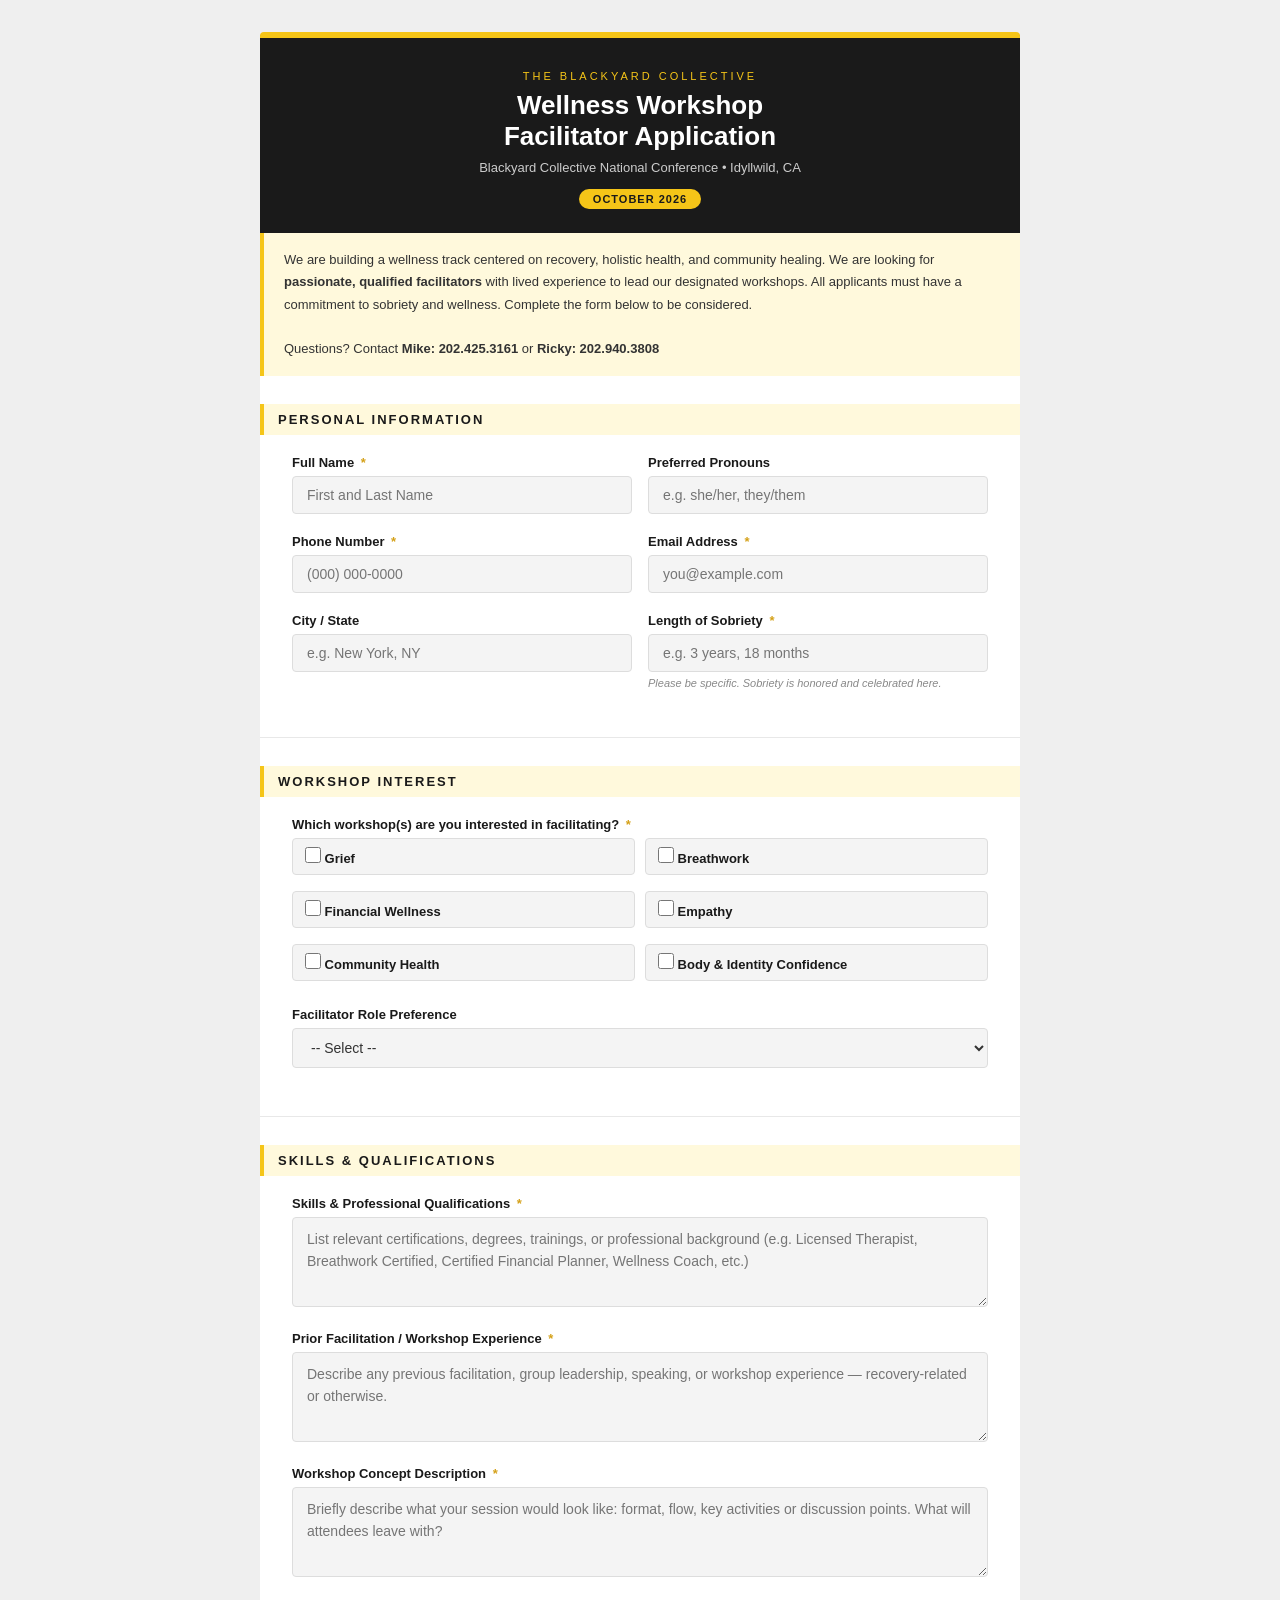
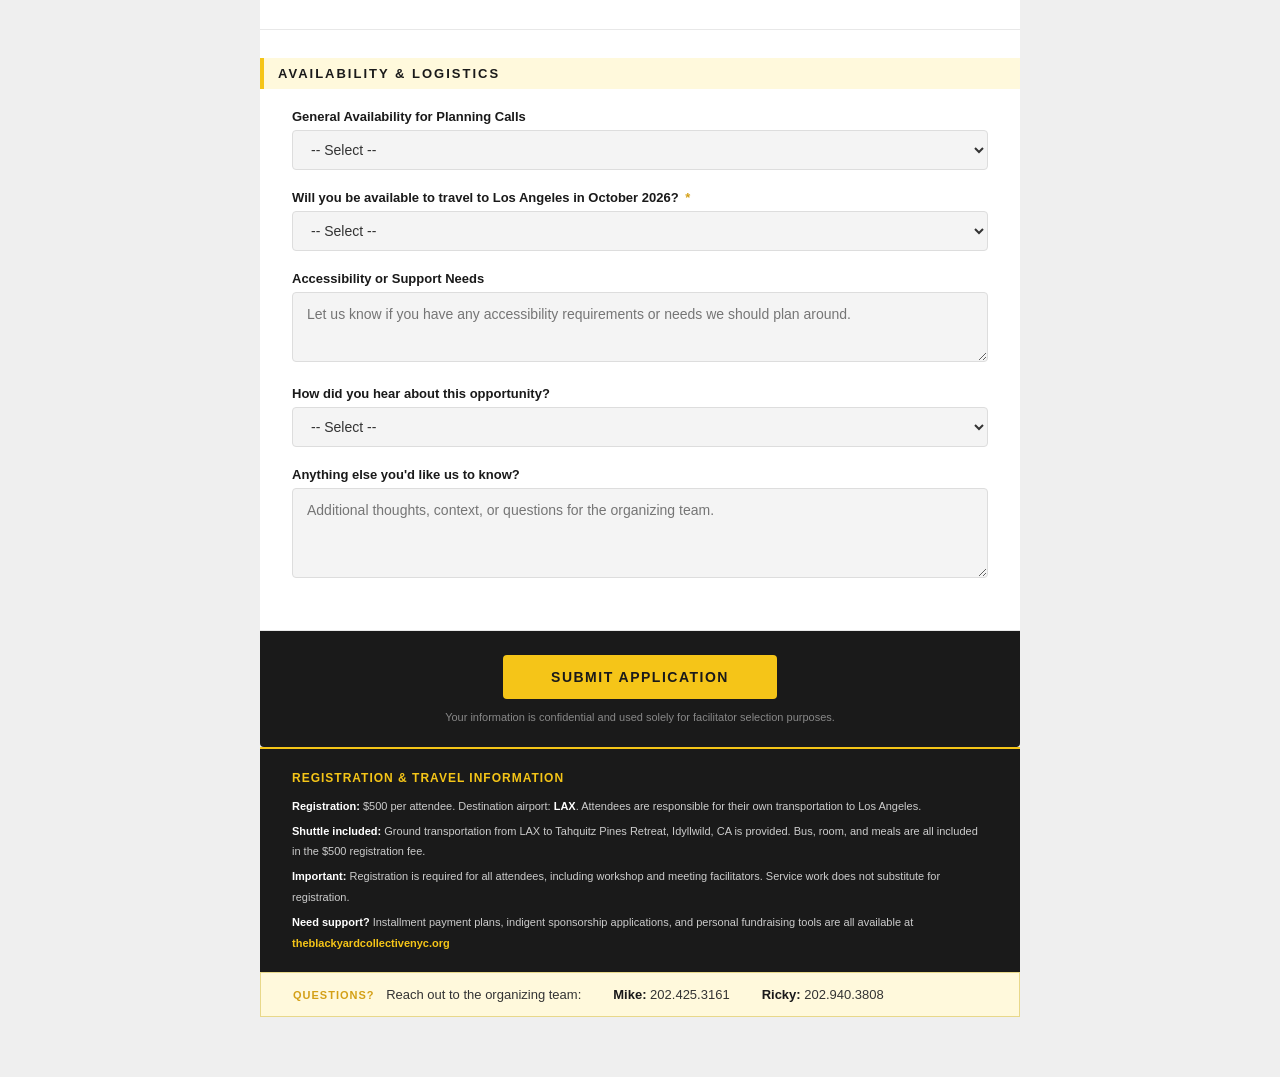
==== commit 2ac83fc2: "Remove form nav toggle from both forms; update Chair a Meeting intro copy - Removed form-nav toggle " ====
--- a/index.html
+++ b/index.html
@@ -19,12 +19,6 @@
     <div class="subtitle">Blackyard Collective National Conference &bull; Idyllwild, CA</div>
     <div class="event-badge">October 2026</div>
   </div>
-
-  <!-- Form Navigation -->
-  <nav class="form-nav">
-    <a href="index.html" class="form-nav-link active">Wellness Workshop</a>
-    <a href="chair.html" class="form-nav-link">Chair a Meeting</a>
-  </nav>
 
   <!-- Intro -->
   <div class="intro-banner">
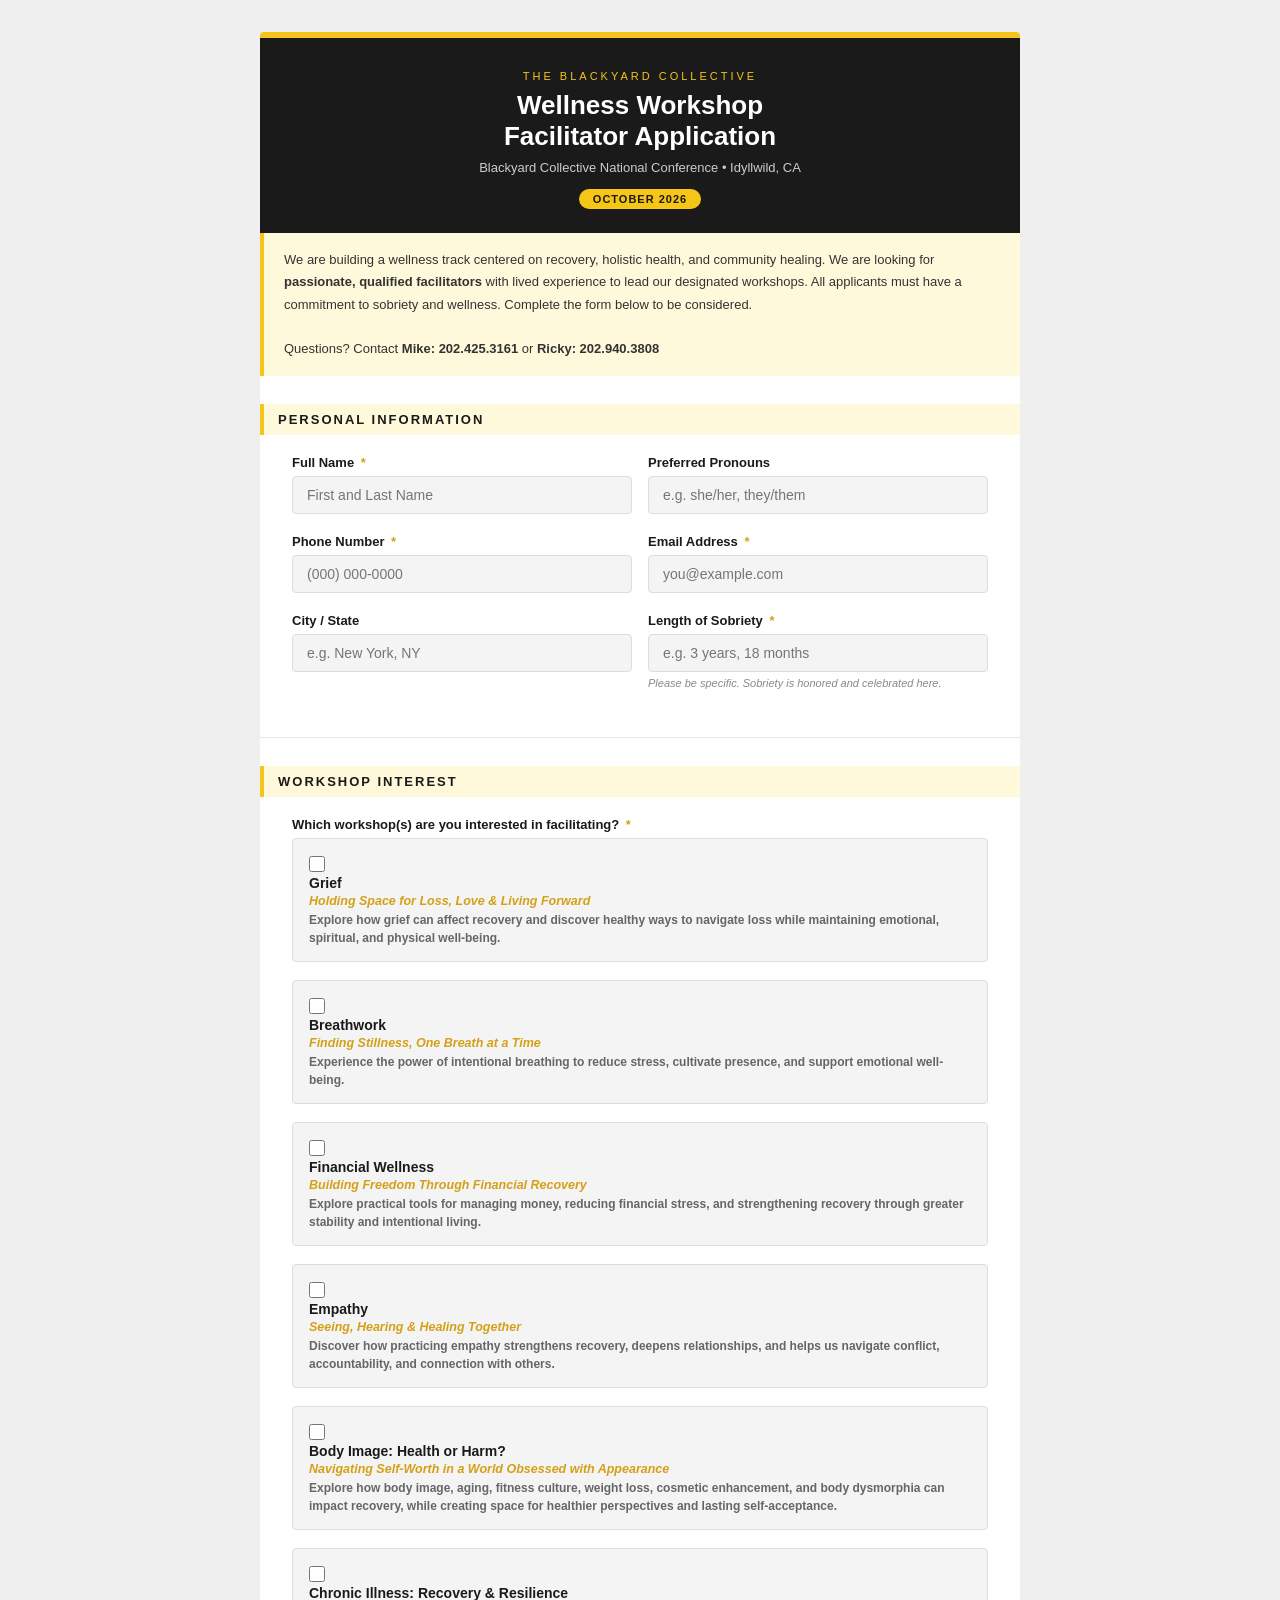
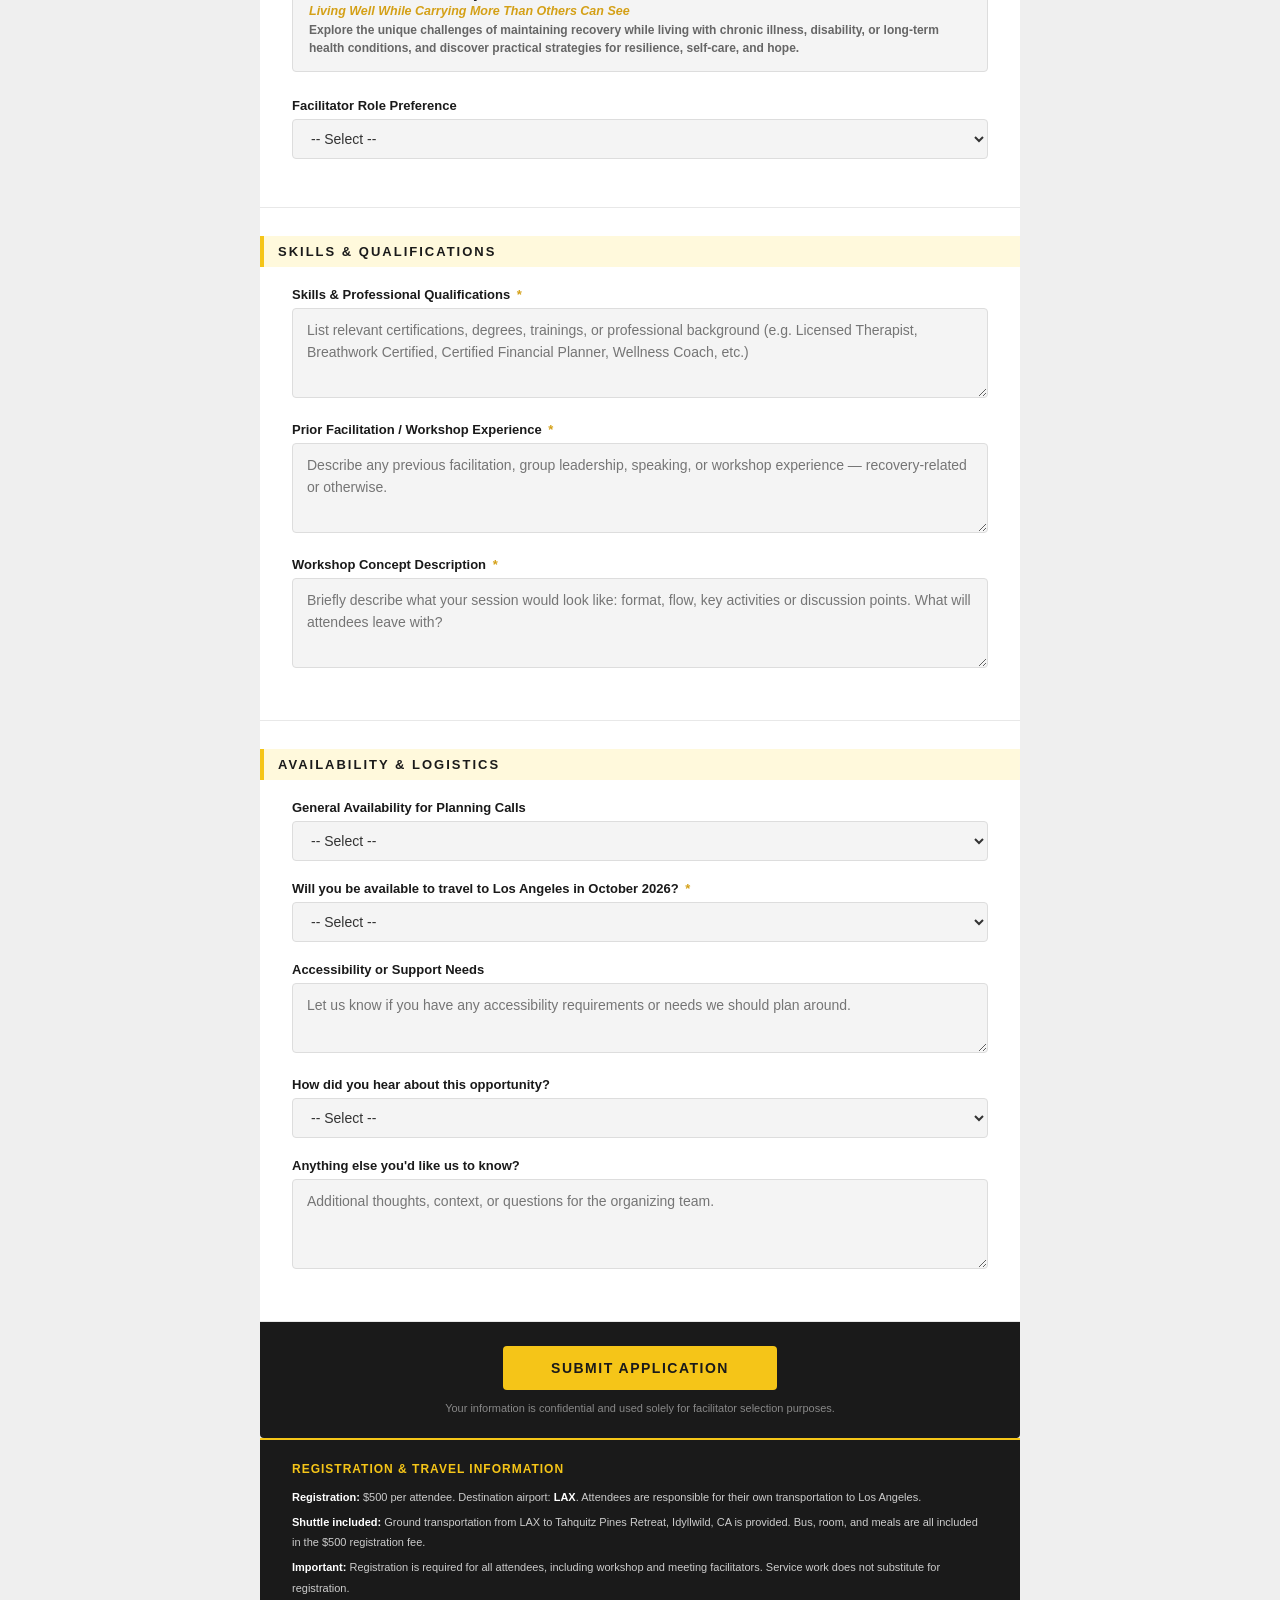
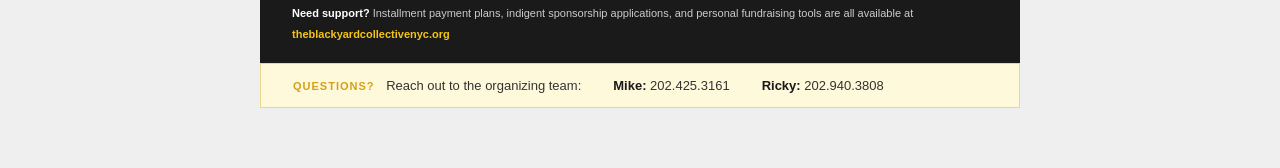
==== commit 9415af18: "Update wellness workshop options on facilitator application Replace the workshop checkbox list with " ====
--- a/index.html
+++ b/index.html
@@ -39,6 +39,16 @@
   <form id="byc-form" action="https://formspree.io/f/mvzvayzn" method="POST">
     <input type="hidden" name="_subject" value="BYC Wellness Workshop Facilitator Application – New Submission">
     <input type="hidden" name="Form Type" value="Wellness Workshop Application">
+    <textarea name="_autoresponse" style="display:none">Thank you for signing up and offering your time, energy, and willingness to be of service with Black Yard Collective. 💛
+
+We've received your submission and your information has been safely saved.
+
+As responses continue to come in, our team will review all interest forms and work thoughtfully to build a balanced and meaningful experience across workshops, meetings, and service opportunities. Once assignments and needs are finalized, someone from our team will reach back out to confirm availability, commitment, and next steps.
+
+We truly appreciate your willingness to contribute and be part of creating something special with our community.
+
+With gratitude,
+The Black Yard Collective Team</textarea>
 
     <!-- PERSONAL INFORMATION -->
     <div class="form-card">
@@ -85,24 +95,54 @@
 
       <div class="field-group">
         <label>Which workshop(s) are you interested in facilitating? <span class="required">*</span></label>
-        <div class="checkbox-group">
-          <label class="checkbox-item">
-            <input type="checkbox" name="Workshop: Grief" value="Yes"> Grief
-          </label>
-          <label class="checkbox-item">
-            <input type="checkbox" name="Workshop: Breathwork" value="Yes"> Breathwork
-          </label>
-          <label class="checkbox-item">
-            <input type="checkbox" name="Workshop: Financial Wellness" value="Yes"> Financial Wellness
-          </label>
-          <label class="checkbox-item">
-            <input type="checkbox" name="Workshop: Empathy" value="Yes"> Empathy
-          </label>
-          <label class="checkbox-item">
-            <input type="checkbox" name="Workshop: Community Health" value="Yes"> Community Health
-          </label>
-          <label class="checkbox-item">
-            <input type="checkbox" name="Workshop: Body & Identity Confidence" value="Yes"> Body &amp; Identity Confidence
+        <div class="checkbox-group workshop-group">
+          <label class="checkbox-item workshop-option">
+            <input type="checkbox" name="Workshop: Grief" value="Yes">
+            <span class="workshop-copy">
+              <span class="workshop-name">Grief</span>
+              <span class="workshop-subtitle">Holding Space for Loss, Love &amp; Living Forward</span>
+              <span class="workshop-desc">Explore how grief can affect recovery and discover healthy ways to navigate loss while maintaining emotional, spiritual, and physical well-being.</span>
+            </span>
+          </label>
+          <label class="checkbox-item workshop-option">
+            <input type="checkbox" name="Workshop: Breathwork" value="Yes">
+            <span class="workshop-copy">
+              <span class="workshop-name">Breathwork</span>
+              <span class="workshop-subtitle">Finding Stillness, One Breath at a Time</span>
+              <span class="workshop-desc">Experience the power of intentional breathing to reduce stress, cultivate presence, and support emotional well-being.</span>
+            </span>
+          </label>
+          <label class="checkbox-item workshop-option">
+            <input type="checkbox" name="Workshop: Financial Wellness" value="Yes">
+            <span class="workshop-copy">
+              <span class="workshop-name">Financial Wellness</span>
+              <span class="workshop-subtitle">Building Freedom Through Financial Recovery</span>
+              <span class="workshop-desc">Explore practical tools for managing money, reducing financial stress, and strengthening recovery through greater stability and intentional living.</span>
+            </span>
+          </label>
+          <label class="checkbox-item workshop-option">
+            <input type="checkbox" name="Workshop: Empathy" value="Yes">
+            <span class="workshop-copy">
+              <span class="workshop-name">Empathy</span>
+              <span class="workshop-subtitle">Seeing, Hearing &amp; Healing Together</span>
+              <span class="workshop-desc">Discover how practicing empathy strengthens recovery, deepens relationships, and helps us navigate conflict, accountability, and connection with others.</span>
+            </span>
+          </label>
+          <label class="checkbox-item workshop-option">
+            <input type="checkbox" name="Workshop: Body Image: Health or Harm?" value="Yes">
+            <span class="workshop-copy">
+              <span class="workshop-name">Body Image: Health or Harm?</span>
+              <span class="workshop-subtitle">Navigating Self-Worth in a World Obsessed with Appearance</span>
+              <span class="workshop-desc">Explore how body image, aging, fitness culture, weight loss, cosmetic enhancement, and body dysmorphia can impact recovery, while creating space for healthier perspectives and lasting self-acceptance.</span>
+            </span>
+          </label>
+          <label class="checkbox-item workshop-option">
+            <input type="checkbox" name="Workshop: Chronic Illness: Recovery & Resilience" value="Yes">
+            <span class="workshop-copy">
+              <span class="workshop-name">Chronic Illness: Recovery &amp; Resilience</span>
+              <span class="workshop-subtitle">Living Well While Carrying More Than Others Can See</span>
+              <span class="workshop-desc">Explore the unique challenges of maintaining recovery while living with chronic illness, disability, or long-term health conditions, and discover practical strategies for resilience, self-care, and hope.</span>
+            </span>
           </label>
         </div>
       </div>
--- a/byc.css
+++ b/byc.css
@@ -65,36 +65,6 @@
   border-radius: 100px;
   margin-top: 14px;
   text-transform: uppercase;
-}
-
-/* ── Form navigation ───────────────────────────────────────────────────── */
-.form-nav {
-  background: #2A2A2A;
-  display: flex;
-  border-bottom: 3px solid var(--byc-yellow);
-}
-
-.form-nav-link {
-  flex: 1;
-  text-align: center;
-  padding: 13px 16px;
-  font-size: 11px;
-  font-weight: 800;
-  letter-spacing: 1.5px;
-  text-transform: uppercase;
-  color: #888888;
-  text-decoration: none;
-  transition: color 0.15s, background 0.15s;
-  border-right: 1px solid #383838;
-}
-
-.form-nav-link:last-child { border-right: none; }
-
-.form-nav-link:hover { color: var(--byc-yellow); background: #333333; }
-
-.form-nav-link.active {
-  color: var(--byc-black);
-  background: var(--byc-yellow);
 }
 
 /* ── Intro banner ──────────────────────────────────────────────────────── */
@@ -214,6 +184,46 @@
   flex-shrink: 0;
 }
 
+/* ── Workshop selection cards ─────────────────────────────────────────── */
+.checkbox-group.workshop-group {
+  grid-template-columns: 1fr;
+  gap: 12px;
+}
+
+.checkbox-item.workshop-option {
+  align-items: flex-start;
+  padding: 14px 16px;
+}
+
+.checkbox-item.workshop-option input[type="checkbox"] {
+  margin-top: 3px;
+}
+
+.workshop-copy {
+  display: flex;
+  flex-direction: column;
+  gap: 3px;
+}
+
+.workshop-name {
+  font-size: 14px;
+  font-weight: 700;
+  color: var(--byc-black);
+}
+
+.workshop-subtitle {
+  font-size: 12.5px;
+  font-weight: 600;
+  font-style: italic;
+  color: var(--byc-gold);
+}
+
+.workshop-desc {
+  font-size: 12px;
+  line-height: 1.5;
+  color: #666666;
+}
+
 /* ── Meeting slot sub-panels ───────────────────────────────────────────── */
 .slot-details {
   margin-top: 10px;
@@ -316,5 +326,5 @@
   .checkbox-group     { grid-template-columns: 1fr; }
   .form-card          { padding: 20px 18px; }
   .section-title      { margin: 0 -18px 16px; }
-  .form-nav-link      { font-size: 10px; padding: 11px 8px; letter-spacing: 0.5px; }
-}
+
+}
